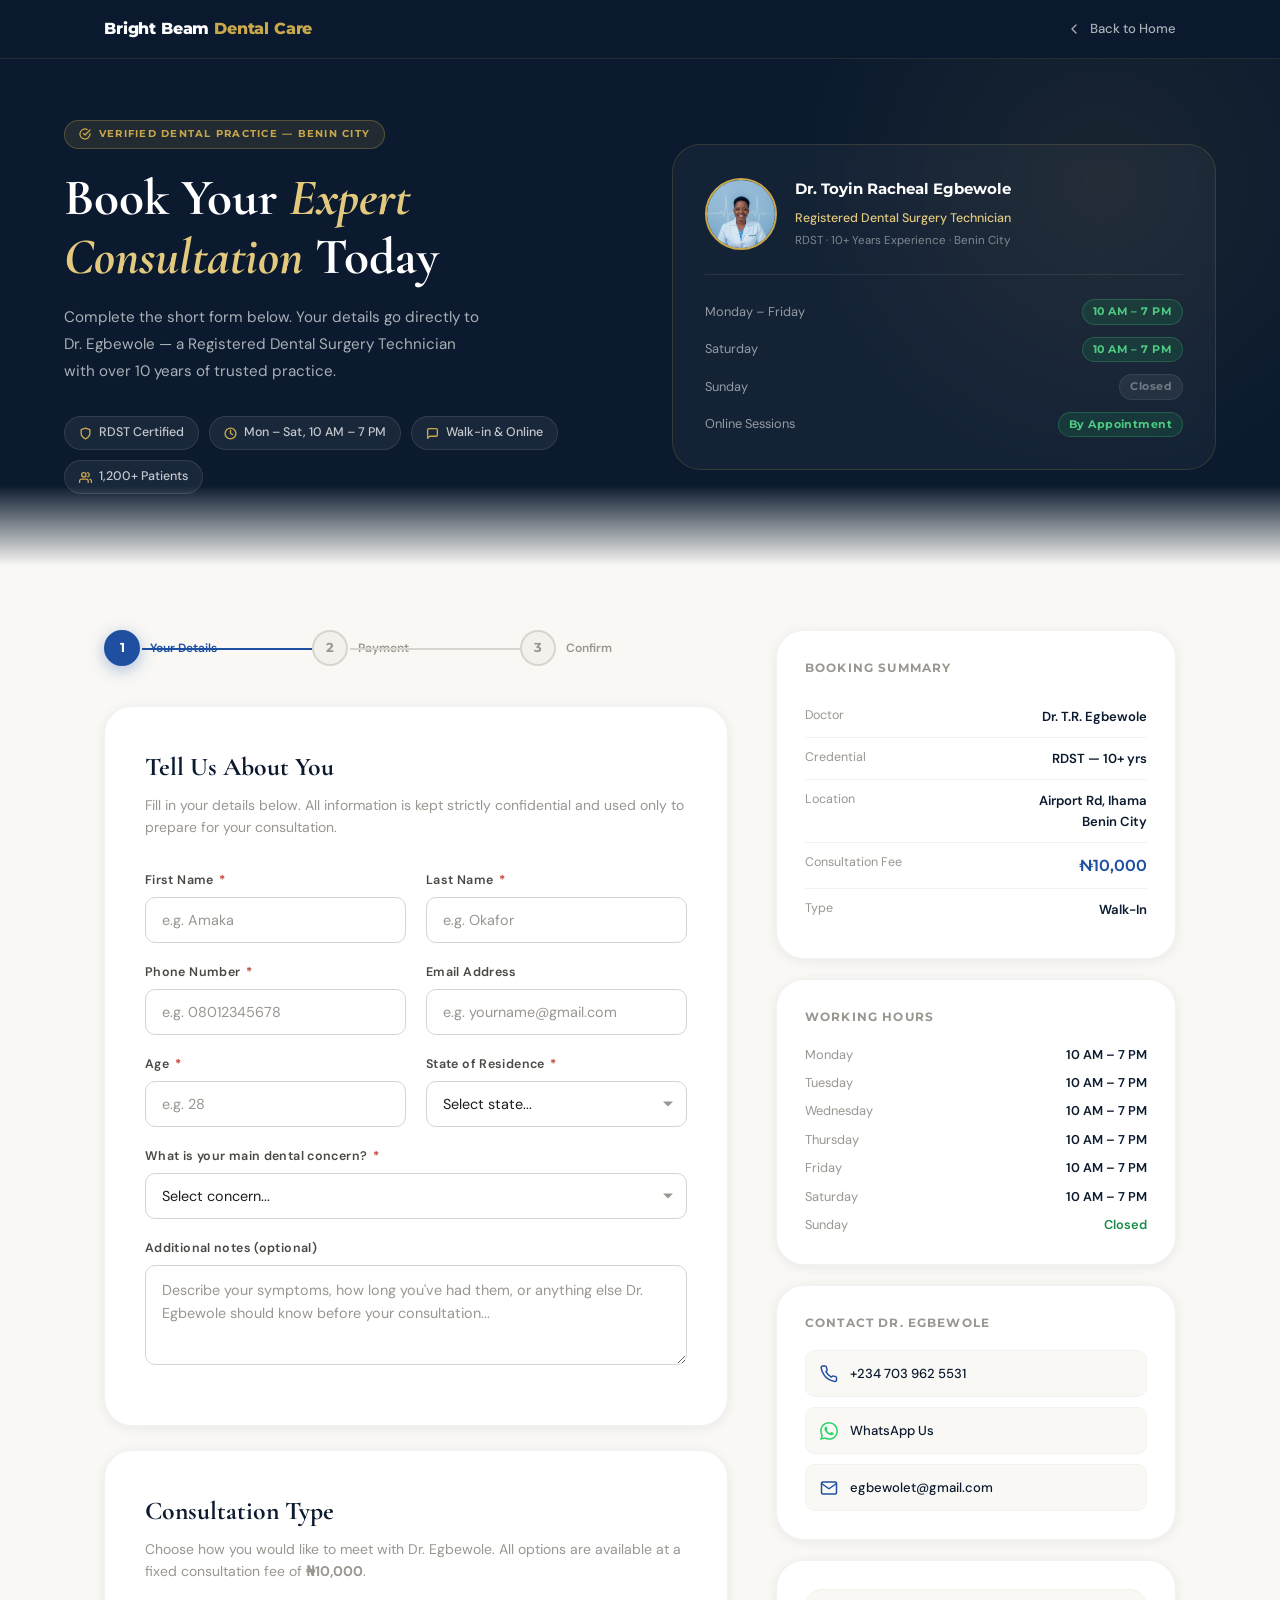
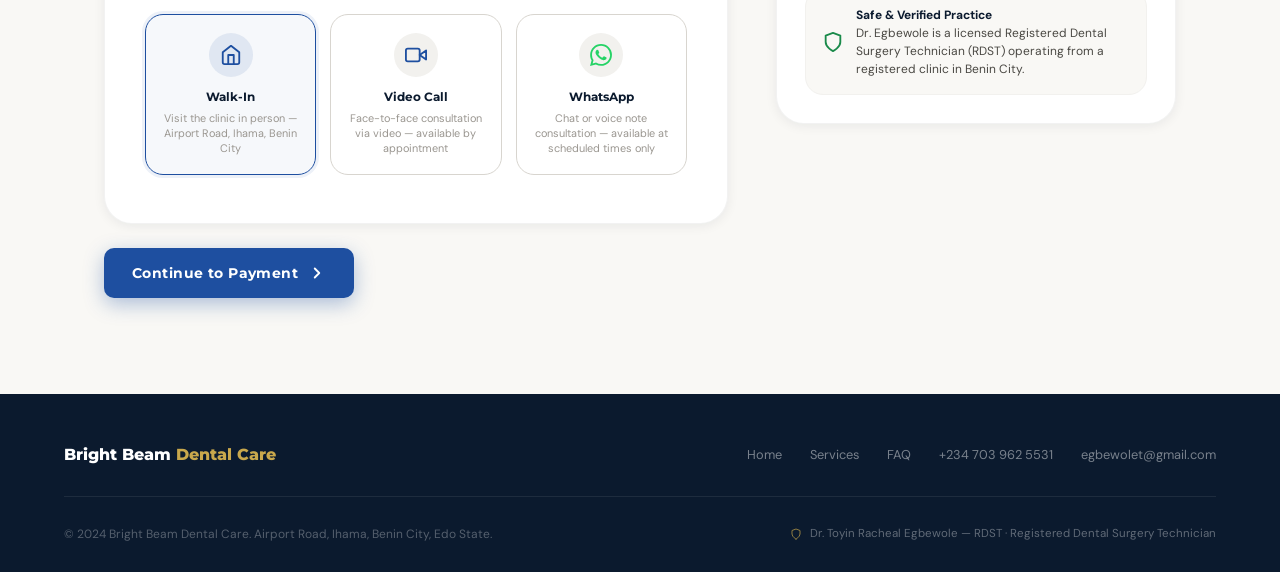
==== Consultation.html @ e8c50cb4 "chh" ====
<!DOCTYPE html>
<html lang="en">
<head>
  <meta charset="UTF-8" />
  <meta name="viewport" content="width=device-width, initial-scale=1.0" />
  <meta name="description" content="Book a consultation with Dr. Toyin Racheal Egbewole — Registered Dental Surgery Technician with 10+ years of experience in Benin City." />
  <title>Book a Consultation | Bright Beam Dental Care</title>

  <link rel="preconnect" href="https://fonts.googleapis.com" />
  <link rel="preconnect" href="https://fonts.gstatic.com" crossorigin />
  <link href="https://fonts.googleapis.com/css2?family=Cormorant+Garamond:ital,wght@0,400;0,600;0,700;1,400;1,600&family=DM+Sans:wght@300;400;500;600&family=Montserrat:wght@600;700;800&display=swap" rel="stylesheet" />

  <style>
    /* ══════════════════════════════════════
       ROOT & RESET
    ══════════════════════════════════════ */
    *, *::before, *::after { box-sizing: border-box; margin: 0; padding: 0; }

    :root {
      --navy:      #0b1a2e;
      --navy-mid:  #122240;
      --navy-light:#1a3460;
      --blue:      #1e4fa0;
      --blue-soft: #2563c4;
      --gold:      #c9a84c;
      --gold-light:#e2c97e;
      --gold-pale: #f7f0de;
      --white:     #ffffff;
      --off-white: #f9f8f5;
      --gray-100:  #f2f1ee;
      --gray-300:  #d8d5cf;
      --gray-500:  #9a9690;
      --gray-700:  #4a4843;
      --text:      #1e1c19;
      --green:     #1a8a4a;
      --green-soft:#e8f7ee;
      --red-soft:  #fff0f0;
      --red:       #c0392b;
      --r:         10px;
      --r-lg:      18px;
      --r-xl:      28px;
      --shadow-sm: 0 2px 12px rgba(11,26,46,0.07);
      --shadow-md: 0 8px 32px rgba(11,26,46,0.12);
      --shadow-lg: 0 20px 60px rgba(11,26,46,0.18);
      --t:         0.28s cubic-bezier(0.4,0,0.2,1);
    }

    html { scroll-behavior: smooth; }
    body {
      font-family: 'DM Sans', sans-serif;
      background: var(--off-white);
      color: var(--text);
      line-height: 1.6;
      overflow-x: hidden;
    }

    a { text-decoration: none; color: inherit; }
    img { display: block; max-width: 100%; }
    button { cursor: pointer; border: none; background: none; font-family: inherit; }

    /* ══════════════════════════════════════
       NAVBAR
    ══════════════════════════════════════ */
    .c-nav {
      position: fixed;
      top: 0; left: 0; width: 100%;
      z-index: 100;
      background: rgba(11,26,46,0.96);
      backdrop-filter: blur(12px);
      border-bottom: 1px solid rgba(201,168,76,0.15);
      padding: 16px 0;
    }

    .c-nav-inner {
      max-width: 1200px;
      margin: 0 auto;
      padding: 0 5%;
      display: flex;
      align-items: center;
      justify-content: space-between;
    }

    .c-nav-logo {
      font-family: 'Montserrat', sans-serif;
      font-weight: 800;
      font-size: 1rem;
      color: var(--white);
      letter-spacing: -0.01em;
    }

    .c-nav-logo span { color: var(--gold); }

    .c-nav-back {
      display: inline-flex;
      align-items: center;
      gap: 8px;
      font-size: 0.82rem;
      font-weight: 500;
      color: rgba(255,255,255,0.65);
      transition: color var(--t);
    }

    .c-nav-back:hover { color: var(--gold); }

    .c-nav-back svg { width: 16px; height: 16px; }

    /* ══════════════════════════════════════
       HERO STRIP
    ══════════════════════════════════════ */
    .c-hero {
      background: var(--navy);
      padding: 120px 5% 72px;
      position: relative;
      overflow: hidden;
    }

    .c-hero::before {
      content: '';
      position: absolute;
      top: -120px; right: -120px;
      width: 600px; height: 600px;
      border-radius: 50%;
      background: radial-gradient(circle, rgba(201,168,76,0.08) 0%, transparent 70%);
      pointer-events: none;
    }

    .c-hero::after {
      content: '';
      position: absolute;
      bottom: 0; left: 0; right: 0;
      height: 80px;
      background: linear-gradient(to bottom, transparent, var(--off-white));
      pointer-events: none;
    }

    .c-hero-inner {
      max-width: 1200px;
      margin: 0 auto;
      display: grid;
      grid-template-columns: 1fr 1fr;
      gap: 64px;
      align-items: center;
    }

    .c-hero-label {
      display: inline-flex;
      align-items: center;
      gap: 8px;
      background: rgba(201,168,76,0.12);
      border: 1px solid rgba(201,168,76,0.3);
      border-radius: 40px;
      padding: 5px 14px;
      font-family: 'Montserrat', sans-serif;
      font-size: 0.65rem;
      font-weight: 700;
      letter-spacing: 0.12em;
      text-transform: uppercase;
      color: var(--gold);
      margin-bottom: 20px;
    }

    .c-hero h1 {
      font-family: 'Cormorant Garamond', serif;
      font-size: clamp(2rem, 4vw, 3.2rem);
      font-weight: 700;
      color: var(--white);
      line-height: 1.15;
      margin-bottom: 18px;
    }

    .c-hero h1 em {
      font-style: italic;
      color: var(--gold-light);
    }

    .c-hero p {
      font-size: 0.95rem;
      color: rgba(255,255,255,0.65);
      line-height: 1.75;
      margin-bottom: 32px;
      max-width: 420px;
    }

    .c-trust-pills {
      display: flex;
      flex-wrap: wrap;
      gap: 10px;
    }

    .c-pill {
      display: inline-flex;
      align-items: center;
      gap: 7px;
      background: rgba(255,255,255,0.06);
      border: 1px solid rgba(255,255,255,0.1);
      border-radius: 40px;
      padding: 6px 14px;
      font-size: 0.78rem;
      color: rgba(255,255,255,0.75);
      font-weight: 500;
    }

    .c-pill svg { color: var(--gold); flex-shrink: 0; }

    /* Doctor card in hero */
    .c-doctor-card {
      background: rgba(255,255,255,0.04);
      border: 1px solid rgba(201,168,76,0.18);
      border-radius: var(--r-xl);
      padding: 32px;
      backdrop-filter: blur(8px);
    }

    .c-doctor-top {
      display: flex;
      align-items: center;
      gap: 18px;
      margin-bottom: 24px;
      padding-bottom: 24px;
      border-bottom: 1px solid rgba(255,255,255,0.08);
    }

    .c-doctor-avatar {
      width: 72px; height: 72px;
      border-radius: 50%;
      border: 2px solid var(--gold);
      object-fit: cover;
      object-position: top;
    }

    .c-doctor-info strong {
      display: block;
      font-family: 'Montserrat', sans-serif;
      font-size: 0.95rem;
      font-weight: 700;
      color: var(--white);
      margin-bottom: 3px;
    }

    .c-doctor-info span {
      font-size: 0.78rem;
      color: var(--gold-light);
      font-weight: 500;
    }

    .c-doctor-info small {
      display: block;
      font-size: 0.72rem;
      color: rgba(255,255,255,0.45);
      margin-top: 2px;
    }

    .c-avail-list {
      display: flex;
      flex-direction: column;
      gap: 12px;
    }

    .c-avail-item {
      display: flex;
      align-items: center;
      justify-content: space-between;
      font-size: 0.8rem;
    }

    .c-avail-item span:first-child { color: rgba(255,255,255,0.55); }

    .c-avail-badge {
      font-family: 'Montserrat', sans-serif;
      font-size: 0.68rem;
      font-weight: 700;
      padding: 3px 10px;
      border-radius: 20px;
      letter-spacing: 0.04em;
    }

    .badge-open {
      background: rgba(26,138,74,0.2);
      color: #4ecb82;
      border: 1px solid rgba(78,203,130,0.25);
    }

    .badge-closed {
      background: rgba(255,255,255,0.06);
      color: rgba(255,255,255,0.35);
      border: 1px solid rgba(255,255,255,0.08);
    }

    /* ══════════════════════════════════════
       MAIN LAYOUT
    ══════════════════════════════════════ */
    .c-main {
      max-width: 1200px;
      margin: 0 auto;
      padding: 64px 5% 96px;
      display: grid;
      grid-template-columns: 1fr 400px;
      gap: 48px;
      align-items: start;
    }

    /* ══════════════════════════════════════
       STEPS INDICATOR
    ══════════════════════════════════════ */
    .c-steps {
      display: flex;
      align-items: center;
      gap: 0;
      margin-bottom: 40px;
    }

    .c-step {
      display: flex;
      align-items: center;
      gap: 10px;
      flex: 1;
      position: relative;
    }

    .c-step:not(:last-child)::after {
      content: '';
      position: absolute;
      right: 0;
      top: 18px;
      left: 38px;
      height: 2px;
      background: var(--gray-300);
      z-index: 0;
    }

    .c-step.done:not(:last-child)::after,
    .c-step.active:not(:last-child)::after {
      background: var(--blue);
    }

    .c-step-num {
      width: 36px; height: 36px;
      border-radius: 50%;
      background: var(--gray-100);
      border: 2px solid var(--gray-300);
      display: flex;
      align-items: center;
      justify-content: center;
      font-family: 'Montserrat', sans-serif;
      font-size: 0.8rem;
      font-weight: 700;
      color: var(--gray-500);
      position: relative;
      z-index: 1;
      flex-shrink: 0;
      transition: var(--t);
    }

    .c-step.active .c-step-num {
      background: var(--blue);
      border-color: var(--blue);
      color: var(--white);
      box-shadow: 0 4px 16px rgba(30,79,160,0.35);
    }

    .c-step.done .c-step-num {
      background: var(--green);
      border-color: var(--green);
      color: var(--white);
    }

    .c-step-label {
      font-size: 0.75rem;
      font-weight: 600;
      color: var(--gray-500);
      white-space: nowrap;
      transition: color var(--t);
    }

    .c-step.active .c-step-label { color: var(--blue); }
    .c-step.done .c-step-label   { color: var(--green); }

    /* ══════════════════════════════════════
       FORM SECTIONS (STEPS)
    ══════════════════════════════════════ */
    .c-form-section {
      display: none;
      animation: formSlideIn 0.4s ease both;
    }

    .c-form-section.visible { display: block; }

    @keyframes formSlideIn {
      from { opacity: 0; transform: translateY(20px); }
      to   { opacity: 1; transform: translateY(0); }
    }

    .c-card {
      background: var(--white);
      border-radius: var(--r-xl);
      padding: 40px;
      box-shadow: var(--shadow-sm);
      border: 1px solid rgba(0,0,0,0.05);
      margin-bottom: 24px;
    }

    .c-card-title {
      font-family: 'Cormorant Garamond', serif;
      font-size: 1.6rem;
      font-weight: 700;
      color: var(--navy);
      margin-bottom: 6px;
    }

    .c-card-sub {
      font-size: 0.875rem;
      color: var(--gray-500);
      margin-bottom: 32px;
      line-height: 1.6;
    }

    /* ══════════════════════════════════════
       FORM ELEMENTS
    ══════════════════════════════════════ */
    .f-row {
      display: grid;
      grid-template-columns: 1fr 1fr;
      gap: 20px;
      margin-bottom: 20px;
    }

    .f-row.full { grid-template-columns: 1fr; }

    .f-group {
      display: flex;
      flex-direction: column;
      gap: 6px;
    }

    .f-label {
      font-size: 0.78rem;
      font-weight: 600;
      color: var(--gray-700);
      letter-spacing: 0.03em;
    }

    .f-label span { color: var(--red); margin-left: 2px; }

    .f-input, .f-select, .f-textarea {
      width: 100%;
      padding: 13px 16px;
      border: 1.5px solid var(--gray-300);
      border-radius: var(--r);
      font-family: 'DM Sans', sans-serif;
      font-size: 0.9rem;
      color: var(--text);
      background: var(--white);
      transition: border-color var(--t), box-shadow var(--t);
      outline: none;
      appearance: none;
    }

    .f-input::placeholder, .f-textarea::placeholder { color: var(--gray-500); }

    .f-input:focus, .f-select:focus, .f-textarea:focus {
      border-color: var(--blue-soft);
      box-shadow: 0 0 0 3px rgba(37,99,196,0.1);
    }

    .f-input.error, .f-select.error { border-color: var(--red); }

    .f-error {
      font-size: 0.75rem;
      color: var(--red);
      display: none;
    }

    .f-error.show { display: block; }

    .f-select-wrap { position: relative; }

    .f-select-wrap::after {
      content: '';
      position: absolute;
      right: 14px;
      top: 50%;
      transform: translateY(-50%);
      width: 0; height: 0;
      border-left: 5px solid transparent;
      border-right: 5px solid transparent;
      border-top: 5px solid var(--gray-500);
      pointer-events: none;
    }

    .f-textarea { resize: vertical; min-height: 100px; line-height: 1.6; }

    /* ── Consultation type cards ── */
    .consult-types {
      display: grid;
      grid-template-columns: repeat(3, 1fr);
      gap: 14px;
      margin-bottom: 8px;
    }

    .consult-type {
      position: relative;
      cursor: pointer;
    }

    .consult-type input {
      position: absolute;
      opacity: 0;
      pointer-events: none;
    }

    .consult-type-inner {
      border: 1.5px solid var(--gray-300);
      border-radius: var(--r-lg);
      padding: 18px 14px;
      text-align: center;
      transition: var(--t);
      background: var(--white);
    }

    .consult-type:hover .consult-type-inner {
      border-color: var(--blue-soft);
      background: var(--off-white);
    }

    .consult-type input:checked + .consult-type-inner {
      border-color: var(--blue);
      background: rgba(30,79,160,0.04);
      box-shadow: 0 0 0 3px rgba(30,79,160,0.08);
    }

    .consult-type-icon {
      width: 44px; height: 44px;
      border-radius: 50%;
      background: var(--gray-100);
      display: flex;
      align-items: center;
      justify-content: center;
      margin: 0 auto 10px;
      transition: var(--t);
    }

    .consult-type input:checked ~ .consult-type-inner .consult-type-icon {
      background: rgba(30,79,160,0.1);
    }

    .consult-type-icon svg { color: var(--blue); }

    .consult-type-label {
      font-family: 'Montserrat', sans-serif;
      font-size: 0.75rem;
      font-weight: 700;
      color: var(--navy);
      margin-bottom: 4px;
    }

    .consult-type-sub {
      font-size: 0.68rem;
      color: var(--gray-500);
      line-height: 1.4;
    }

    .consult-note {
      background: rgba(30,79,160,0.04);
      border: 1px solid rgba(30,79,160,0.12);
      border-radius: var(--r);
      padding: 14px 16px;
      font-size: 0.8rem;
      color: var(--blue);
      margin-top: 12px;
      line-height: 1.6;
      display: none;
    }

    .consult-note.show { display: block; }

    /* ── ONLINE TIMES NOTICE ── */
    .online-times {
      background: var(--gold-pale);
      border: 1px solid rgba(201,168,76,0.3);
      border-radius: var(--r-lg);
      padding: 20px 22px;
      margin-top: 20px;
      display: none;
    }

    .online-times.show { display: block; }

    .online-times-title {
      font-family: 'Montserrat', sans-serif;
      font-size: 0.78rem;
      font-weight: 700;
      color: var(--navy);
      margin-bottom: 10px;
      letter-spacing: 0.03em;
    }

    .online-times-grid {
      display: grid;
      grid-template-columns: 1fr 1fr;
      gap: 8px;
    }

    .online-time-item {
      display: flex;
      align-items: center;
      gap: 8px;
      font-size: 0.78rem;
      color: var(--gray-700);
    }

    .online-time-item svg { color: var(--gold); flex-shrink: 0; }

    /* ══════════════════════════════════════
       PAYMENT SECTION (STEP 2)
    ══════════════════════════════════════ */
    .payment-notice {
      background: linear-gradient(135deg, var(--navy) 0%, var(--navy-mid) 100%);
      border-radius: var(--r-xl);
      padding: 36px;
      margin-bottom: 24px;
      position: relative;
      overflow: hidden;
    }

    .payment-notice::before {
      content: '';
      position: absolute;
      top: -60px; right: -60px;
      width: 200px; height: 200px;
      border-radius: 50%;
      background: rgba(201,168,76,0.08);
    }

    .payment-notice-top {
      display: flex;
      align-items: flex-start;
      gap: 16px;
      margin-bottom: 24px;
    }

    .payment-notice-icon {
      width: 52px; height: 52px;
      border-radius: 50%;
      background: rgba(201,168,76,0.15);
      border: 1px solid rgba(201,168,76,0.3);
      display: flex;
      align-items: center;
      justify-content: center;
      flex-shrink: 0;
    }

    .payment-notice-icon svg { color: var(--gold); }

    .payment-notice h3 {
      font-family: 'Cormorant Garamond', serif;
      font-size: 1.4rem;
      font-weight: 700;
      color: var(--white);
      margin-bottom: 6px;
      line-height: 1.2;
    }

    .payment-notice p {
      font-size: 0.82rem;
      color: rgba(255,255,255,0.6);
      line-height: 1.65;
    }

    .payment-amount {
      display: flex;
      align-items: baseline;
      gap: 6px;
      margin-bottom: 24px;
      padding-bottom: 24px;
      border-bottom: 1px solid rgba(255,255,255,0.08);
    }

    .payment-amount strong {
      font-family: 'Cormorant Garamond', serif;
      font-size: 3rem;
      font-weight: 700;
      color: var(--gold-light);
      line-height: 1;
    }

    .payment-amount span {
      font-size: 0.85rem;
      color: rgba(255,255,255,0.5);
    }

    .payment-includes {
      display: flex;
      flex-direction: column;
      gap: 10px;
    }

    .payment-include-item {
      display: flex;
      align-items: flex-start;
      gap: 10px;
      font-size: 0.82rem;
      color: rgba(255,255,255,0.7);
      line-height: 1.5;
    }

    .payment-include-item svg { color: var(--gold); flex-shrink: 0; margin-top: 2px; }

    /* Bank details card */
    .bank-card {
      background: var(--white);
      border-radius: var(--r-xl);
      padding: 32px 36px;
      box-shadow: var(--shadow-md);
      border: 1px solid var(--gray-100);
      margin-bottom: 24px;
      position: relative;
    }

    .bank-card-title {
      font-family: 'Montserrat', sans-serif;
      font-size: 0.72rem;
      font-weight: 700;
      letter-spacing: 0.12em;
      text-transform: uppercase;
      color: var(--gray-500);
      margin-bottom: 20px;
    }

    .bank-logo-row {
      display: flex;
      align-items: center;
      gap: 14px;
      margin-bottom: 20px;
    }

    .bank-logo {
      width: 48px; height: 48px;
      border-radius: var(--r);
      background: #1b3c7a;
      display: flex;
      align-items: center;
      justify-content: center;
      font-family: 'Montserrat', sans-serif;
      font-size: 0.62rem;
      font-weight: 800;
      color: var(--white);
      letter-spacing: 0.04em;
      flex-shrink: 0;
    }

    .bank-name {
      font-family: 'Montserrat', sans-serif;
      font-size: 1rem;
      font-weight: 700;
      color: var(--navy);
    }

    .bank-name small {
      display: block;
      font-size: 0.72rem;
      font-weight: 500;
      color: var(--gray-500);
      margin-top: 2px;
    }

    .bank-detail-row {
      display: flex;
      align-items: center;
      justify-content: space-between;
      padding: 14px 0;
      border-bottom: 1px solid var(--gray-100);
    }

    .bank-detail-row:last-child { border-bottom: none; }

    .bank-detail-label {
      font-size: 0.75rem;
      color: var(--gray-500);
      font-weight: 500;
    }

    .bank-detail-value {
      font-family: 'Montserrat', sans-serif;
      font-size: 0.9rem;
      font-weight: 700;
      color: var(--navy);
      display: flex;
      align-items: center;
      gap: 10px;
    }

    .account-number {
      font-size: 1.15rem;
      letter-spacing: 0.06em;
      color: var(--blue);
    }

    .copy-btn {
      display: flex;
      align-items: center;
      gap: 6px;
      background: var(--gray-100);
      border: 1px solid var(--gray-300);
      border-radius: 6px;
      padding: 5px 12px;
      font-size: 0.72rem;
      font-weight: 600;
      color: var(--gray-700);
      transition: var(--t);
      cursor: pointer;
    }

    .copy-btn:hover { background: var(--blue); color: var(--white); border-color: var(--blue); }
    .copy-btn svg { width: 12px; height: 12px; }

    /* Trust statement */
    .trust-statement {
      background: var(--green-soft);
      border: 1px solid rgba(26,138,74,0.18);
      border-radius: var(--r-lg);
      padding: 20px 22px;
      display: flex;
      gap: 14px;
      align-items: flex-start;
      margin-bottom: 24px;
    }

    .trust-statement svg { color: var(--green); flex-shrink: 0; margin-top: 2px; }

    .trust-statement p {
      font-size: 0.82rem;
      color: #1a4a2e;
      line-height: 1.65;
    }

    .trust-statement p strong {
      display: block;
      font-weight: 700;
      margin-bottom: 3px;
      font-size: 0.85rem;
    }

    /* ══════════════════════════════════════
       CONFIRM FORM
    ══════════════════════════════════════ */
    .confirm-row {
      display: flex;
      align-items: flex-start;
      gap: 12px;
      margin-bottom: 20px;
    }

    .confirm-row input[type="checkbox"] {
      width: 18px; height: 18px;
      accent-color: var(--blue);
      flex-shrink: 0;
      margin-top: 2px;
      cursor: pointer;
    }

    .confirm-row label {
      font-size: 0.82rem;
      color: var(--gray-700);
      line-height: 1.6;
      cursor: pointer;
    }

    /* ══════════════════════════════════════
       BUTTONS
    ══════════════════════════════════════ */
    .btn-full {
      width: 100%;
      padding: 16px 24px;
      border-radius: var(--r);
      font-family: 'Montserrat', sans-serif;
      font-weight: 700;
      font-size: 0.9rem;
      letter-spacing: 0.03em;
      transition: var(--t);
      display: flex;
      align-items: center;
      justify-content: center;
      gap: 10px;
    }

    .btn-primary-page {
      background: var(--blue);
      color: var(--white);
      box-shadow: 0 6px 20px rgba(30,79,160,0.35);
    }

    .btn-primary-page:hover {
      background: var(--navy-light);
      transform: translateY(-2px);
      box-shadow: 0 10px 28px rgba(30,79,160,0.45);
    }

    .btn-wa {
      background: #25d366;
      color: var(--white);
      box-shadow: 0 6px 20px rgba(37,211,102,0.35);
    }

    .btn-wa:hover {
      background: #1dba58;
      transform: translateY(-2px);
    }

    .btn-ghost {
      background: transparent;
      color: var(--gray-700);
      border: 1.5px solid var(--gray-300);
    }

    .btn-ghost:hover {
      border-color: var(--blue);
      color: var(--blue);
    }

    .btn-row {
      display: flex;
      gap: 12px;
      margin-top: 8px;
    }

    .btn-row .btn-full:first-child { flex: 0 0 auto; width: auto; padding: 16px 28px; }

    /* ══════════════════════════════════════
       SUCCESS SCREEN
    ══════════════════════════════════════ */
    #step-success {
      text-align: center;
      padding: 20px 0;
    }

    .success-icon {
      width: 80px; height: 80px;
      border-radius: 50%;
      background: var(--green-soft);
      border: 2px solid rgba(26,138,74,0.2);
      display: flex;
      align-items: center;
      justify-content: center;
      margin: 0 auto 24px;
    }

    .success-icon svg { color: var(--green); }

    #step-success h2 {
      font-family: 'Cormorant Garamond', serif;
      font-size: 2rem;
      font-weight: 700;
      color: var(--navy);
      margin-bottom: 12px;
    }

    #step-success p {
      color: var(--gray-500);
      font-size: 0.9rem;
      max-width: 440px;
      margin: 0 auto 32px;
      line-height: 1.7;
    }

    /* ══════════════════════════════════════
       SIDEBAR
    ══════════════════════════════════════ */
    .c-sidebar {
      position: sticky;
      top: 80px;
      display: flex;
      flex-direction: column;
      gap: 20px;
    }

    .sidebar-card {
      background: var(--white);
      border-radius: var(--r-xl);
      padding: 28px;
      box-shadow: var(--shadow-sm);
      border: 1px solid rgba(0,0,0,0.05);
    }

    .sidebar-card-title {
      font-family: 'Montserrat', sans-serif;
      font-size: 0.72rem;
      font-weight: 700;
      letter-spacing: 0.1em;
      text-transform: uppercase;
      color: var(--gray-500);
      margin-bottom: 18px;
    }

    /* Summary card */
    .summary-item {
      display: flex;
      justify-content: space-between;
      align-items: flex-start;
      padding: 10px 0;
      border-bottom: 1px solid var(--gray-100);
      gap: 12px;
    }

    .summary-item:last-child { border-bottom: none; }

    .summary-label {
      font-size: 0.78rem;
      color: var(--gray-500);
      flex-shrink: 0;
    }

    .summary-value {
      font-size: 0.82rem;
      font-weight: 600;
      color: var(--navy);
      text-align: right;
    }

    /* Hours */
    .hours-list {
      display: flex;
      flex-direction: column;
      gap: 8px;
    }

    .hours-row {
      display: flex;
      justify-content: space-between;
      font-size: 0.8rem;
    }

    .hours-row span:first-child { color: var(--gray-500); }
    .hours-row span:last-child { font-weight: 600; color: var(--navy); }
    .hours-row.today span:last-child { color: var(--green); }

    /* Contact card */
    .contact-link {
      display: flex;
      align-items: center;
      gap: 12px;
      padding: 12px 14px;
      border-radius: var(--r);
      background: var(--off-white);
      border: 1px solid var(--gray-100);
      margin-bottom: 10px;
      transition: var(--t);
      font-size: 0.82rem;
      font-weight: 500;
      color: var(--navy);
    }

    .contact-link:hover { border-color: var(--blue); background: rgba(30,79,160,0.04); }

    .contact-link svg { color: var(--blue); flex-shrink: 0; }

    .contact-link:last-child { margin-bottom: 0; }

    /* Security badge */
    .security-badge {
      display: flex;
      align-items: center;
      gap: 12px;
      padding: 16px;
      background: var(--off-white);
      border-radius: var(--r-lg);
      border: 1px solid var(--gray-100);
    }

    .security-badge svg { color: var(--green); flex-shrink: 0; }

    .security-badge p {
      font-size: 0.75rem;
      color: var(--gray-700);
      line-height: 1.5;
    }

    .security-badge p strong { color: var(--navy); }

    /* ══════════════════════════════════════
       FOOTER
    ══════════════════════════════════════ */
    .c-footer {
      background: var(--navy);
      padding: 48px 5% 28px;
    }

    .c-footer-inner {
      max-width: 1200px;
      margin: 0 auto;
    }

    .c-footer-top {
      display: flex;
      align-items: center;
      justify-content: space-between;
      padding-bottom: 28px;
      border-bottom: 1px solid rgba(255,255,255,0.08);
      margin-bottom: 28px;
      flex-wrap: wrap;
      gap: 20px;
    }

    .c-footer-logo {
      font-family: 'Montserrat', sans-serif;
      font-weight: 800;
      font-size: 1rem;
      color: var(--white);
    }

    .c-footer-logo span { color: var(--gold); }

    .c-footer-links {
      display: flex;
      gap: 28px;
      flex-wrap: wrap;
    }

    .c-footer-links a {
      font-size: 0.8rem;
      color: rgba(255,255,255,0.45);
      transition: color var(--t);
    }

    .c-footer-links a:hover { color: var(--gold); }

    .c-footer-bottom {
      display: flex;
      align-items: center;
      justify-content: space-between;
      flex-wrap: wrap;
      gap: 12px;
    }

    .c-footer-bottom p {
      font-size: 0.75rem;
      color: rgba(255,255,255,0.3);
    }

    .c-footer-credentials {
      display: flex;
      align-items: center;
      gap: 8px;
      font-size: 0.72rem;
      color: rgba(255,255,255,0.35);
    }

    .c-footer-credentials svg { color: var(--gold); opacity: 0.7; }

    /* ══════════════════════════════════════
       ANIMATIONS
    ══════════════════════════════════════ */
    .fade-in {
      opacity: 0;
      transform: translateY(16px);
      transition: opacity 0.6s ease, transform 0.6s ease;
    }

    .fade-in.visible {
      opacity: 1;
      transform: none;
    }

    /* ══════════════════════════════════════
       RESPONSIVE
    ══════════════════════════════════════ */
    @media (max-width: 1024px) {
      .c-main { grid-template-columns: 1fr; }
      .c-sidebar { position: static; }
      .c-hero-inner { grid-template-columns: 1fr; gap: 40px; }
      .c-doctor-card { max-width: 480px; }
    }

    @media (max-width: 640px) {
      .c-hero { padding: 100px 5% 60px; }
      .c-main { padding: 40px 5% 72px; }
      .c-card { padding: 28px 20px; }
      .f-row { grid-template-columns: 1fr; }
      .consult-types { grid-template-columns: 1fr; }
      .payment-notice { padding: 24px; }
      .bank-card { padding: 24px 20px; }
      .btn-row { flex-direction: column-reverse; }
      .c-steps { gap: 0; }
      .c-step-label { display: none; }
      .online-times-grid { grid-template-columns: 1fr; }
      .c-hero h1 { font-size: 1.9rem; }
      .c-footer-top { flex-direction: column; align-items: flex-start; }
      .c-footer-bottom { flex-direction: column; align-items: flex-start; }
    }
  </style>
</head>
<body>

  <!-- ── NAVBAR ──────────────────────────── -->
  <nav class="c-nav">
    <div class="c-nav-inner">
      <div class="c-nav-logo">Bright Beam <span>Dental Care</span></div>
      <a href="index.html" class="c-nav-back">
        <svg xmlns="http://www.w3.org/2000/svg" viewBox="0 0 24 24" fill="none" stroke="currentColor" stroke-width="2" stroke-linecap="round" stroke-linejoin="round"><polyline points="15 18 9 12 15 6"/></svg>
        Back to Home
      </a>
    </div>
  </nav>


  <!-- ── HERO ────────────────────────────── -->
  <header class="c-hero">
    <div class="c-hero-inner">

      <div>
        <div class="c-hero-label">
          <svg xmlns="http://www.w3.org/2000/svg" width="12" height="12" viewBox="0 0 24 24" fill="none" stroke="currentColor" stroke-width="2.5" stroke-linecap="round" stroke-linejoin="round"><path d="M22 11.08V12a10 10 0 1 1-5.93-9.14"/><polyline points="22 4 12 14.01 9 11.01"/></svg>
          Verified Dental Practice — Benin City
        </div>
        <h1>Book Your <em>Expert Consultation</em> Today</h1>
        <p>Complete the short form below. Your details go directly to Dr. Egbewole — a Registered Dental Surgery Technician with over 10 years of trusted practice.</p>

        <div class="c-trust-pills">
          <div class="c-pill">
            <svg xmlns="http://www.w3.org/2000/svg" width="13" height="13" viewBox="0 0 24 24" fill="none" stroke="currentColor" stroke-width="2.5" stroke-linecap="round" stroke-linejoin="round"><path d="M12 22s8-4 8-10V5l-8-3-8 3v7c0 6 8 10 8 10z"/></svg>
            RDST Certified
          </div>
          <div class="c-pill">
            <svg xmlns="http://www.w3.org/2000/svg" width="13" height="13" viewBox="0 0 24 24" fill="none" stroke="currentColor" stroke-width="2.5" stroke-linecap="round" stroke-linejoin="round"><circle cx="12" cy="12" r="10"/><polyline points="12 6 12 12 16 14"/></svg>
            Mon – Sat, 10 AM – 7 PM
          </div>
          <div class="c-pill">
            <svg xmlns="http://www.w3.org/2000/svg" width="13" height="13" viewBox="0 0 24 24" fill="none" stroke="currentColor" stroke-width="2.5" stroke-linecap="round" stroke-linejoin="round"><path d="M21 15a2 2 0 0 1-2 2H7l-4 4V5a2 2 0 0 1 2-2h14a2 2 0 0 1 2 2z"/></svg>
            Walk-in &amp; Online
          </div>
          <div class="c-pill">
            <svg xmlns="http://www.w3.org/2000/svg" width="13" height="13" viewBox="0 0 24 24" fill="none" stroke="currentColor" stroke-width="2.5" stroke-linecap="round" stroke-linejoin="round"><path d="M17 21v-2a4 4 0 0 0-4-4H5a4 4 0 0 0-4 4v2"/><circle cx="9" cy="7" r="4"/><path d="M23 21v-2a4 4 0 0 0-3-3.87"/><path d="M16 3.13a4 4 0 0 1 0 7.75"/></svg>
            1,200+ Patients
          </div>
        </div>
      </div>

      <div class="c-doctor-card">
        <div class="c-doctor-top">
          <img class="c-doctor-avatar" src="images/founder.jpeg" alt="Dr. Toyin Racheal Egbewole" />
          <div class="c-doctor-info">
            <strong>Dr. Toyin Racheal Egbewole</strong>
            <span>Registered Dental Surgery Technician</span>
            <small>RDST · 10+ Years Experience · Benin City</small>
          </div>
        </div>

        <div class="c-avail-list">
          <div class="c-avail-item">
            <span>Monday – Friday</span>
            <span class="c-avail-badge badge-open">10 AM – 7 PM</span>
          </div>
          <div class="c-avail-item">
            <span>Saturday</span>
            <span class="c-avail-badge badge-open">10 AM – 7 PM</span>
          </div>
          <div class="c-avail-item">
            <span>Sunday</span>
            <span class="c-avail-badge badge-closed">Closed</span>
          </div>
          <div class="c-avail-item">
            <span>Online Sessions</span>
            <span class="c-avail-badge badge-open">By Appointment</span>
          </div>
        </div>
      </div>

    </div>
  </header>


  <!-- ── MAIN ─────────────────────────────── -->
  <main class="c-main">

    <div class="c-form-col">

      <!-- Steps indicator -->
      <div class="c-steps" id="stepsBar">
        <div class="c-step active" id="step-ind-1">
          <div class="c-step-num">1</div>
          <span class="c-step-label">Your Details</span>
        </div>
        <div class="c-step" id="step-ind-2">
          <div class="c-step-num">2</div>
          <span class="c-step-label">Payment</span>
        </div>
        <div class="c-step" id="step-ind-3">
          <div class="c-step-num">3</div>
          <span class="c-step-label">Confirm</span>
        </div>
      </div>


      <!-- ── STEP 1: Details ── -->
      <div class="c-form-section visible" id="step-1">

        <div class="c-card fade-in visible">
          <h2 class="c-card-title">Tell Us About You</h2>
          <p class="c-card-sub">Fill in your details below. All information is kept strictly confidential and used only to prepare for your consultation.</p>

          <div class="f-row">
            <div class="f-group">
              <label class="f-label" for="firstName">First Name <span>*</span></label>
              <input class="f-input" type="text" id="firstName" placeholder="e.g. Amaka" autocomplete="given-name" />
              <span class="f-error" id="err-firstName">Please enter your first name</span>
            </div>
            <div class="f-group">
              <label class="f-label" for="lastName">Last Name <span>*</span></label>
              <input class="f-input" type="text" id="lastName" placeholder="e.g. Okafor" autocomplete="family-name" />
              <span class="f-error" id="err-lastName">Please enter your last name</span>
            </div>
          </div>

          <div class="f-row">
            <div class="f-group">
              <label class="f-label" for="phone">Phone Number <span>*</span></label>
              <input class="f-input" type="tel" id="phone" placeholder="e.g. 08012345678" autocomplete="tel" />
              <span class="f-error" id="err-phone">Please enter a valid phone number</span>
            </div>
            <div class="f-group">
              <label class="f-label" for="email">Email Address</label>
              <input class="f-input" type="email" id="email" placeholder="e.g. yourname@gmail.com" autocomplete="email" />
            </div>
          </div>

          <div class="f-row">
            <div class="f-group">
              <label class="f-label" for="age">Age <span>*</span></label>
              <input class="f-input" type="number" id="age" placeholder="e.g. 28" min="5" max="100" />
              <span class="f-error" id="err-age">Please enter your age</span>
            </div>
            <div class="f-group">
              <label class="f-label" for="state">State of Residence <span>*</span></label>
              <div class="f-select-wrap">
                <select class="f-select" id="state">
                  <option value="">Select state...</option>
                  <option>Edo State</option>
                  <option>Delta State</option>
                  <option>Lagos State</option>
                  <option>Abuja (FCT)</option>
                  <option>Rivers State</option>
                  <option>Ondo State</option>
                  <option>Ekiti State</option>
                  <option>Oyo State</option>
                  <option>Anambra State</option>
                  <option>Imo State</option>
                  <option>Other</option>
                </select>
              </div>
              <span class="f-error" id="err-state">Please select your state</span>
            </div>
          </div>

          <div class="f-row full">
            <div class="f-group">
              <label class="f-label" for="concern">What is your main dental concern? <span>*</span></label>
              <div class="f-select-wrap">
                <select class="f-select" id="concern">
                  <option value="">Select concern...</option>
                  <option>Toothache or pain</option>
                  <option>Teeth cleaning (scaling &amp; polishing)</option>
                  <option>Teeth whitening</option>
                  <option>Tooth filling or extraction</option>
                  <option>Missing teeth (dentures)</option>
                  <option>Braces / teeth alignment</option>
                  <option>Gum problems / bleeding gums</option>
                  <option>Bad breath (mouth odour)</option>
                  <option>Routine check-up</option>
                  <option>Other</option>
                </select>
              </div>
              <span class="f-error" id="err-concern">Please select your main concern</span>
            </div>
          </div>

          <div class="f-row full">
            <div class="f-group">
              <label class="f-label" for="notes">Additional notes (optional)</label>
              <textarea class="f-textarea" id="notes" placeholder="Describe your symptoms, how long you've had them, or anything else Dr. Egbewole should know before your consultation..."></textarea>
            </div>
          </div>
        </div>

        <!-- Consultation type -->
        <div class="c-card fade-in visible">
          <h2 class="c-card-title">Consultation Type</h2>
          <p class="c-card-sub">Choose how you would like to meet with Dr. Egbewole. All options are available at a fixed consultation fee of <strong>&#x20A6;10,000</strong>.</p>

          <div class="consult-types">

            <label class="consult-type">
              <input type="radio" name="consultType" value="in-person" checked />
              <div class="consult-type-inner">
                <div class="consult-type-icon">
                  <svg xmlns="http://www.w3.org/2000/svg" width="22" height="22" viewBox="0 0 24 24" fill="none" stroke="currentColor" stroke-width="2" stroke-linecap="round" stroke-linejoin="round"><path d="M3 9l9-7 9 7v11a2 2 0 0 1-2 2H5a2 2 0 0 1-2-2z"/><polyline points="9 22 9 12 15 12 15 22"/></svg>
                </div>
                <div class="consult-type-label">Walk-In</div>
                <div class="consult-type-sub">Visit the clinic in person — Airport Road, Ihama, Benin City</div>
              </div>
            </label>

            <label class="consult-type">
              <input type="radio" name="consultType" value="video-call" />
              <div class="consult-type-inner">
                <div class="consult-type-icon">
                  <svg xmlns="http://www.w3.org/2000/svg" width="22" height="22" viewBox="0 0 24 24" fill="none" stroke="currentColor" stroke-width="2" stroke-linecap="round" stroke-linejoin="round"><polygon points="23 7 16 12 23 17 23 7"/><rect x="1" y="5" width="15" height="14" rx="2" ry="2"/></svg>
                </div>
                <div class="consult-type-label">Video Call</div>
                <div class="consult-type-sub">Face-to-face consultation via video — available by appointment</div>
              </div>
            </label>

            <label class="consult-type">
              <input type="radio" name="consultType" value="whatsapp" />
              <div class="consult-type-inner">
                <div class="consult-type-icon">
                  <svg xmlns="http://www.w3.org/2000/svg" width="22" height="22" viewBox="0 0 24 24" fill="currentColor" style="color:#25d366"><path d="M17.472 14.382c-.297-.149-1.758-.867-2.03-.967-.273-.099-.471-.148-.67.15-.197.297-.767.966-.94 1.164-.173.199-.347.223-.644.075-.297-.15-1.255-.463-2.39-1.475-.883-.788-1.48-1.761-1.653-2.059-.173-.297-.018-.458.13-.606.134-.133.298-.347.446-.52.149-.174.198-.298.298-.497.099-.198.05-.371-.025-.52-.075-.149-.669-1.612-.916-2.207-.242-.579-.487-.5-.669-.51-.173-.008-.371-.01-.57-.01-.198 0-.52.074-.792.372-.272.297-1.04 1.016-1.04 2.479 0 1.462 1.065 2.875 1.213 3.074.149.198 2.096 3.2 5.077 4.487.709.306 1.262.489 1.694.625.712.227 1.36.195 1.871.118.571-.085 1.758-.719 2.006-1.413.248-.694.248-1.289.173-1.413-.074-.124-.272-.198-.57-.347m-5.421 7.403h-.004a9.87 9.87 0 01-5.031-1.378l-.361-.214-3.741.982.998-3.648-.235-.374a9.86 9.86 0 01-1.51-5.26c.001-5.45 4.436-9.884 9.888-9.884 2.64 0 5.122 1.03 6.988 2.898a9.825 9.825 0 012.893 6.994c-.003 5.45-4.437 9.884-9.885 9.884m8.413-18.297A11.815 11.815 0 0012.05 0C5.495 0 .16 5.335.157 11.892c0 2.096.547 4.142 1.588 5.945L.057 24l6.305-1.654a11.882 11.882 0 005.683 1.448h.005c6.554 0 11.89-5.335 11.893-11.893a11.821 11.821 0 00-3.48-8.413Z"/></svg>
                </div>
                <div class="consult-type-label">WhatsApp</div>
                <div class="consult-type-sub">Chat or voice note consultation — available at scheduled times only</div>
              </div>
            </label>

          </div>

          <!-- Online availability notice -->
          <div class="online-times" id="onlineTimes">
            <div class="online-times-title">Online Consultation Availability</div>
            <div class="online-times-grid">
              <div class="online-time-item">
                <svg xmlns="http://www.w3.org/2000/svg" width="14" height="14" viewBox="0 0 24 24" fill="none" stroke="currentColor" stroke-width="2.5" stroke-linecap="round" stroke-linejoin="round"><circle cx="12" cy="12" r="10"/><polyline points="12 6 12 12 16 14"/></svg>
                Mon &amp; Wed: 5 PM – 7 PM
              </div>
              <div class="online-time-item">
                <svg xmlns="http://www.w3.org/2000/svg" width="14" height="14" viewBox="0 0 24 24" fill="none" stroke="currentColor" stroke-width="2.5" stroke-linecap="round" stroke-linejoin="round"><circle cx="12" cy="12" r="10"/><polyline points="12 6 12 12 16 14"/></svg>
                Fri: 4 PM – 6 PM
              </div>
              <div class="online-time-item">
                <svg xmlns="http://www.w3.org/2000/svg" width="14" height="14" viewBox="0 0 24 24" fill="none" stroke="currentColor" stroke-width="2.5" stroke-linecap="round" stroke-linejoin="round"><circle cx="12" cy="12" r="10"/><polyline points="12 6 12 12 16 14"/></svg>
                Sat: 11 AM – 2 PM
              </div>
              <div class="online-time-item">
                <svg xmlns="http://www.w3.org/2000/svg" width="14" height="14" viewBox="0 0 24 24" fill="none" stroke="currentColor" stroke-width="2.5" stroke-linecap="round" stroke-linejoin="round"><circle cx="12" cy="12" r="10"/><polyline points="12 6 12 12 16 14"/></svg>
                Subject to availability
              </div>
            </div>
          </div>

        </div>

        <div class="btn-row">
          <button class="btn-full btn-primary-page" id="toStep2">
            Continue to Payment
            <svg xmlns="http://www.w3.org/2000/svg" width="18" height="18" viewBox="0 0 24 24" fill="none" stroke="currentColor" stroke-width="2.5" stroke-linecap="round" stroke-linejoin="round"><polyline points="9 18 15 12 9 6"/></svg>
          </button>
        </div>

      </div>


      <!-- ── STEP 2: Payment ── -->
      <div class="c-form-section" id="step-2">

        <div class="payment-notice fade-in">
          <div class="payment-notice-top">
            <div class="payment-notice-icon">
              <svg xmlns="http://www.w3.org/2000/svg" width="24" height="24" viewBox="0 0 24 24" fill="none" stroke="currentColor" stroke-width="2" stroke-linecap="round" stroke-linejoin="round"><rect x="1" y="4" width="22" height="16" rx="2" ry="2"/><line x1="1" y1="10" x2="23" y2="10"/></svg>
            </div>
            <div>
              <h3>Consultation Fee Required</h3>
              <p>A one-time payment of &#x20A6;10,000 is required to secure your consultation slot with Dr. Egbewole. This covers a full clinical assessment and personalised treatment plan.</p>
            </div>
          </div>

          <div class="payment-amount">
            <strong>&#x20A6;10,000</strong>
            <span>One-time consultation fee</span>
          </div>

          <div class="payment-includes">
            <div class="payment-include-item">
              <svg xmlns="http://www.w3.org/2000/svg" width="14" height="14" viewBox="0 0 24 24" fill="none" stroke="currentColor" stroke-width="2.5" stroke-linecap="round" stroke-linejoin="round"><polyline points="20 6 9 17 4 12"/></svg>
              Full oral health examination by Dr. Egbewole (RDST)
            </div>
            <div class="payment-include-item">
              <svg xmlns="http://www.w3.org/2000/svg" width="14" height="14" viewBox="0 0 24 24" fill="none" stroke="currentColor" stroke-width="2.5" stroke-linecap="round" stroke-linejoin="round"><polyline points="20 6 9 17 4 12"/></svg>
              Written diagnosis and personalised treatment plan
            </div>
            <div class="payment-include-item">
              <svg xmlns="http://www.w3.org/2000/svg" width="14" height="14" viewBox="0 0 24 24" fill="none" stroke="currentColor" stroke-width="2.5" stroke-linecap="round" stroke-linejoin="round"><polyline points="20 6 9 17 4 12"/></svg>
              Clear pricing breakdown for any recommended treatment
            </div>
            <div class="payment-include-item">
              <svg xmlns="http://www.w3.org/2000/svg" width="14" height="14" viewBox="0 0 24 24" fill="none" stroke="currentColor" stroke-width="2.5" stroke-linecap="round" stroke-linejoin="round"><polyline points="20 6 9 17 4 12"/></svg>
              Direct follow-up contact from Dr. Egbewole's office
            </div>
          </div>
        </div>

        <!-- Bank details -->
        <div class="bank-card fade-in">
          <div class="bank-card-title">Transfer Payment To</div>

          <div class="bank-logo-row">
            <div class="bank-logo">ZENITH</div>
            <div class="bank-name">
              Zenith Bank
              <small>Nigeria</small>
            </div>
          </div>

          <div class="bank-detail-row">
            <span class="bank-detail-label">Account Number</span>
            <div class="bank-detail-value">
              <span class="account-number" id="acctNum">2369040828</span>
              <button class="copy-btn" id="copyAcct" title="Copy account number">
                <svg xmlns="http://www.w3.org/2000/svg" viewBox="0 0 24 24" fill="none" stroke="currentColor" stroke-width="2" stroke-linecap="round" stroke-linejoin="round"><rect x="9" y="9" width="13" height="13" rx="2" ry="2"/><path d="M5 15H4a2 2 0 0 1-2-2V4a2 2 0 0 1 2-2h9a2 2 0 0 1 2 2v1"/></svg>
                Copy
              </button>
            </div>
          </div>

          <div class="bank-detail-row">
            <span class="bank-detail-label">Account Name</span>
            <div class="bank-detail-value">Egbewole Toyin Rachael</div>
          </div>

          <div class="bank-detail-row">
            <span class="bank-detail-label">Bank</span>
            <div class="bank-detail-value">Zenith Bank</div>
          </div>

          <div class="bank-detail-row">
            <span class="bank-detail-label">Amount</span>
            <div class="bank-detail-value" style="color:var(--blue); font-size:1.1rem">&#x20A6;10,000</div>
          </div>
        </div>

        <!-- Trust statement -->
        <div class="trust-statement fade-in">
          <svg xmlns="http://www.w3.org/2000/svg" width="22" height="22" viewBox="0 0 24 24" fill="none" stroke="currentColor" stroke-width="2" stroke-linecap="round" stroke-linejoin="round"><path d="M12 22s8-4 8-10V5l-8-3-8 3v7c0 6 8 10 8 10z"/></svg>
          <p>
            <strong>Your payment is safe. This is a legitimate, verified dental practice.</strong>
            Bright Beam Dental Care is operated by Dr. Toyin Racheal Egbewole — a Registered Dental Surgery Technician (RDST) with over 10 years of clinical practice in Benin City. Once your transfer is confirmed, we will contact you personally within 24 hours to schedule your appointment. If you have any concerns, call or WhatsApp us directly on <a href="tel:+2347039625531" style="color:var(--green);font-weight:600">+234 703 962 5531</a> before paying.
          </p>
        </div>

        <div class="c-card fade-in">
          <h2 class="c-card-title">Confirm Your Transfer</h2>
          <p class="c-card-sub">Once you have made the &#x20A6;10,000 transfer, check the box below and click "I Have Paid" — we will verify and reach out to you.</p>

          <div class="confirm-row">
            <input type="checkbox" id="confirmPaid" />
            <label for="confirmPaid">I have transferred <strong>&#x20A6;10,000</strong> to Egbewole Toyin Rachael (Zenith Bank – 2369040828) as my consultation fee.</label>
          </div>

          <div class="confirm-row">
            <input type="checkbox" id="confirmAccurate" />
            <label for="confirmAccurate">The details I provided in Step 1 are accurate and I consent to Dr. Egbewole contacting me via the phone number I provided.</label>
          </div>
        </div>

        <div class="btn-row">
          <button class="btn-full btn-ghost" id="backToStep1" style="width:auto; padding:16px 24px; flex:0 0 auto">
            <svg xmlns="http://www.w3.org/2000/svg" width="16" height="16" viewBox="0 0 24 24" fill="none" stroke="currentColor" stroke-width="2.5" stroke-linecap="round" stroke-linejoin="round"><polyline points="15 18 9 12 15 6"/></svg>
            Back
          </button>
          <button class="btn-full btn-wa" id="toStep3">
            <svg xmlns="http://www.w3.org/2000/svg" width="18" height="18" viewBox="0 0 24 24" fill="currentColor"><path d="M17.472 14.382c-.297-.149-1.758-.867-2.03-.967-.273-.099-.471-.148-.67.15-.197.297-.767.966-.94 1.164-.173.199-.347.223-.644.075-.297-.15-1.255-.463-2.39-1.475-.883-.788-1.48-1.761-1.653-2.059-.173-.297-.018-.458.13-.606.134-.133.298-.347.446-.52.149-.174.198-.298.298-.497.099-.198.05-.371-.025-.52-.075-.149-.669-1.612-.916-2.207-.242-.579-.487-.5-.669-.51-.173-.008-.371-.01-.57-.01-.198 0-.52.074-.792.372-.272.297-1.04 1.016-1.04 2.479 0 1.462 1.065 2.875 1.213 3.074.149.198 2.096 3.2 5.077 4.487.709.306 1.262.489 1.694.625.712.227 1.36.195 1.871.118.571-.085 1.758-.719 2.006-1.413.248-.694.248-1.289.173-1.413-.074-.124-.272-.198-.57-.347m-5.421 7.403h-.004a9.87 9.87 0 01-5.031-1.378l-.361-.214-3.741.982.998-3.648-.235-.374a9.86 9.86 0 01-1.51-5.26c.001-5.45 4.436-9.884 9.888-9.884 2.64 0 5.122 1.03 6.988 2.898a9.825 9.825 0 012.893 6.994c-.003 5.45-4.437 9.884-9.885 9.884m8.413-18.297A11.815 11.815 0 0012.05 0C5.495 0 .16 5.335.157 11.892c0 2.096.547 4.142 1.588 5.945L.057 24l6.305-1.654a11.882 11.882 0 005.683 1.448h.005c6.554 0 11.89-5.335 11.893-11.893a11.821 11.821 0 00-3.48-8.413Z"/></svg>
            I Have Paid — Send via WhatsApp
          </button>
        </div>

      </div>


      <!-- ── STEP 3: Success ── -->
      <div class="c-form-section" id="step-3">
        <div class="c-card fade-in" id="step-success">
          <div class="success-icon">
            <svg xmlns="http://www.w3.org/2000/svg" width="36" height="36" viewBox="0 0 24 24" fill="none" stroke="currentColor" stroke-width="2" stroke-linecap="round" stroke-linejoin="round"><polyline points="20 6 9 17 4 12"/></svg>
          </div>
          <h2>Booking Submitted</h2>
          <p>Your consultation request and payment confirmation have been sent directly to Dr. Egbewole via WhatsApp. Once your payment is verified, we will contact you within <strong>24 hours</strong> to confirm your appointment date and time.</p>

          <div class="trust-statement" style="text-align:left; margin: 0 auto 32px; max-width:480px">
            <svg xmlns="http://www.w3.org/2000/svg" width="20" height="20" viewBox="0 0 24 24" fill="none" stroke="currentColor" stroke-width="2" stroke-linecap="round" stroke-linejoin="round"><path d="M22 16.92v3a2 2 0 0 1-2.18 2 19.79 19.79 0 0 1-8.63-3.07A19.5 19.5 0 0 1 4.69 12 19.79 19.79 0 0 1 1.61 3.45 2 2 0 0 1 3.59 1.26h3a2 2 0 0 1 2 1.72c.127.96.361 1.903.7 2.81a2 2 0 0 1-.45 2.11L7.91 8.86A16 16 0 0 0 15.14 16.1l.86-.86a2 2 0 0 1 2.11-.45c.907.339 1.85.573 2.81.7A2 2 0 0 1 22 16.92z"/></svg>
            <p><strong>Need to follow up?</strong> Call or WhatsApp Dr. Egbewole directly on <a href="tel:+2347039625531" style="color:var(--green)">+234 703 962 5531</a> or email <a href="mailto:egbewolet@gmail.com" style="color:var(--blue)">egbewolet@gmail.com</a></p>
          </div>

          <a href="index.html" class="btn-full btn-ghost" style="max-width:280px; margin:0 auto">
            Return to Homepage
          </a>
        </div>
      </div>

    </div>


    <!-- ── SIDEBAR ───────────────────────── -->
    <aside class="c-sidebar">

      <!-- Booking summary -->
      <div class="sidebar-card">
        <div class="sidebar-card-title">Booking Summary</div>
        <div class="summary-item">
          <span class="summary-label">Doctor</span>
          <span class="summary-value">Dr. T.R. Egbewole</span>
        </div>
        <div class="summary-item">
          <span class="summary-label">Credential</span>
          <span class="summary-value">RDST — 10+ yrs</span>
        </div>
        <div class="summary-item">
          <span class="summary-label">Location</span>
          <span class="summary-value">Airport Rd, Ihama<br>Benin City</span>
        </div>
        <div class="summary-item">
          <span class="summary-label">Consultation Fee</span>
          <span class="summary-value" style="color:var(--blue); font-size:1rem; font-family:'Montserrat',sans-serif">&#x20A6;10,000</span>
        </div>
        <div class="summary-item" id="summaryType">
          <span class="summary-label">Type</span>
          <span class="summary-value">Walk-In</span>
        </div>
      </div>

      <!-- Working hours -->
      <div class="sidebar-card">
        <div class="sidebar-card-title">Working Hours</div>
        <div class="hours-list">
          <div class="hours-row"><span>Monday</span><span>10 AM – 7 PM</span></div>
          <div class="hours-row"><span>Tuesday</span><span>10 AM – 7 PM</span></div>
          <div class="hours-row"><span>Wednesday</span><span>10 AM – 7 PM</span></div>
          <div class="hours-row"><span>Thursday</span><span>10 AM – 7 PM</span></div>
          <div class="hours-row"><span>Friday</span><span>10 AM – 7 PM</span></div>
          <div class="hours-row"><span>Saturday</span><span>10 AM – 7 PM</span></div>
          <div class="hours-row"><span>Sunday</span><span>Closed</span></div>
        </div>
      </div>

      <!-- Contact -->
      <div class="sidebar-card">
        <div class="sidebar-card-title">Contact Dr. Egbewole</div>
        <a href="tel:+2347039625531" class="contact-link">
          <svg xmlns="http://www.w3.org/2000/svg" width="18" height="18" viewBox="0 0 24 24" fill="none" stroke="currentColor" stroke-width="2" stroke-linecap="round" stroke-linejoin="round"><path d="M22 16.92v3a2 2 0 0 1-2.18 2 19.79 19.79 0 0 1-8.63-3.07A19.5 19.5 0 0 1 4.69 12 19.79 19.79 0 0 1 1.61 3.45 2 2 0 0 1 3.59 1.26h3a2 2 0 0 1 2 1.72c.127.96.361 1.903.7 2.81a2 2 0 0 1-.45 2.11L7.91 8.86A16 16 0 0 0 15.14 16.1l.86-.86a2 2 0 0 1 2.11-.45c.907.339 1.85.573 2.81.7A2 2 0 0 1 22 16.92z"/></svg>
          +234 703 962 5531
        </a>
        <a href="https://wa.me/2347039625531" target="_blank" rel="noopener noreferrer" class="contact-link">
          <svg xmlns="http://www.w3.org/2000/svg" width="18" height="18" viewBox="0 0 24 24" fill="#25d366"><path d="M17.472 14.382c-.297-.149-1.758-.867-2.03-.967-.273-.099-.471-.148-.67.15-.197.297-.767.966-.94 1.164-.173.199-.347.223-.644.075-.297-.15-1.255-.463-2.39-1.475-.883-.788-1.48-1.761-1.653-2.059-.173-.297-.018-.458.13-.606.134-.133.298-.347.446-.52.149-.174.198-.298.298-.497.099-.198.05-.371-.025-.52-.075-.149-.669-1.612-.916-2.207-.242-.579-.487-.5-.669-.51-.173-.008-.371-.01-.57-.01-.198 0-.52.074-.792.372-.272.297-1.04 1.016-1.04 2.479 0 1.462 1.065 2.875 1.213 3.074.149.198 2.096 3.2 5.077 4.487.709.306 1.262.489 1.694.625.712.227 1.36.195 1.871.118.571-.085 1.758-.719 2.006-1.413.248-.694.248-1.289.173-1.413-.074-.124-.272-.198-.57-.347m-5.421 7.403h-.004a9.87 9.87 0 01-5.031-1.378l-.361-.214-3.741.982.998-3.648-.235-.374a9.86 9.86 0 01-1.51-5.26c.001-5.45 4.436-9.884 9.888-9.884 2.64 0 5.122 1.03 6.988 2.898a9.825 9.825 0 012.893 6.994c-.003 5.45-4.437 9.884-9.885 9.884m8.413-18.297A11.815 11.815 0 0012.05 0C5.495 0 .16 5.335.157 11.892c0 2.096.547 4.142 1.588 5.945L.057 24l6.305-1.654a11.882 11.882 0 005.683 1.448h.005c6.554 0 11.89-5.335 11.893-11.893a11.821 11.821 0 00-3.48-8.413Z"/></svg>
          WhatsApp Us
        </a>
        <a href="mailto:egbewolet@gmail.com" class="contact-link">
          <svg xmlns="http://www.w3.org/2000/svg" width="18" height="18" viewBox="0 0 24 24" fill="none" stroke="currentColor" stroke-width="2" stroke-linecap="round" stroke-linejoin="round"><path d="M4 4h16c1.1 0 2 .9 2 2v12c0 1.1-.9 2-2 2H4c-1.1 0-2-.9-2-2V6c0-1.1.9-2 2-2z"/><polyline points="22,6 12,13 2,6"/></svg>
          egbewolet@gmail.com
        </a>
      </div>

      <!-- Security badge -->
      <div class="sidebar-card">
        <div class="security-badge">
          <svg xmlns="http://www.w3.org/2000/svg" width="22" height="22" viewBox="0 0 24 24" fill="none" stroke="currentColor" stroke-width="2" stroke-linecap="round" stroke-linejoin="round"><path d="M12 22s8-4 8-10V5l-8-3-8 3v7c0 6 8 10 8 10z"/></svg>
          <p><strong>Safe &amp; Verified Practice</strong><br>Dr. Egbewole is a licensed Registered Dental Surgery Technician (RDST) operating from a registered clinic in Benin City.</p>
        </div>
      </div>

    </aside>

  </main>


  <!-- ── FOOTER ───────────────────────────── -->
  <footer class="c-footer">
    <div class="c-footer-inner">
      <div class="c-footer-top">
        <div class="c-footer-logo">Bright Beam <span>Dental Care</span></div>
        <div class="c-footer-links">
          <a href="index.html">Home</a>
          <a href="index.html#services">Services</a>
          <a href="index.html#faq">FAQ</a>
          <a href="tel:+2347039625531">+234 703 962 5531</a>
          <a href="mailto:egbewolet@gmail.com">egbewolet@gmail.com</a>
        </div>
      </div>
      <div class="c-footer-bottom">
        <p>&copy; 2024 Bright Beam Dental Care. Airport Road, Ihama, Benin City, Edo State.</p>
        <div class="c-footer-credentials">
          <svg xmlns="http://www.w3.org/2000/svg" width="12" height="12" viewBox="0 0 24 24" fill="none" stroke="currentColor" stroke-width="2" stroke-linecap="round" stroke-linejoin="round"><path d="M12 22s8-4 8-10V5l-8-3-8 3v7c0 6 8 10 8 10z"/></svg>
          Dr. Toyin Racheal Egbewole — RDST · Registered Dental Surgery Technician
        </div>
      </div>
    </div>
  </footer>


  <script>
    /* ══════════════════════════════════════
       CONSULTATION PAGE JS
    ══════════════════════════════════════ */

    // ── STEP NAVIGATION ──────────────────
    const steps = {
      indicators: [
        document.getElementById('step-ind-1'),
        document.getElementById('step-ind-2'),
        document.getElementById('step-ind-3'),
      ],
      sections: [
        document.getElementById('step-1'),
        document.getElementById('step-2'),
        document.getElementById('step-3'),
      ],
    };

    let currentStep = 0;

    function goToStep(idx) {
      steps.sections[currentStep].classList.remove('visible');
      steps.indicators[currentStep].classList.remove('active');
      if (idx > currentStep) steps.indicators[currentStep].classList.add('done');

      currentStep = idx;
      steps.sections[currentStep].classList.add('visible');
      steps.indicators[currentStep].classList.add('active');
      window.scrollTo({ top: 0, behavior: 'smooth' });
    }


    // ── FORM VALIDATION ───────────────────
    function validateStep1() {
      let valid = true;
      const fields = [
        { id: 'firstName',  errId: 'err-firstName' },
        { id: 'lastName',   errId: 'err-lastName'  },
        { id: 'phone',      errId: 'err-phone'     },
        { id: 'age',        errId: 'err-age'       },
        { id: 'state',      errId: 'err-state'     },
        { id: 'concern',    errId: 'err-concern'   },
      ];

      fields.forEach(({ id, errId }) => {
        const el  = document.getElementById(id);
        const err = document.getElementById(errId);
        const val = el.value.trim();
        if (!val) {
          el.classList.add('error');
          err.classList.add('show');
          valid = false;
        } else {
          el.classList.remove('error');
          err.classList.remove('show');
        }
      });

      // Phone: basic 11-digit Nigerian number
      const phone = document.getElementById('phone').value.trim();
      if (phone && !/^(\+234|0)[7-9][01]\d{8}$/.test(phone.replace(/\s/g, ''))) {
        document.getElementById('phone').classList.add('error');
        document.getElementById('err-phone').textContent = 'Please enter a valid Nigerian phone number';
        document.getElementById('err-phone').classList.add('show');
        valid = false;
      }

      return valid;
    }


    // ── STEP 1 → 2 ───────────────────────
    document.getElementById('toStep2').addEventListener('click', () => {
      if (!validateStep1()) return;

      // Update sidebar summary
      const type = document.querySelector('input[name="consultType"]:checked').value;
      const typeLabels = { 'in-person': 'Walk-In', 'video-call': 'Video Call', 'whatsapp': 'WhatsApp' };
      document.querySelector('#summaryType .summary-value').textContent = typeLabels[type] || 'Walk-In';

      goToStep(1);
    });


    // ── STEP 2 → BACK ────────────────────
    document.getElementById('backToStep1').addEventListener('click', () => {
      goToStep(0);
    });


    // ── STEP 2 → 3 (WhatsApp redirect) ───
    document.getElementById('toStep3').addEventListener('click', () => {
      const paid    = document.getElementById('confirmPaid').checked;
      const accurate = document.getElementById('confirmAccurate').checked;

      if (!paid || !accurate) {
        alert('Please confirm both checkboxes before proceeding.');
        return;
      }

      // Build WhatsApp message
      const first   = document.getElementById('firstName').value.trim();
      const last    = document.getElementById('lastName').value.trim();
      const phone   = document.getElementById('phone').value.trim();
      const email   = document.getElementById('email').value.trim() || 'Not provided';
      const age     = document.getElementById('age').value.trim();
      const state   = document.getElementById('state').value;
      const concern = document.getElementById('concern').value;
      const notes   = document.getElementById('notes').value.trim() || 'None';
      const type    = document.querySelector('input[name="consultType"]:checked').value;
      const typeLabels = { 'in-person': 'Walk-In (Clinic)', 'video-call': 'Video Call (Online)', 'whatsapp': 'WhatsApp (Online)' };

      const msg = `Hello Dr. Egbewole,

I have just completed my consultation booking on your website and made the payment of ₦10,000 to Zenith Bank – 2369040828 (Egbewole Toyin Rachael).

*Booking Details:*
• Name: ${first} ${last}
• Phone: ${phone}
• Email: ${email}
• Age: ${age}
• State: ${state}
• Main Concern: ${concern}
• Consultation Type: ${typeLabels[type]}
• Notes: ${notes}

Kindly confirm receipt of payment and schedule my appointment. Thank you.`;

      const waURL = `https://wa.me/2347039625531?text=${encodeURIComponent(msg)}`;
      window.open(waURL, '_blank');

      goToStep(2);
    });


    // ── CONSULTATION TYPE → show online times ──
    document.querySelectorAll('input[name="consultType"]').forEach(radio => {
      radio.addEventListener('change', () => {
        const val = radio.value;
        const notice = document.getElementById('onlineTimes');
        if (val === 'video-call' || val === 'whatsapp') {
          notice.classList.add('show');
        } else {
          notice.classList.remove('show');
        }
      });
    });


    // ── COPY ACCOUNT NUMBER ───────────────
    document.getElementById('copyAcct').addEventListener('click', () => {
      navigator.clipboard.writeText('2369040828').then(() => {
        const btn = document.getElementById('copyAcct');
        btn.textContent = 'Copied!';
        setTimeout(() => {
          btn.innerHTML = `<svg xmlns="http://www.w3.org/2000/svg" viewBox="0 0 24 24" fill="none" stroke="currentColor" stroke-width="2" stroke-linecap="round" stroke-linejoin="round" style="width:12px;height:12px"><rect x="9" y="9" width="13" height="13" rx="2" ry="2"/><path d="M5 15H4a2 2 0 0 1-2-2V4a2 2 0 0 1 2-2h9a2 2 0 0 1 2 2v1"/></svg>Copy`;
        }, 2000);
      });
    });


    // ── SCROLL FADE-IN ─────────────────────
    const fadeEls = document.querySelectorAll('.fade-in');
    const observer = new IntersectionObserver(entries => {
      entries.forEach(e => { if (e.isIntersecting) { e.target.classList.add('visible'); observer.unobserve(e.target); }});
    }, { threshold: 0.08 });
    fadeEls.forEach(el => observer.observe(el));


    // ── HIGHLIGHT TODAY'S HOURS ────────────
    const days = ['Sunday','Monday','Tuesday','Wednesday','Thursday','Friday','Saturday'];
    const today = days[new Date().getDay()];
    document.querySelectorAll('.hours-row').forEach(row => {
      if (row.querySelector('span:first-child').textContent === today) {
        row.classList.add('today');
      }
    });

    // Remove error on input
    document.querySelectorAll('.f-input, .f-select').forEach(el => {
      el.addEventListener('input', () => {
        el.classList.remove('error');
        const errId = 'err-' + el.id;
        const err = document.getElementById(errId);
        if (err) err.classList.remove('show');
      });
    });
  </script>

</body>
</html>
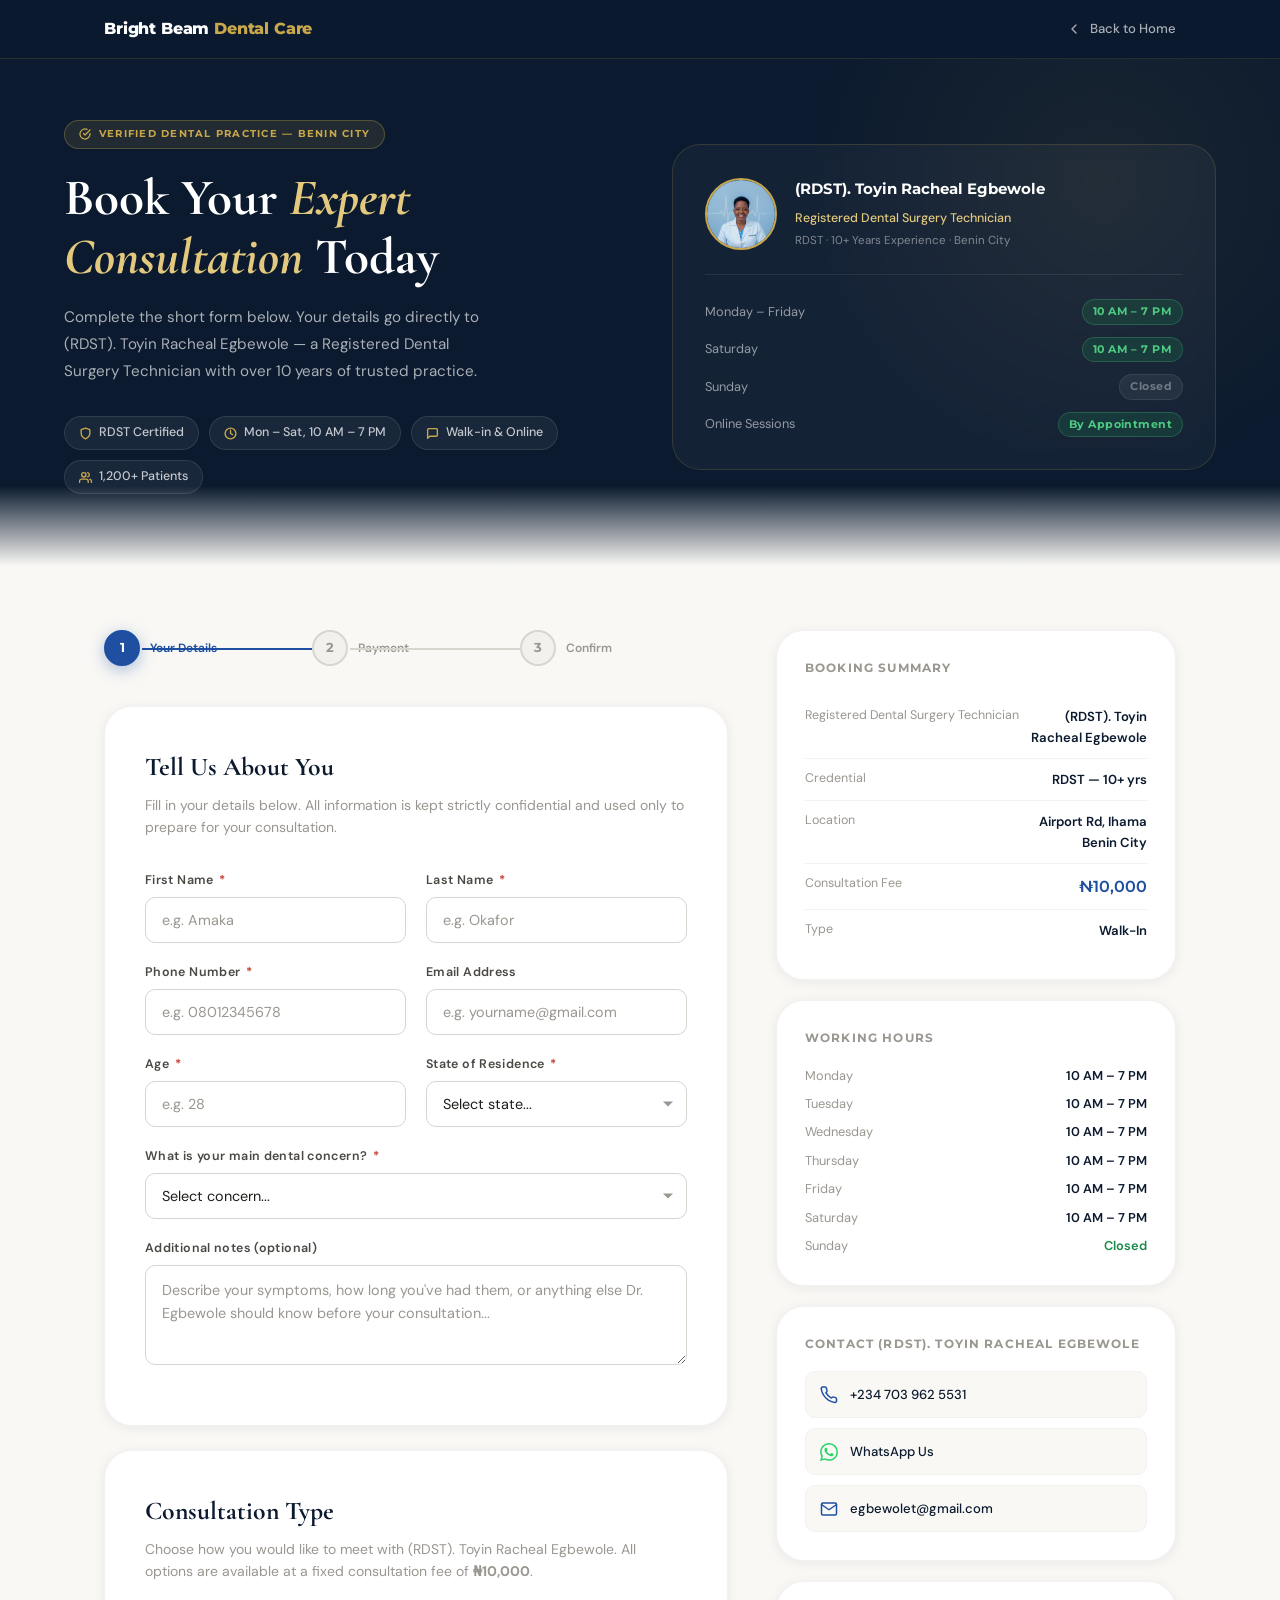
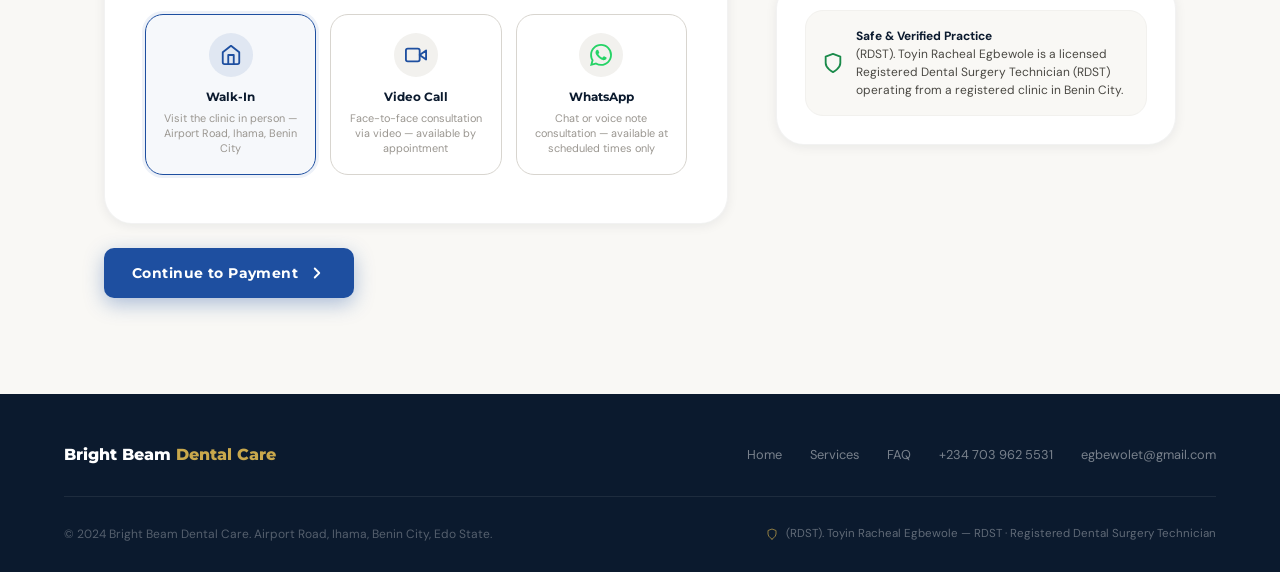
==== commit a1d60d6f: "CH" ====
--- a/Consultation.html
+++ b/Consultation.html
@@ -1212,7 +1212,7 @@
           Verified Dental Practice — Benin City
         </div>
         <h1>Book Your <em>Expert Consultation</em> Today</h1>
-        <p>Complete the short form below. Your details go directly to Dr. Egbewole — a Registered Dental Surgery Technician with over 10 years of trusted practice.</p>
+        <p>Complete the short form below. Your details go directly to (RDST). Toyin Racheal Egbewole — a Registered Dental Surgery Technician with over 10 years of trusted practice.</p>
 
         <div class="c-trust-pills">
           <div class="c-pill">
@@ -1236,9 +1236,9 @@
 
       <div class="c-doctor-card">
         <div class="c-doctor-top">
-          <img class="c-doctor-avatar" src="images/founder.jpeg" alt="Dr. Toyin Racheal Egbewole" />
+          <img class="c-doctor-avatar" src="images/founder.jpeg" alt="(RDST). Toyin Racheal Egbewole" />
           <div class="c-doctor-info">
-            <strong>Dr. Toyin Racheal Egbewole</strong>
+            <strong>(RDST). Toyin Racheal Egbewole</strong>
             <span>Registered Dental Surgery Technician</span>
             <small>RDST · 10+ Years Experience · Benin City</small>
           </div>
@@ -1383,7 +1383,7 @@
         <!-- Consultation type -->
         <div class="c-card fade-in visible">
           <h2 class="c-card-title">Consultation Type</h2>
-          <p class="c-card-sub">Choose how you would like to meet with Dr. Egbewole. All options are available at a fixed consultation fee of <strong>&#x20A6;10,000</strong>.</p>
+          <p class="c-card-sub">Choose how you would like to meet with (RDST). Toyin Racheal Egbewole. All options are available at a fixed consultation fee of <strong>&#x20A6;10,000</strong>.</p>
 
           <div class="consult-types">
 
@@ -1491,7 +1491,7 @@
             </div>
             <div class="payment-include-item">
               <svg xmlns="http://www.w3.org/2000/svg" width="14" height="14" viewBox="0 0 24 24" fill="none" stroke="currentColor" stroke-width="2.5" stroke-linecap="round" stroke-linejoin="round"><polyline points="20 6 9 17 4 12"/></svg>
-              Direct follow-up contact from Dr. Egbewole's office
+              Direct follow-up contact from (RDST). Toyin Racheal Egbewole's office
             </div>
           </div>
         </div>
@@ -1540,7 +1540,7 @@
           <svg xmlns="http://www.w3.org/2000/svg" width="22" height="22" viewBox="0 0 24 24" fill="none" stroke="currentColor" stroke-width="2" stroke-linecap="round" stroke-linejoin="round"><path d="M12 22s8-4 8-10V5l-8-3-8 3v7c0 6 8 10 8 10z"/></svg>
           <p>
             <strong>Your payment is safe. This is a legitimate, verified dental practice.</strong>
-            Bright Beam Dental Care is operated by Dr. Toyin Racheal Egbewole — a Registered Dental Surgery Technician (RDST) with over 10 years of clinical practice in Benin City. Once your transfer is confirmed, we will contact you personally within 24 hours to schedule your appointment. If you have any concerns, call or WhatsApp us directly on <a href="tel:+2347039625531" style="color:var(--green);font-weight:600">+234 703 962 5531</a> before paying.
+            Bright Beam Dental Care is operated by (RDST). Toyin Racheal Egbewole — a Registered Dental Surgery Technician (RDST) with over 10 years of clinical practice in Benin City. Once your transfer is confirmed, we will contact you personally within 24 hours to schedule your appointment. If you have any concerns, call or WhatsApp us directly on <a href="tel:+2347039625531" style="color:var(--green);font-weight:600">+234 703 962 5531</a> before paying.
           </p>
         </div>
 
@@ -1555,7 +1555,7 @@
 
           <div class="confirm-row">
             <input type="checkbox" id="confirmAccurate" />
-            <label for="confirmAccurate">The details I provided in Step 1 are accurate and I consent to Dr. Egbewole contacting me via the phone number I provided.</label>
+            <label for="confirmAccurate">The details I provided in Step 1 are accurate and I consent to (RDST). Toyin Racheal Egbewole contacting me via the phone number I provided.</label>
           </div>
         </div>
 
@@ -1580,7 +1580,7 @@
             <svg xmlns="http://www.w3.org/2000/svg" width="36" height="36" viewBox="0 0 24 24" fill="none" stroke="currentColor" stroke-width="2" stroke-linecap="round" stroke-linejoin="round"><polyline points="20 6 9 17 4 12"/></svg>
           </div>
           <h2>Booking Submitted</h2>
-          <p>Your consultation request and payment confirmation have been sent directly to Dr. Egbewole via WhatsApp. Once your payment is verified, we will contact you within <strong>24 hours</strong> to confirm your appointment date and time.</p>
+          <p>Your consultation request and payment confirmation have been sent directly to (RDST). Toyin Racheal Egbewole via WhatsApp. Once your payment is verified, we will contact you within <strong>24 hours</strong> to confirm your appointment date and time.</p>
 
           <div class="trust-statement" style="text-align:left; margin: 0 auto 32px; max-width:480px">
             <svg xmlns="http://www.w3.org/2000/svg" width="20" height="20" viewBox="0 0 24 24" fill="none" stroke="currentColor" stroke-width="2" stroke-linecap="round" stroke-linejoin="round"><path d="M22 16.92v3a2 2 0 0 1-2.18 2 19.79 19.79 0 0 1-8.63-3.07A19.5 19.5 0 0 1 4.69 12 19.79 19.79 0 0 1 1.61 3.45 2 2 0 0 1 3.59 1.26h3a2 2 0 0 1 2 1.72c.127.96.361 1.903.7 2.81a2 2 0 0 1-.45 2.11L7.91 8.86A16 16 0 0 0 15.14 16.1l.86-.86a2 2 0 0 1 2.11-.45c.907.339 1.85.573 2.81.7A2 2 0 0 1 22 16.92z"/></svg>
@@ -1603,8 +1603,8 @@
       <div class="sidebar-card">
         <div class="sidebar-card-title">Booking Summary</div>
         <div class="summary-item">
-          <span class="summary-label">Doctor</span>
-          <span class="summary-value">Dr. T.R. Egbewole</span>
+          <span class="summary-label">Registered Dental Surgery Technician</span>
+          <span class="summary-value">(RDST). Toyin Racheal Egbewole</span>
         </div>
         <div class="summary-item">
           <span class="summary-label">Credential</span>
@@ -1640,7 +1640,7 @@
 
       <!-- Contact -->
       <div class="sidebar-card">
-        <div class="sidebar-card-title">Contact Dr. Egbewole</div>
+        <div class="sidebar-card-title">Contact (RDST). Toyin Racheal Egbewole</div>
         <a href="tel:+2347039625531" class="contact-link">
           <svg xmlns="http://www.w3.org/2000/svg" width="18" height="18" viewBox="0 0 24 24" fill="none" stroke="currentColor" stroke-width="2" stroke-linecap="round" stroke-linejoin="round"><path d="M22 16.92v3a2 2 0 0 1-2.18 2 19.79 19.79 0 0 1-8.63-3.07A19.5 19.5 0 0 1 4.69 12 19.79 19.79 0 0 1 1.61 3.45 2 2 0 0 1 3.59 1.26h3a2 2 0 0 1 2 1.72c.127.96.361 1.903.7 2.81a2 2 0 0 1-.45 2.11L7.91 8.86A16 16 0 0 0 15.14 16.1l.86-.86a2 2 0 0 1 2.11-.45c.907.339 1.85.573 2.81.7A2 2 0 0 1 22 16.92z"/></svg>
           +234 703 962 5531
@@ -1659,7 +1659,7 @@
       <div class="sidebar-card">
         <div class="security-badge">
           <svg xmlns="http://www.w3.org/2000/svg" width="22" height="22" viewBox="0 0 24 24" fill="none" stroke="currentColor" stroke-width="2" stroke-linecap="round" stroke-linejoin="round"><path d="M12 22s8-4 8-10V5l-8-3-8 3v7c0 6 8 10 8 10z"/></svg>
-          <p><strong>Safe &amp; Verified Practice</strong><br>Dr. Egbewole is a licensed Registered Dental Surgery Technician (RDST) operating from a registered clinic in Benin City.</p>
+          <p><strong>Safe &amp; Verified Practice</strong><br>(RDST). Toyin Racheal Egbewole is a licensed Registered Dental Surgery Technician (RDST) operating from a registered clinic in Benin City.</p>
         </div>
       </div>
 
@@ -1685,7 +1685,7 @@
         <p>&copy; 2024 Bright Beam Dental Care. Airport Road, Ihama, Benin City, Edo State.</p>
         <div class="c-footer-credentials">
           <svg xmlns="http://www.w3.org/2000/svg" width="12" height="12" viewBox="0 0 24 24" fill="none" stroke="currentColor" stroke-width="2" stroke-linecap="round" stroke-linejoin="round"><path d="M12 22s8-4 8-10V5l-8-3-8 3v7c0 6 8 10 8 10z"/></svg>
-          Dr. Toyin Racheal Egbewole — RDST · Registered Dental Surgery Technician
+          (RDST). Toyin Racheal Egbewole — RDST · Registered Dental Surgery Technician
         </div>
       </div>
     </div>
@@ -1805,7 +1805,7 @@
       const type    = document.querySelector('input[name="consultType"]:checked').value;
       const typeLabels = { 'in-person': 'Walk-In (Clinic)', 'video-call': 'Video Call (Online)', 'whatsapp': 'WhatsApp (Online)' };
 
-      const msg = `Hello Dr. Egbewole,
+      const msg = `Hello (RDST). Toyin Racheal Egbewole,
 
 I have just completed my consultation booking on your website and made the payment of ₦10,000 to Zenith Bank – 2369040828 (Egbewole Toyin Rachael).
 
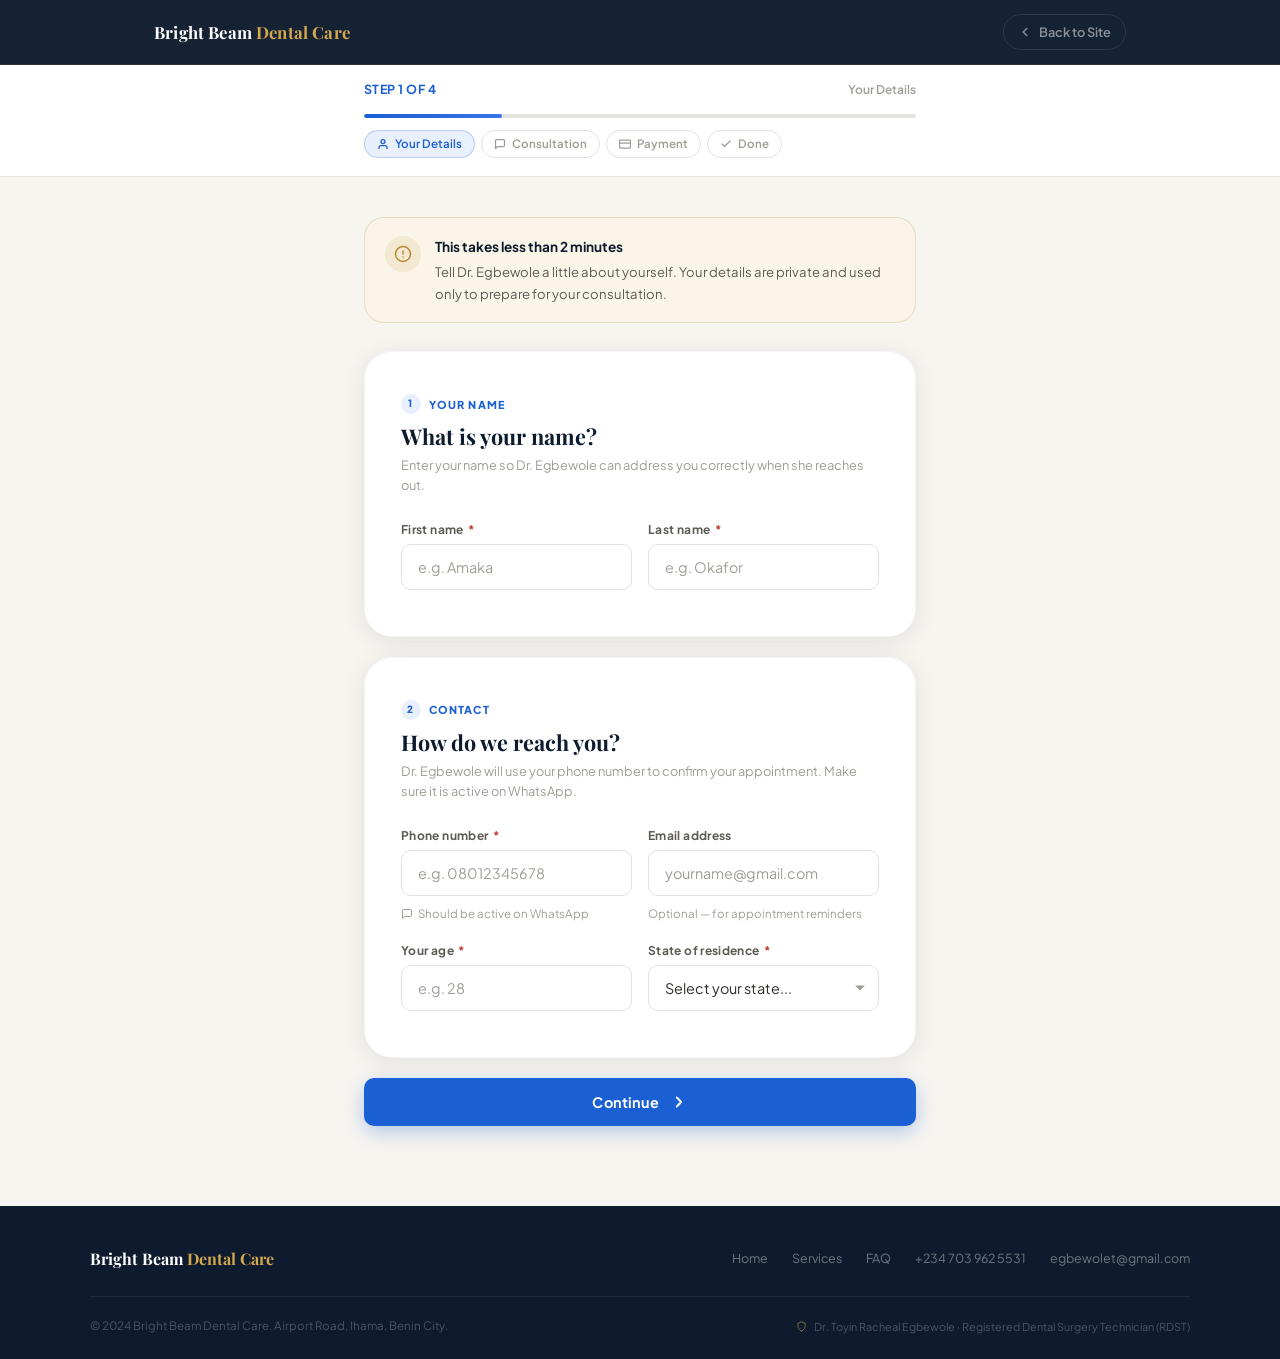
==== commit c8ab9589: "ch" ====
--- a/Consultation.html
+++ b/Consultation.html
@@ -1,1679 +1,270 @@
 <!DOCTYPE html>
 <html lang="en">
 <head>
-  <meta charset="UTF-8" />
-  <meta name="viewport" content="width=device-width, initial-scale=1.0" />
-  <meta name="description" content="Book a consultation with Dr. Toyin Racheal Egbewole — Registered Dental Surgery Technician with 10+ years of experience in Benin City." />
+  <meta charset="UTF-8"/>
+  <meta name="viewport" content="width=device-width, initial-scale=1.0"/>
   <title>Book a Consultation | Bright Beam Dental Care</title>
-
-  <link rel="preconnect" href="https://fonts.googleapis.com" />
-  <link rel="preconnect" href="https://fonts.gstatic.com" crossorigin />
-  <link href="https://fonts.googleapis.com/css2?family=Cormorant+Garamond:ital,wght@0,400;0,600;0,700;1,400;1,600&family=DM+Sans:wght@300;400;500;600&family=Montserrat:wght@600;700;800&display=swap" rel="stylesheet" />
-
-  <style>
-    /* ══════════════════════════════════════
-       ROOT & RESET
-    ══════════════════════════════════════ */
-    *, *::before, *::after { box-sizing: border-box; margin: 0; padding: 0; }
-
-    :root {
-      --navy:      #0b1a2e;
-      --navy-mid:  #122240;
-      --navy-light:#1a3460;
-      --blue:      #1e4fa0;
-      --blue-soft: #2563c4;
-      --gold:      #c9a84c;
-      --gold-light:#e2c97e;
-      --gold-pale: #f7f0de;
-      --white:     #ffffff;
-      --off-white: #f9f8f5;
-      --gray-100:  #f2f1ee;
-      --gray-300:  #d8d5cf;
-      --gray-500:  #9a9690;
-      --gray-700:  #4a4843;
-      --text:      #1e1c19;
-      --green:     #1a8a4a;
-      --green-soft:#e8f7ee;
-      --red-soft:  #fff0f0;
-      --red:       #c0392b;
-      --r:         10px;
-      --r-lg:      18px;
-      --r-xl:      28px;
-      --shadow-sm: 0 2px 12px rgba(11,26,46,0.07);
-      --shadow-md: 0 8px 32px rgba(11,26,46,0.12);
-      --shadow-lg: 0 20px 60px rgba(11,26,46,0.18);
-      --t:         0.28s cubic-bezier(0.4,0,0.2,1);
-    }
-
-    html { scroll-behavior: smooth; }
-    body {
-      font-family: 'DM Sans', sans-serif;
-      background: var(--off-white);
-      color: var(--text);
-      line-height: 1.6;
-      overflow-x: hidden;
-    }
-
-    a { text-decoration: none; color: inherit; }
-    img { display: block; max-width: 100%; }
-    button { cursor: pointer; border: none; background: none; font-family: inherit; }
-
-    /* ══════════════════════════════════════
-       NAVBAR
-    ══════════════════════════════════════ */
-    .c-nav {
-      position: fixed;
-      top: 0; left: 0; width: 100%;
-      z-index: 100;
-      background: rgba(11,26,46,0.96);
-      backdrop-filter: blur(12px);
-      border-bottom: 1px solid rgba(201,168,76,0.15);
-      padding: 16px 0;
-    }
-
-    .c-nav-inner {
-      max-width: 1200px;
-      margin: 0 auto;
-      padding: 0 5%;
-      display: flex;
-      align-items: center;
-      justify-content: space-between;
-    }
-
-    .c-nav-logo {
-      font-family: 'Montserrat', sans-serif;
-      font-weight: 800;
-      font-size: 1rem;
-      color: var(--white);
-      letter-spacing: -0.01em;
-    }
-
-    .c-nav-logo span { color: var(--gold); }
-
-    .c-nav-back {
-      display: inline-flex;
-      align-items: center;
-      gap: 8px;
-      font-size: 0.82rem;
-      font-weight: 500;
-      color: rgba(255,255,255,0.65);
-      transition: color var(--t);
-    }
-
-    .c-nav-back:hover { color: var(--gold); }
-
-    .c-nav-back svg { width: 16px; height: 16px; }
-
-    /* ══════════════════════════════════════
-       HERO STRIP
-    ══════════════════════════════════════ */
-    .c-hero {
-      background: var(--navy);
-      padding: 120px 5% 72px;
-      position: relative;
-      overflow: hidden;
-    }
-
-    .c-hero::before {
-      content: '';
-      position: absolute;
-      top: -120px; right: -120px;
-      width: 600px; height: 600px;
-      border-radius: 50%;
-      background: radial-gradient(circle, rgba(201,168,76,0.08) 0%, transparent 70%);
-      pointer-events: none;
-    }
-
-    .c-hero::after {
-      content: '';
-      position: absolute;
-      bottom: 0; left: 0; right: 0;
-      height: 80px;
-      background: linear-gradient(to bottom, transparent, var(--off-white));
-      pointer-events: none;
-    }
-
-    .c-hero-inner {
-      max-width: 1200px;
-      margin: 0 auto;
-      display: grid;
-      grid-template-columns: 1fr 1fr;
-      gap: 64px;
-      align-items: center;
-    }
-
-    .c-hero-label {
-      display: inline-flex;
-      align-items: center;
-      gap: 8px;
-      background: rgba(201,168,76,0.12);
-      border: 1px solid rgba(201,168,76,0.3);
-      border-radius: 40px;
-      padding: 5px 14px;
-      font-family: 'Montserrat', sans-serif;
-      font-size: 0.65rem;
-      font-weight: 700;
-      letter-spacing: 0.12em;
-      text-transform: uppercase;
-      color: var(--gold);
-      margin-bottom: 20px;
-    }
-
-    .c-hero h1 {
-      font-family: 'Cormorant Garamond', serif;
-      font-size: clamp(2rem, 4vw, 3.2rem);
-      font-weight: 700;
-      color: var(--white);
-      line-height: 1.15;
-      margin-bottom: 18px;
-    }
-
-    .c-hero h1 em {
-      font-style: italic;
-      color: var(--gold-light);
-    }
-
-    .c-hero p {
-      font-size: 0.95rem;
-      color: rgba(255,255,255,0.65);
-      line-height: 1.75;
-      margin-bottom: 32px;
-      max-width: 420px;
-    }
-
-    .c-trust-pills {
-      display: flex;
-      flex-wrap: wrap;
-      gap: 10px;
-    }
-
-    .c-pill {
-      display: inline-flex;
-      align-items: center;
-      gap: 7px;
-      background: rgba(255,255,255,0.06);
-      border: 1px solid rgba(255,255,255,0.1);
-      border-radius: 40px;
-      padding: 6px 14px;
-      font-size: 0.78rem;
-      color: rgba(255,255,255,0.75);
-      font-weight: 500;
-    }
-
-    .c-pill svg { color: var(--gold); flex-shrink: 0; }
-
-    /* Doctor card in hero */
-    .c-doctor-card {
-      background: rgba(255,255,255,0.04);
-      border: 1px solid rgba(201,168,76,0.18);
-      border-radius: var(--r-xl);
-      padding: 32px;
-      backdrop-filter: blur(8px);
-    }
-
-    .c-doctor-top {
-      display: flex;
-      align-items: center;
-      gap: 18px;
-      margin-bottom: 24px;
-      padding-bottom: 24px;
-      border-bottom: 1px solid rgba(255,255,255,0.08);
-    }
-
-    .c-doctor-avatar {
-      width: 72px; height: 72px;
-      border-radius: 50%;
-      border: 2px solid var(--gold);
-      object-fit: cover;
-      object-position: top;
-    }
-
-    .c-doctor-info strong {
-      display: block;
-      font-family: 'Montserrat', sans-serif;
-      font-size: 0.95rem;
-      font-weight: 700;
-      color: var(--white);
-      margin-bottom: 3px;
-    }
-
-    .c-doctor-info span {
-      font-size: 0.78rem;
-      color: var(--gold-light);
-      font-weight: 500;
-    }
-
-    .c-doctor-info small {
-      display: block;
-      font-size: 0.72rem;
-      color: rgba(255,255,255,0.45);
-      margin-top: 2px;
-    }
-
-    .c-avail-list {
-      display: flex;
-      flex-direction: column;
-      gap: 12px;
-    }
-
-    .c-avail-item {
-      display: flex;
-      align-items: center;
-      justify-content: space-between;
-      font-size: 0.8rem;
-    }
-
-    .c-avail-item span:first-child { color: rgba(255,255,255,0.55); }
-
-    .c-avail-badge {
-      font-family: 'Montserrat', sans-serif;
-      font-size: 0.68rem;
-      font-weight: 700;
-      padding: 3px 10px;
-      border-radius: 20px;
-      letter-spacing: 0.04em;
-    }
-
-    .badge-open {
-      background: rgba(26,138,74,0.2);
-      color: #4ecb82;
-      border: 1px solid rgba(78,203,130,0.25);
-    }
-
-    .badge-closed {
-      background: rgba(255,255,255,0.06);
-      color: rgba(255,255,255,0.35);
-      border: 1px solid rgba(255,255,255,0.08);
-    }
-
-    /* ══════════════════════════════════════
-       MAIN LAYOUT
-    ══════════════════════════════════════ */
-    .c-main {
-      max-width: 1200px;
-      margin: 0 auto;
-      padding: 64px 5% 96px;
-      display: grid;
-      grid-template-columns: 1fr 400px;
-      gap: 48px;
-      align-items: start;
-    }
-
-    /* ══════════════════════════════════════
-       STEPS INDICATOR
-    ══════════════════════════════════════ */
-    .c-steps {
-      display: flex;
-      align-items: center;
-      gap: 0;
-      margin-bottom: 40px;
-    }
-
-    .c-step {
-      display: flex;
-      align-items: center;
-      gap: 10px;
-      flex: 1;
-      position: relative;
-    }
-
-    .c-step:not(:last-child)::after {
-      content: '';
-      position: absolute;
-      right: 0;
-      top: 18px;
-      left: 38px;
-      height: 2px;
-      background: var(--gray-300);
-      z-index: 0;
-    }
-
-    .c-step.done:not(:last-child)::after,
-    .c-step.active:not(:last-child)::after {
-      background: var(--blue);
-    }
-
-    .c-step-num {
-      width: 36px; height: 36px;
-      border-radius: 50%;
-      background: var(--gray-100);
-      border: 2px solid var(--gray-300);
-      display: flex;
-      align-items: center;
-      justify-content: center;
-      font-family: 'Montserrat', sans-serif;
-      font-size: 0.8rem;
-      font-weight: 700;
-      color: var(--gray-500);
-      position: relative;
-      z-index: 1;
-      flex-shrink: 0;
-      transition: var(--t);
-    }
-
-    .c-step.active .c-step-num {
-      background: var(--blue);
-      border-color: var(--blue);
-      color: var(--white);
-      box-shadow: 0 4px 16px rgba(30,79,160,0.35);
-    }
-
-    .c-step.done .c-step-num {
-      background: var(--green);
-      border-color: var(--green);
-      color: var(--white);
-    }
-
-    .c-step-label {
-      font-size: 0.75rem;
-      font-weight: 600;
-      color: var(--gray-500);
-      white-space: nowrap;
-      transition: color var(--t);
-    }
-
-    .c-step.active .c-step-label { color: var(--blue); }
-    .c-step.done .c-step-label   { color: var(--green); }
-
-    /* ══════════════════════════════════════
-       FORM SECTIONS (STEPS)
-    ══════════════════════════════════════ */
-    .c-form-section {
-      display: none;
-      animation: formSlideIn 0.4s ease both;
-    }
-
-    .c-form-section.visible { display: block; }
-
-    @keyframes formSlideIn {
-      from { opacity: 0; transform: translateY(20px); }
-      to   { opacity: 1; transform: translateY(0); }
-    }
-
-    .c-card {
-      background: var(--white);
-      border-radius: var(--r-xl);
-      padding: 40px;
-      box-shadow: var(--shadow-sm);
-      border: 1px solid rgba(0,0,0,0.05);
-      margin-bottom: 24px;
-    }
-
-    .c-card-title {
-      font-family: 'Cormorant Garamond', serif;
-      font-size: 1.6rem;
-      font-weight: 700;
-      color: var(--navy);
-      margin-bottom: 6px;
-    }
-
-    .c-card-sub {
-      font-size: 0.875rem;
-      color: var(--gray-500);
-      margin-bottom: 32px;
-      line-height: 1.6;
-    }
-
-    /* ══════════════════════════════════════
-       FORM ELEMENTS
-    ══════════════════════════════════════ */
-    .f-row {
-      display: grid;
-      grid-template-columns: 1fr 1fr;
-      gap: 20px;
-      margin-bottom: 20px;
-    }
-
-    .f-row.full { grid-template-columns: 1fr; }
-
-    .f-group {
-      display: flex;
-      flex-direction: column;
-      gap: 6px;
-    }
-
-    .f-label {
-      font-size: 0.78rem;
-      font-weight: 600;
-      color: var(--gray-700);
-      letter-spacing: 0.03em;
-    }
-
-    .f-label span { color: var(--red); margin-left: 2px; }
-
-    .f-input, .f-select, .f-textarea {
-      width: 100%;
-      padding: 13px 16px;
-      border: 1.5px solid var(--gray-300);
-      border-radius: var(--r);
-      font-family: 'DM Sans', sans-serif;
-      font-size: 0.9rem;
-      color: var(--text);
-      background: var(--white);
-      transition: border-color var(--t), box-shadow var(--t);
-      outline: none;
-      appearance: none;
-    }
-
-    .f-input::placeholder, .f-textarea::placeholder { color: var(--gray-500); }
-
-    .f-input:focus, .f-select:focus, .f-textarea:focus {
-      border-color: var(--blue-soft);
-      box-shadow: 0 0 0 3px rgba(37,99,196,0.1);
-    }
-
-    .f-input.error, .f-select.error { border-color: var(--red); }
-
-    .f-error {
-      font-size: 0.75rem;
-      color: var(--red);
-      display: none;
-    }
-
-    .f-error.show { display: block; }
-
-    .f-select-wrap { position: relative; }
-
-    .f-select-wrap::after {
-      content: '';
-      position: absolute;
-      right: 14px;
-      top: 50%;
-      transform: translateY(-50%);
-      width: 0; height: 0;
-      border-left: 5px solid transparent;
-      border-right: 5px solid transparent;
-      border-top: 5px solid var(--gray-500);
-      pointer-events: none;
-    }
-
-    .f-textarea { resize: vertical; min-height: 100px; line-height: 1.6; }
-
-    /* ── Consultation type cards ── */
-    .consult-types {
-      display: grid;
-      grid-template-columns: repeat(3, 1fr);
-      gap: 14px;
-      margin-bottom: 8px;
-    }
-
-    .consult-type {
-      position: relative;
-      cursor: pointer;
-    }
-
-    .consult-type input {
-      position: absolute;
-      opacity: 0;
-      pointer-events: none;
-    }
-
-    .consult-type-inner {
-      border: 1.5px solid var(--gray-300);
-      border-radius: var(--r-lg);
-      padding: 18px 14px;
-      text-align: center;
-      transition: var(--t);
-      background: var(--white);
-    }
-
-    .consult-type:hover .consult-type-inner {
-      border-color: var(--blue-soft);
-      background: var(--off-white);
-    }
-
-    .consult-type input:checked + .consult-type-inner {
-      border-color: var(--blue);
-      background: rgba(30,79,160,0.04);
-      box-shadow: 0 0 0 3px rgba(30,79,160,0.08);
-    }
-
-    .consult-type-icon {
-      width: 44px; height: 44px;
-      border-radius: 50%;
-      background: var(--gray-100);
-      display: flex;
-      align-items: center;
-      justify-content: center;
-      margin: 0 auto 10px;
-      transition: var(--t);
-    }
-
-    .consult-type input:checked ~ .consult-type-inner .consult-type-icon {
-      background: rgba(30,79,160,0.1);
-    }
-
-    .consult-type-icon svg { color: var(--blue); }
-
-    .consult-type-label {
-      font-family: 'Montserrat', sans-serif;
-      font-size: 0.75rem;
-      font-weight: 700;
-      color: var(--navy);
-      margin-bottom: 4px;
-    }
-
-    .consult-type-sub {
-      font-size: 0.68rem;
-      color: var(--gray-500);
-      line-height: 1.4;
-    }
-
-    .consult-note {
-      background: rgba(30,79,160,0.04);
-      border: 1px solid rgba(30,79,160,0.12);
-      border-radius: var(--r);
-      padding: 14px 16px;
-      font-size: 0.8rem;
-      color: var(--blue);
-      margin-top: 12px;
-      line-height: 1.6;
-      display: none;
-    }
-
-    .consult-note.show { display: block; }
-
-    /* ── ONLINE TIMES NOTICE ── */
-    .online-times {
-      background: var(--gold-pale);
-      border: 1px solid rgba(201,168,76,0.3);
-      border-radius: var(--r-lg);
-      padding: 20px 22px;
-      margin-top: 20px;
-      display: none;
-    }
-
-    .online-times.show { display: block; }
-
-    .online-times-title {
-      font-family: 'Montserrat', sans-serif;
-      font-size: 0.78rem;
-      font-weight: 700;
-      color: var(--navy);
-      margin-bottom: 10px;
-      letter-spacing: 0.03em;
-    }
-
-    .online-times-grid {
-      display: grid;
-      grid-template-columns: 1fr 1fr;
-      gap: 8px;
-    }
-
-    .online-time-item {
-      display: flex;
-      align-items: center;
-      gap: 8px;
-      font-size: 0.78rem;
-      color: var(--gray-700);
-    }
-
-    .online-time-item svg { color: var(--gold); flex-shrink: 0; }
-
-    /* ══════════════════════════════════════
-       PAYMENT SECTION (STEP 2)
-    ══════════════════════════════════════ */
-    .payment-notice {
-      background: linear-gradient(135deg, var(--navy) 0%, var(--navy-mid) 100%);
-      border-radius: var(--r-xl);
-      padding: 36px;
-      margin-bottom: 24px;
-      position: relative;
-      overflow: hidden;
-    }
-
-    .payment-notice::before {
-      content: '';
-      position: absolute;
-      top: -60px; right: -60px;
-      width: 200px; height: 200px;
-      border-radius: 50%;
-      background: rgba(201,168,76,0.08);
-    }
-
-    .payment-notice-top {
-      display: flex;
-      align-items: flex-start;
-      gap: 16px;
-      margin-bottom: 24px;
-    }
-
-    .payment-notice-icon {
-      width: 52px; height: 52px;
-      border-radius: 50%;
-      background: rgba(201,168,76,0.15);
-      border: 1px solid rgba(201,168,76,0.3);
-      display: flex;
-      align-items: center;
-      justify-content: center;
-      flex-shrink: 0;
-    }
-
-    .payment-notice-icon svg { color: var(--gold); }
-
-    .payment-notice h3 {
-      font-family: 'Cormorant Garamond', serif;
-      font-size: 1.4rem;
-      font-weight: 700;
-      color: var(--white);
-      margin-bottom: 6px;
-      line-height: 1.2;
-    }
-
-    .payment-notice p {
-      font-size: 0.82rem;
-      color: rgba(255,255,255,0.6);
-      line-height: 1.65;
-    }
-
-    .payment-amount {
-      display: flex;
-      align-items: baseline;
-      gap: 6px;
-      margin-bottom: 24px;
-      padding-bottom: 24px;
-      border-bottom: 1px solid rgba(255,255,255,0.08);
-    }
-
-    .payment-amount strong {
-      font-family: 'Cormorant Garamond', serif;
-      font-size: 3rem;
-      font-weight: 700;
-      color: var(--gold-light);
-      line-height: 1;
-    }
-
-    .payment-amount span {
-      font-size: 0.85rem;
-      color: rgba(255,255,255,0.5);
-    }
-
-    .payment-includes {
-      display: flex;
-      flex-direction: column;
-      gap: 10px;
-    }
-
-    .payment-include-item {
-      display: flex;
-      align-items: flex-start;
-      gap: 10px;
-      font-size: 0.82rem;
-      color: rgba(255,255,255,0.7);
-      line-height: 1.5;
-    }
-
-    .payment-include-item svg { color: var(--gold); flex-shrink: 0; margin-top: 2px; }
-
-    /* Bank details card */
-    .bank-card {
-      background: var(--white);
-      border-radius: var(--r-xl);
-      padding: 32px 36px;
-      box-shadow: var(--shadow-md);
-      border: 1px solid var(--gray-100);
-      margin-bottom: 24px;
-      position: relative;
-    }
-
-    .bank-card-title {
-      font-family: 'Montserrat', sans-serif;
-      font-size: 0.72rem;
-      font-weight: 700;
-      letter-spacing: 0.12em;
-      text-transform: uppercase;
-      color: var(--gray-500);
-      margin-bottom: 20px;
-    }
-
-    .bank-logo-row {
-      display: flex;
-      align-items: center;
-      gap: 14px;
-      margin-bottom: 20px;
-    }
-
-    .bank-logo {
-      width: 48px; height: 48px;
-      border-radius: var(--r);
-      background: #1b3c7a;
-      display: flex;
-      align-items: center;
-      justify-content: center;
-      font-family: 'Montserrat', sans-serif;
-      font-size: 0.62rem;
-      font-weight: 800;
-      color: var(--white);
-      letter-spacing: 0.04em;
-      flex-shrink: 0;
-    }
-
-    .bank-name {
-      font-family: 'Montserrat', sans-serif;
-      font-size: 1rem;
-      font-weight: 700;
-      color: var(--navy);
-    }
-
-    .bank-name small {
-      display: block;
-      font-size: 0.72rem;
-      font-weight: 500;
-      color: var(--gray-500);
-      margin-top: 2px;
-    }
-
-    .bank-detail-row {
-      display: flex;
-      align-items: center;
-      justify-content: space-between;
-      padding: 14px 0;
-      border-bottom: 1px solid var(--gray-100);
-    }
-
-    .bank-detail-row:last-child { border-bottom: none; }
-
-    .bank-detail-label {
-      font-size: 0.75rem;
-      color: var(--gray-500);
-      font-weight: 500;
-    }
-
-    .bank-detail-value {
-      font-family: 'Montserrat', sans-serif;
-      font-size: 0.9rem;
-      font-weight: 700;
-      color: var(--navy);
-      display: flex;
-      align-items: center;
-      gap: 10px;
-    }
-
-    .account-number {
-      font-size: 1.15rem;
-      letter-spacing: 0.06em;
-      color: var(--blue);
-    }
-
-    .copy-btn {
-      display: flex;
-      align-items: center;
-      gap: 6px;
-      background: var(--gray-100);
-      border: 1px solid var(--gray-300);
-      border-radius: 6px;
-      padding: 5px 12px;
-      font-size: 0.72rem;
-      font-weight: 600;
-      color: var(--gray-700);
-      transition: var(--t);
-      cursor: pointer;
-    }
-
-    .copy-btn:hover { background: var(--blue); color: var(--white); border-color: var(--blue); }
-    .copy-btn svg { width: 12px; height: 12px; }
-
-    /* Trust statement */
-    .trust-statement {
-      background: var(--green-soft);
-      border: 1px solid rgba(26,138,74,0.18);
-      border-radius: var(--r-lg);
-      padding: 20px 22px;
-      display: flex;
-      gap: 14px;
-      align-items: flex-start;
-      margin-bottom: 24px;
-    }
-
-    .trust-statement svg { color: var(--green); flex-shrink: 0; margin-top: 2px; }
-
-    .trust-statement p {
-      font-size: 0.82rem;
-      color: #1a4a2e;
-      line-height: 1.65;
-    }
-
-    .trust-statement p strong {
-      display: block;
-      font-weight: 700;
-      margin-bottom: 3px;
-      font-size: 0.85rem;
-    }
-
-    /* ══════════════════════════════════════
-       CONFIRM FORM
-    ══════════════════════════════════════ */
-    .confirm-row {
-      display: flex;
-      align-items: flex-start;
-      gap: 12px;
-      margin-bottom: 20px;
-    }
-
-    .confirm-row input[type="checkbox"] {
-      width: 18px; height: 18px;
-      accent-color: var(--blue);
-      flex-shrink: 0;
-      margin-top: 2px;
-      cursor: pointer;
-    }
-
-    .confirm-row label {
-      font-size: 0.82rem;
-      color: var(--gray-700);
-      line-height: 1.6;
-      cursor: pointer;
-    }
-
-    /* ══════════════════════════════════════
-       BUTTONS
-    ══════════════════════════════════════ */
-    .btn-full {
-      width: 100%;
-      padding: 16px 24px;
-      border-radius: var(--r);
-      font-family: 'Montserrat', sans-serif;
-      font-weight: 700;
-      font-size: 0.9rem;
-      letter-spacing: 0.03em;
-      transition: var(--t);
-      display: flex;
-      align-items: center;
-      justify-content: center;
-      gap: 10px;
-    }
-
-    .btn-primary-page {
-      background: var(--blue);
-      color: var(--white);
-      box-shadow: 0 6px 20px rgba(30,79,160,0.35);
-    }
-
-    .btn-primary-page:hover {
-      background: var(--navy-light);
-      transform: translateY(-2px);
-      box-shadow: 0 10px 28px rgba(30,79,160,0.45);
-    }
-
-    .btn-wa {
-      background: #25d366;
-      color: var(--white);
-      box-shadow: 0 6px 20px rgba(37,211,102,0.35);
-    }
-
-    .btn-wa:hover {
-      background: #1dba58;
-      transform: translateY(-2px);
-    }
-
-    .btn-ghost {
-      background: transparent;
-      color: var(--gray-700);
-      border: 1.5px solid var(--gray-300);
-    }
-
-    .btn-ghost:hover {
-      border-color: var(--blue);
-      color: var(--blue);
-    }
-
-    .btn-row {
-      display: flex;
-      gap: 12px;
-      margin-top: 8px;
-    }
-
-    .btn-row .btn-full:first-child { flex: 0 0 auto; width: auto; padding: 16px 28px; }
-
-    /* ══════════════════════════════════════
-       SUCCESS SCREEN
-    ══════════════════════════════════════ */
-    #step-success {
-      text-align: center;
-      padding: 20px 0;
-    }
-
-    .success-icon {
-      width: 80px; height: 80px;
-      border-radius: 50%;
-      background: var(--green-soft);
-      border: 2px solid rgba(26,138,74,0.2);
-      display: flex;
-      align-items: center;
-      justify-content: center;
-      margin: 0 auto 24px;
-    }
-
-    .success-icon svg { color: var(--green); }
-
-    #step-success h2 {
-      font-family: 'Cormorant Garamond', serif;
-      font-size: 2rem;
-      font-weight: 700;
-      color: var(--navy);
-      margin-bottom: 12px;
-    }
-
-    #step-success p {
-      color: var(--gray-500);
-      font-size: 0.9rem;
-      max-width: 440px;
-      margin: 0 auto 32px;
-      line-height: 1.7;
-    }
-
-    /* ══════════════════════════════════════
-       SIDEBAR
-    ══════════════════════════════════════ */
-    .c-sidebar {
-      position: sticky;
-      top: 80px;
-      display: flex;
-      flex-direction: column;
-      gap: 20px;
-    }
-
-    .sidebar-card {
-      background: var(--white);
-      border-radius: var(--r-xl);
-      padding: 28px;
-      box-shadow: var(--shadow-sm);
-      border: 1px solid rgba(0,0,0,0.05);
-    }
-
-    .sidebar-card-title {
-      font-family: 'Montserrat', sans-serif;
-      font-size: 0.72rem;
-      font-weight: 700;
-      letter-spacing: 0.1em;
-      text-transform: uppercase;
-      color: var(--gray-500);
-      margin-bottom: 18px;
-    }
-
-    /* Summary card */
-    .summary-item {
-      display: flex;
-      justify-content: space-between;
-      align-items: flex-start;
-      padding: 10px 0;
-      border-bottom: 1px solid var(--gray-100);
-      gap: 12px;
-    }
-
-    .summary-item:last-child { border-bottom: none; }
-
-    .summary-label {
-      font-size: 0.78rem;
-      color: var(--gray-500);
-      flex-shrink: 0;
-    }
-
-    .summary-value {
-      font-size: 0.82rem;
-      font-weight: 600;
-      color: var(--navy);
-      text-align: right;
-    }
-
-    /* Hours */
-    .hours-list {
-      display: flex;
-      flex-direction: column;
-      gap: 8px;
-    }
-
-    .hours-row {
-      display: flex;
-      justify-content: space-between;
-      font-size: 0.8rem;
-    }
-
-    .hours-row span:first-child { color: var(--gray-500); }
-    .hours-row span:last-child { font-weight: 600; color: var(--navy); }
-    .hours-row.today span:last-child { color: var(--green); }
-
-    /* Contact card */
-    .contact-link {
-      display: flex;
-      align-items: center;
-      gap: 12px;
-      padding: 12px 14px;
-      border-radius: var(--r);
-      background: var(--off-white);
-      border: 1px solid var(--gray-100);
-      margin-bottom: 10px;
-      transition: var(--t);
-      font-size: 0.82rem;
-      font-weight: 500;
-      color: var(--navy);
-    }
-
-    .contact-link:hover { border-color: var(--blue); background: rgba(30,79,160,0.04); }
-
-    .contact-link svg { color: var(--blue); flex-shrink: 0; }
-
-    .contact-link:last-child { margin-bottom: 0; }
-
-    /* Security badge */
-    .security-badge {
-      display: flex;
-      align-items: center;
-      gap: 12px;
-      padding: 16px;
-      background: var(--off-white);
-      border-radius: var(--r-lg);
-      border: 1px solid var(--gray-100);
-    }
-
-    .security-badge svg { color: var(--green); flex-shrink: 0; }
-
-    .security-badge p {
-      font-size: 0.75rem;
-      color: var(--gray-700);
-      line-height: 1.5;
-    }
-
-    .security-badge p strong { color: var(--navy); }
-
-    /* ══════════════════════════════════════
-       FOOTER
-    ══════════════════════════════════════ */
-    .c-footer {
-      background: var(--navy);
-      padding: 48px 5% 28px;
-    }
-
-    .c-footer-inner {
-      max-width: 1200px;
-      margin: 0 auto;
-    }
-
-    .c-footer-top {
-      display: flex;
-      align-items: center;
-      justify-content: space-between;
-      padding-bottom: 28px;
-      border-bottom: 1px solid rgba(255,255,255,0.08);
-      margin-bottom: 28px;
-      flex-wrap: wrap;
-      gap: 20px;
-    }
-
-    .c-footer-logo {
-      font-family: 'Montserrat', sans-serif;
-      font-weight: 800;
-      font-size: 1rem;
-      color: var(--white);
-    }
-
-    .c-footer-logo span { color: var(--gold); }
-
-    .c-footer-links {
-      display: flex;
-      gap: 28px;
-      flex-wrap: wrap;
-    }
-
-    .c-footer-links a {
-      font-size: 0.8rem;
-      color: rgba(255,255,255,0.45);
-      transition: color var(--t);
-    }
-
-    .c-footer-links a:hover { color: var(--gold); }
-
-    .c-footer-bottom {
-      display: flex;
-      align-items: center;
-      justify-content: space-between;
-      flex-wrap: wrap;
-      gap: 12px;
-    }
-
-    .c-footer-bottom p {
-      font-size: 0.75rem;
-      color: rgba(255,255,255,0.3);
-    }
-
-    .c-footer-credentials {
-      display: flex;
-      align-items: center;
-      gap: 8px;
-      font-size: 0.72rem;
-      color: rgba(255,255,255,0.35);
-    }
-
-    .c-footer-credentials svg { color: var(--gold); opacity: 0.7; }
-
-    /* ══════════════════════════════════════
-       ANIMATIONS
-    ══════════════════════════════════════ */
-    .fade-in {
-      opacity: 0;
-      transform: translateY(16px);
-      transition: opacity 0.6s ease, transform 0.6s ease;
-    }
-
-    .fade-in.visible {
-      opacity: 1;
-      transform: none;
-    }
-
-    /* ══════════════════════════════════════
-       RESPONSIVE
-    ══════════════════════════════════════ */
-    @media (max-width: 1024px) {
-      .c-main { grid-template-columns: 1fr; }
-      .c-sidebar { position: static; }
-      .c-hero-inner { grid-template-columns: 1fr; gap: 40px; }
-      .c-doctor-card { max-width: 480px; }
-    }
-
-    @media (max-width: 640px) {
-      .c-hero { padding: 100px 5% 60px; }
-      .c-main { padding: 40px 5% 72px; }
-      .c-card { padding: 28px 20px; }
-      .f-row { grid-template-columns: 1fr; }
-      .consult-types { grid-template-columns: 1fr; }
-      .payment-notice { padding: 24px; }
-      .bank-card { padding: 24px 20px; }
-      .btn-row { flex-direction: column-reverse; }
-      .c-steps { gap: 0; }
-      .c-step-label { display: none; }
-      .online-times-grid { grid-template-columns: 1fr; }
-      .c-hero h1 { font-size: 1.9rem; }
-      .c-footer-top { flex-direction: column; align-items: flex-start; }
-      .c-footer-bottom { flex-direction: column; align-items: flex-start; }
-    }
-  </style>
+  <link rel="preconnect" href="https://fonts.googleapis.com"/>
+  <link rel="preconnect" href="https://fonts.gstatic.com" crossorigin/>
+  <link href="https://fonts.googleapis.com/css2?family=Playfair+Display:ital,wght@0,600;0,700;1,600&family=Plus+Jakarta+Sans:wght@300;400;500;600;700&display=swap" rel="stylesheet"/>
+  <link rel="stylesheet" href="Consult.css">
 </head>
 <body>
 
-  <!-- ── NAVBAR ──────────────────────────── -->
-  <nav class="c-nav">
-    <div class="c-nav-inner">
-      <div class="c-nav-logo">Bright Beam <span>Dental Care</span></div>
-      <a href="index.html" class="c-nav-back">
-        <svg xmlns="http://www.w3.org/2000/svg" viewBox="0 0 24 24" fill="none" stroke="currentColor" stroke-width="2" stroke-linecap="round" stroke-linejoin="round"><polyline points="15 18 9 12 15 6"/></svg>
-        Back to Home
-      </a>
+<nav class="nav">
+  <div class="nav-inner">
+    <div class="nav-brand">Bright Beam <span>Dental Care</span></div>
+    <a href="index.html" class="nav-back">
+      <svg viewBox="0 0 24 24" fill="none" stroke="currentColor" stroke-width="2.5" stroke-linecap="round" stroke-linejoin="round"><polyline points="15 18 9 12 15 6"/></svg>
+      Back to Site
+    </a>
+  </div>
+</nav>
+
+<div class="page">
+
+  <div class="progress-header" id="progressHeader">
+    <div class="progress-inner">
+      <div class="progress-top">
+        <span class="progress-label" id="progressLabel">Step 1 of 4</span>
+        <span class="progress-fraction" id="progressFraction">Your Details</span>
+      </div>
+      <div class="progress-track"><div class="progress-fill" id="progressFill" style="width:25%"></div></div>
+      <div class="progress-steps">
+        <div class="progress-step active" id="ps1"><svg viewBox="0 0 24 24" fill="none" stroke="currentColor" stroke-width="2.5" stroke-linecap="round" stroke-linejoin="round"><path d="M20 21v-2a4 4 0 0 0-4-4H8a4 4 0 0 0-4 4v2"/><circle cx="12" cy="7" r="4"/></svg>Your Details</div>
+        <div class="progress-step" id="ps2"><svg viewBox="0 0 24 24" fill="none" stroke="currentColor" stroke-width="2.5" stroke-linecap="round" stroke-linejoin="round"><path d="M21 15a2 2 0 0 1-2 2H7l-4 4V5a2 2 0 0 1 2-2h14a2 2 0 0 1 2 2z"/></svg>Consultation</div>
+        <div class="progress-step" id="ps3"><svg viewBox="0 0 24 24" fill="none" stroke="currentColor" stroke-width="2.5" stroke-linecap="round" stroke-linejoin="round"><rect x="1" y="4" width="22" height="16" rx="2"/><line x1="1" y1="10" x2="23" y2="10"/></svg>Payment</div>
+        <div class="progress-step" id="ps4"><svg viewBox="0 0 24 24" fill="none" stroke="currentColor" stroke-width="2.5" stroke-linecap="round" stroke-linejoin="round"><polyline points="20 6 9 17 4 12"/></svg>Done</div>
+      </div>
     </div>
-  </nav>
-
-
-  <!-- ── HERO ────────────────────────────── -->
-  <header class="c-hero">
-    <div class="c-hero-inner">
-
-      <div>
-        <div class="c-hero-label">
-          <svg xmlns="http://www.w3.org/2000/svg" width="12" height="12" viewBox="0 0 24 24" fill="none" stroke="currentColor" stroke-width="2.5" stroke-linecap="round" stroke-linejoin="round"><path d="M22 11.08V12a10 10 0 1 1-5.93-9.14"/><polyline points="22 4 12 14.01 9 11.01"/></svg>
-          Verified Dental Practice — Benin City
-        </div>
-        <h1>Book Your <em>Expert Consultation</em> Today</h1>
-        <p>Complete the short form below. Your details go directly to (RDST). Toyin Racheal Egbewole — a Registered Dental Surgery Technician with over 10 years of trusted practice.</p>
-
-        <div class="c-trust-pills">
-          <div class="c-pill">
-            <svg xmlns="http://www.w3.org/2000/svg" width="13" height="13" viewBox="0 0 24 24" fill="none" stroke="currentColor" stroke-width="2.5" stroke-linecap="round" stroke-linejoin="round"><path d="M12 22s8-4 8-10V5l-8-3-8 3v7c0 6 8 10 8 10z"/></svg>
-            RDST Certified
-          </div>
-          <div class="c-pill">
-            <svg xmlns="http://www.w3.org/2000/svg" width="13" height="13" viewBox="0 0 24 24" fill="none" stroke="currentColor" stroke-width="2.5" stroke-linecap="round" stroke-linejoin="round"><circle cx="12" cy="12" r="10"/><polyline points="12 6 12 12 16 14"/></svg>
-            Mon – Sat, 10 AM – 7 PM
-          </div>
-          <div class="c-pill">
-            <svg xmlns="http://www.w3.org/2000/svg" width="13" height="13" viewBox="0 0 24 24" fill="none" stroke="currentColor" stroke-width="2.5" stroke-linecap="round" stroke-linejoin="round"><path d="M21 15a2 2 0 0 1-2 2H7l-4 4V5a2 2 0 0 1 2-2h14a2 2 0 0 1 2 2z"/></svg>
-            Walk-in &amp; Online
-          </div>
-          <div class="c-pill">
-            <svg xmlns="http://www.w3.org/2000/svg" width="13" height="13" viewBox="0 0 24 24" fill="none" stroke="currentColor" stroke-width="2.5" stroke-linecap="round" stroke-linejoin="round"><path d="M17 21v-2a4 4 0 0 0-4-4H5a4 4 0 0 0-4 4v2"/><circle cx="9" cy="7" r="4"/><path d="M23 21v-2a4 4 0 0 0-3-3.87"/><path d="M16 3.13a4 4 0 0 1 0 7.75"/></svg>
-            1,200+ Patients
-          </div>
-        </div>
-      </div>
-
-      <div class="c-doctor-card">
-        <div class="c-doctor-top">
-          <img class="c-doctor-avatar" src="images/founder.jpeg" alt="(RDST). Toyin Racheal Egbewole" />
-          <div class="c-doctor-info">
-            <strong>(RDST). Toyin Racheal Egbewole</strong>
-            <span>Registered Dental Surgery Technician</span>
-            <small>RDST · 10+ Years Experience · Benin City</small>
-          </div>
-        </div>
-
-        <div class="c-avail-list">
-          <div class="c-avail-item">
-            <span>Monday – Friday</span>
-            <span class="c-avail-badge badge-open">10 AM – 7 PM</span>
-          </div>
-          <div class="c-avail-item">
-            <span>Saturday</span>
-            <span class="c-avail-badge badge-open">10 AM – 7 PM</span>
-          </div>
-          <div class="c-avail-item">
-            <span>Sunday</span>
-            <span class="c-avail-badge badge-closed">Closed</span>
-          </div>
-          <div class="c-avail-item">
-            <span>Online Sessions</span>
-            <span class="c-avail-badge badge-open">By Appointment</span>
-          </div>
-        </div>
-      </div>
-
-    </div>
-  </header>
-
-
-  <!-- ── MAIN ─────────────────────────────── -->
-  <main class="c-main">
-
-    <div class="c-form-col">
-
-      <!-- Steps indicator -->
-      <div class="c-steps" id="stepsBar">
-        <div class="c-step active" id="step-ind-1">
-          <div class="c-step-num">1</div>
-          <span class="c-step-label">Your Details</span>
-        </div>
-        <div class="c-step" id="step-ind-2">
-          <div class="c-step-num">2</div>
-          <span class="c-step-label">Payment</span>
-        </div>
-        <div class="c-step" id="step-ind-3">
-          <div class="c-step-num">3</div>
-          <span class="c-step-label">Confirm</span>
-        </div>
-      </div>
-
-
-      <!-- ── STEP 1: Details ── -->
-      <div class="c-form-section visible" id="step-1">
-
-        <div class="c-card fade-in visible">
-          <h2 class="c-card-title">Tell Us About You</h2>
-          <p class="c-card-sub">Fill in your details below. All information is kept strictly confidential and used only to prepare for your consultation.</p>
-
-          <div class="f-row">
-            <div class="f-group">
-              <label class="f-label" for="firstName">First Name <span>*</span></label>
-              <input class="f-input" type="text" id="firstName" placeholder="e.g. Amaka" autocomplete="given-name" />
-              <span class="f-error" id="err-firstName">Please enter your first name</span>
+  </div>
+
+  <main class="main">
+
+    <!-- STEP 1 -->
+    <section class="section active" id="s1">
+      <div class="guide-strip">
+        <div class="guide-strip-icon"><svg width="18" height="18" viewBox="0 0 24 24" fill="none" stroke="currentColor" stroke-width="2" stroke-linecap="round" stroke-linejoin="round"><circle cx="12" cy="12" r="10"/><line x1="12" y1="8" x2="12" y2="12"/><line x1="12" y1="16" x2="12.01" y2="16"/></svg></div>
+        <div class="guide-strip-text"><strong>This takes less than 2 minutes</strong><p>Tell Dr. Egbewole a little about yourself. Your details are private and used only to prepare for your consultation.</p></div>
+      </div>
+
+      <div class="q-card">
+        <div class="q-num"><span>1</span>Your Name</div>
+        <h2 class="q-title">What is your name?</h2>
+        <p class="q-hint">Enter your name so Dr. Egbewole can address you correctly when she reaches out.</p>
+        <div class="f-row">
+          <div class="f-group">
+            <label class="f-label" for="fName">First name <em>*</em></label>
+            <input class="f-input" type="text" id="fName" placeholder="e.g. Amaka" autocomplete="given-name"/>
+            <span class="f-err" id="e-fName">Please enter your first name</span>
+          </div>
+          <div class="f-group">
+            <label class="f-label" for="lName">Last name <em>*</em></label>
+            <input class="f-input" type="text" id="lName" placeholder="e.g. Okafor" autocomplete="family-name"/>
+            <span class="f-err" id="e-lName">Please enter your last name</span>
+          </div>
+        </div>
+      </div>
+
+      <div class="q-card">
+        <div class="q-num"><span>2</span>Contact</div>
+        <h2 class="q-title">How do we reach you?</h2>
+        <p class="q-hint">Dr. Egbewole will use your phone number to confirm your appointment. Make sure it is active on WhatsApp.</p>
+        <div class="f-row">
+          <div class="f-group">
+            <label class="f-label" for="phone">Phone number <em>*</em></label>
+            <input class="f-input" type="tel" id="phone" placeholder="e.g. 08012345678" autocomplete="tel"/>
+            <span class="f-err" id="e-phone">Enter a valid Nigerian phone number</span>
+            <div class="f-helper"><svg viewBox="0 0 24 24" fill="none" stroke="currentColor" stroke-width="2" stroke-linecap="round" stroke-linejoin="round"><path d="M21 15a2 2 0 0 1-2 2H7l-4 4V5a2 2 0 0 1 2-2h14a2 2 0 0 1 2 2z"/></svg>Should be active on WhatsApp</div>
+          </div>
+          <div class="f-group">
+            <label class="f-label" for="email">Email address</label>
+            <input class="f-input" type="email" id="email" placeholder="yourname@gmail.com" autocomplete="email"/>
+            <div class="f-helper">Optional — for appointment reminders</div>
+          </div>
+        </div>
+        <div class="f-row">
+          <div class="f-group">
+            <label class="f-label" for="age">Your age <em>*</em></label>
+            <input class="f-input" type="number" id="age" placeholder="e.g. 28" min="5" max="100"/>
+            <span class="f-err" id="e-age">Please enter your age</span>
+          </div>
+          <div class="f-group">
+            <label class="f-label" for="state">State of residence <em>*</em></label>
+            <div class="f-select-wrap">
+              <select class="f-select" id="state">
+                <option value="">Select your state...</option>
+                <option>Edo State</option><option>Delta State</option>
+                <option>Lagos State</option><option>Abuja (FCT)</option>
+                <option>Rivers State</option><option>Ondo State</option>
+                <option>Ekiti State</option><option>Oyo State</option>
+                <option>Anambra State</option><option>Imo State</option>
+                <option>Kano State</option><option>Kaduna State</option>
+                <option>Other</option>
+              </select>
             </div>
-            <div class="f-group">
-              <label class="f-label" for="lastName">Last Name <span>*</span></label>
-              <input class="f-input" type="text" id="lastName" placeholder="e.g. Okafor" autocomplete="family-name" />
-              <span class="f-error" id="err-lastName">Please enter your last name</span>
-            </div>
-          </div>
-
-          <div class="f-row">
-            <div class="f-group">
-              <label class="f-label" for="phone">Phone Number <span>*</span></label>
-              <input class="f-input" type="tel" id="phone" placeholder="e.g. 08012345678" autocomplete="tel" />
-              <span class="f-error" id="err-phone">Please enter a valid phone number</span>
-            </div>
-            <div class="f-group">
-              <label class="f-label" for="email">Email Address</label>
-              <input class="f-input" type="email" id="email" placeholder="e.g. yourname@gmail.com" autocomplete="email" />
-            </div>
-          </div>
-
-          <div class="f-row">
-            <div class="f-group">
-              <label class="f-label" for="age">Age <span>*</span></label>
-              <input class="f-input" type="number" id="age" placeholder="e.g. 28" min="5" max="100" />
-              <span class="f-error" id="err-age">Please enter your age</span>
-            </div>
-            <div class="f-group">
-              <label class="f-label" for="state">State of Residence <span>*</span></label>
-              <div class="f-select-wrap">
-                <select class="f-select" id="state">
-                  <option value="">Select state...</option>
-                  <option>Edo State</option>
-                  <option>Delta State</option>
-                  <option>Lagos State</option>
-                  <option>Abuja (FCT)</option>
-                  <option>Rivers State</option>
-                  <option>Ondo State</option>
-                  <option>Ekiti State</option>
-                  <option>Oyo State</option>
-                  <option>Anambra State</option>
-                  <option>Imo State</option>
-                  <option>Other</option>
-                </select>
-              </div>
-              <span class="f-error" id="err-state">Please select your state</span>
-            </div>
-          </div>
-
-          <div class="f-row full">
-            <div class="f-group">
-              <label class="f-label" for="concern">What is your main dental concern? <span>*</span></label>
-              <div class="f-select-wrap">
-                <select class="f-select" id="concern">
-                  <option value="">Select concern...</option>
-                  <option>Toothache or pain</option>
-                  <option>Teeth cleaning (scaling &amp; polishing)</option>
-                  <option>Teeth whitening</option>
-                  <option>Tooth filling or extraction</option>
-                  <option>Missing teeth (dentures)</option>
-                  <option>Braces / teeth alignment</option>
-                  <option>Gum problems / bleeding gums</option>
-                  <option>Bad breath (mouth odour)</option>
-                  <option>Routine check-up</option>
-                  <option>Other</option>
-                </select>
-              </div>
-              <span class="f-error" id="err-concern">Please select your main concern</span>
-            </div>
-          </div>
-
-          <div class="f-row full">
-            <div class="f-group">
-              <label class="f-label" for="notes">Additional notes (optional)</label>
-              <textarea class="f-textarea" id="notes" placeholder="Describe your symptoms, how long you've had them, or anything else Dr. Egbewole should know before your consultation..."></textarea>
-            </div>
-          </div>
-        </div>
-
-        <!-- Consultation type -->
-        <div class="c-card fade-in visible">
-          <h2 class="c-card-title">Consultation Type</h2>
-          <p class="c-card-sub">Choose how you would like to meet with (RDST). Toyin Racheal Egbewole. All options are available at a fixed consultation fee of <strong>&#x20A6;10,000</strong>.</p>
-
-          <div class="consult-types">
-
-            <label class="consult-type">
-              <input type="radio" name="consultType" value="in-person" checked />
-              <div class="consult-type-inner">
-                <div class="consult-type-icon">
-                  <svg xmlns="http://www.w3.org/2000/svg" width="22" height="22" viewBox="0 0 24 24" fill="none" stroke="currentColor" stroke-width="2" stroke-linecap="round" stroke-linejoin="round"><path d="M3 9l9-7 9 7v11a2 2 0 0 1-2 2H5a2 2 0 0 1-2-2z"/><polyline points="9 22 9 12 15 12 15 22"/></svg>
-                </div>
-                <div class="consult-type-label">Walk-In</div>
-                <div class="consult-type-sub">Visit the clinic in person — Airport Road, Ihama, Benin City</div>
-              </div>
-            </label>
-
-            <label class="consult-type">
-              <input type="radio" name="consultType" value="video-call" />
-              <div class="consult-type-inner">
-                <div class="consult-type-icon">
-                  <svg xmlns="http://www.w3.org/2000/svg" width="22" height="22" viewBox="0 0 24 24" fill="none" stroke="currentColor" stroke-width="2" stroke-linecap="round" stroke-linejoin="round"><polygon points="23 7 16 12 23 17 23 7"/><rect x="1" y="5" width="15" height="14" rx="2" ry="2"/></svg>
-                </div>
-                <div class="consult-type-label">Video Call</div>
-                <div class="consult-type-sub">Face-to-face consultation via video — available by appointment</div>
-              </div>
-            </label>
-
-            <label class="consult-type">
-              <input type="radio" name="consultType" value="whatsapp" />
-              <div class="consult-type-inner">
-                <div class="consult-type-icon">
-                  <svg xmlns="http://www.w3.org/2000/svg" width="22" height="22" viewBox="0 0 24 24" fill="currentColor" style="color:#25d366"><path d="M17.472 14.382c-.297-.149-1.758-.867-2.03-.967-.273-.099-.471-.148-.67.15-.197.297-.767.966-.94 1.164-.173.199-.347.223-.644.075-.297-.15-1.255-.463-2.39-1.475-.883-.788-1.48-1.761-1.653-2.059-.173-.297-.018-.458.13-.606.134-.133.298-.347.446-.52.149-.174.198-.298.298-.497.099-.198.05-.371-.025-.52-.075-.149-.669-1.612-.916-2.207-.242-.579-.487-.5-.669-.51-.173-.008-.371-.01-.57-.01-.198 0-.52.074-.792.372-.272.297-1.04 1.016-1.04 2.479 0 1.462 1.065 2.875 1.213 3.074.149.198 2.096 3.2 5.077 4.487.709.306 1.262.489 1.694.625.712.227 1.36.195 1.871.118.571-.085 1.758-.719 2.006-1.413.248-.694.248-1.289.173-1.413-.074-.124-.272-.198-.57-.347m-5.421 7.403h-.004a9.87 9.87 0 01-5.031-1.378l-.361-.214-3.741.982.998-3.648-.235-.374a9.86 9.86 0 01-1.51-5.26c.001-5.45 4.436-9.884 9.888-9.884 2.64 0 5.122 1.03 6.988 2.898a9.825 9.825 0 012.893 6.994c-.003 5.45-4.437 9.884-9.885 9.884m8.413-18.297A11.815 11.815 0 0012.05 0C5.495 0 .16 5.335.157 11.892c0 2.096.547 4.142 1.588 5.945L.057 24l6.305-1.654a11.882 11.882 0 005.683 1.448h.005c6.554 0 11.89-5.335 11.893-11.893a11.821 11.821 0 00-3.48-8.413Z"/></svg>
-                </div>
-                <div class="consult-type-label">WhatsApp</div>
-                <div class="consult-type-sub">Chat or voice note consultation — available at scheduled times only</div>
-              </div>
-            </label>
-
-          </div>
-
-          <!-- Online availability notice -->
-          <div class="online-times" id="onlineTimes">
-            <div class="online-times-title">Online Consultation Availability</div>
-            <div class="online-times-grid">
-              <div class="online-time-item">
-                <svg xmlns="http://www.w3.org/2000/svg" width="14" height="14" viewBox="0 0 24 24" fill="none" stroke="currentColor" stroke-width="2.5" stroke-linecap="round" stroke-linejoin="round"><circle cx="12" cy="12" r="10"/><polyline points="12 6 12 12 16 14"/></svg>
-                Mon &amp; Wed: 5 PM – 7 PM
-              </div>
-              <div class="online-time-item">
-                <svg xmlns="http://www.w3.org/2000/svg" width="14" height="14" viewBox="0 0 24 24" fill="none" stroke="currentColor" stroke-width="2.5" stroke-linecap="round" stroke-linejoin="round"><circle cx="12" cy="12" r="10"/><polyline points="12 6 12 12 16 14"/></svg>
-                Fri: 4 PM – 6 PM
-              </div>
-              <div class="online-time-item">
-                <svg xmlns="http://www.w3.org/2000/svg" width="14" height="14" viewBox="0 0 24 24" fill="none" stroke="currentColor" stroke-width="2.5" stroke-linecap="round" stroke-linejoin="round"><circle cx="12" cy="12" r="10"/><polyline points="12 6 12 12 16 14"/></svg>
-                Sat: 11 AM – 2 PM
-              </div>
-              <div class="online-time-item">
-                <svg xmlns="http://www.w3.org/2000/svg" width="14" height="14" viewBox="0 0 24 24" fill="none" stroke="currentColor" stroke-width="2.5" stroke-linecap="round" stroke-linejoin="round"><circle cx="12" cy="12" r="10"/><polyline points="12 6 12 12 16 14"/></svg>
-                Subject to availability
-              </div>
-            </div>
-          </div>
-
-        </div>
-
-        <div class="btn-row">
-          <button class="btn-full btn-primary-page" id="toStep2">
-            Continue to Payment
-            <svg xmlns="http://www.w3.org/2000/svg" width="18" height="18" viewBox="0 0 24 24" fill="none" stroke="currentColor" stroke-width="2.5" stroke-linecap="round" stroke-linejoin="round"><polyline points="9 18 15 12 9 6"/></svg>
-          </button>
-        </div>
-
-      </div>
-
-
-      <!-- ── STEP 2: Payment ── -->
-      <div class="c-form-section" id="step-2">
-
-        <div class="payment-notice fade-in">
-          <div class="payment-notice-top">
-            <div class="payment-notice-icon">
-              <svg xmlns="http://www.w3.org/2000/svg" width="24" height="24" viewBox="0 0 24 24" fill="none" stroke="currentColor" stroke-width="2" stroke-linecap="round" stroke-linejoin="round"><rect x="1" y="4" width="22" height="16" rx="2" ry="2"/><line x1="1" y1="10" x2="23" y2="10"/></svg>
-            </div>
-            <div>
-              <h3>Consultation Fee Required</h3>
-              <p>A one-time payment of &#x20A6;10,000 is required to secure your consultation slot with Dr. Egbewole. This covers a full clinical assessment and personalised treatment plan.</p>
-            </div>
-          </div>
-
-          <div class="payment-amount">
-            <strong>&#x20A6;10,000</strong>
-            <span>One-time consultation fee</span>
-          </div>
-
-          <div class="payment-includes">
-            <div class="payment-include-item">
-              <svg xmlns="http://www.w3.org/2000/svg" width="14" height="14" viewBox="0 0 24 24" fill="none" stroke="currentColor" stroke-width="2.5" stroke-linecap="round" stroke-linejoin="round"><polyline points="20 6 9 17 4 12"/></svg>
-              Full oral health examination by Dr. Egbewole (RDST)
-            </div>
-            <div class="payment-include-item">
-              <svg xmlns="http://www.w3.org/2000/svg" width="14" height="14" viewBox="0 0 24 24" fill="none" stroke="currentColor" stroke-width="2.5" stroke-linecap="round" stroke-linejoin="round"><polyline points="20 6 9 17 4 12"/></svg>
-              Written diagnosis and personalised treatment plan
-            </div>
-            <div class="payment-include-item">
-              <svg xmlns="http://www.w3.org/2000/svg" width="14" height="14" viewBox="0 0 24 24" fill="none" stroke="currentColor" stroke-width="2.5" stroke-linecap="round" stroke-linejoin="round"><polyline points="20 6 9 17 4 12"/></svg>
-              Clear pricing breakdown for any recommended treatment
-            </div>
-            <div class="payment-include-item">
-              <svg xmlns="http://www.w3.org/2000/svg" width="14" height="14" viewBox="0 0 24 24" fill="none" stroke="currentColor" stroke-width="2.5" stroke-linecap="round" stroke-linejoin="round"><polyline points="20 6 9 17 4 12"/></svg>
-              Direct follow-up contact from (RDST). Toyin Racheal Egbewole's office
-            </div>
-          </div>
-        </div>
-
-        <!-- Bank details -->
-        <div class="bank-card fade-in">
-          <div class="bank-card-title">Transfer Payment To</div>
-
-          <div class="bank-logo-row">
-            <div class="bank-logo">ZENITH</div>
-            <div class="bank-name">
-              Zenith Bank
-              <small>Nigeria</small>
-            </div>
-          </div>
-
-          <div class="bank-detail-row">
-            <span class="bank-detail-label">Account Number</span>
-            <div class="bank-detail-value">
-              <span class="account-number" id="acctNum">2369040828</span>
-              <button class="copy-btn" id="copyAcct" title="Copy account number">
-                <svg xmlns="http://www.w3.org/2000/svg" viewBox="0 0 24 24" fill="none" stroke="currentColor" stroke-width="2" stroke-linecap="round" stroke-linejoin="round"><rect x="9" y="9" width="13" height="13" rx="2" ry="2"/><path d="M5 15H4a2 2 0 0 1-2-2V4a2 2 0 0 1 2-2h9a2 2 0 0 1 2 2v1"/></svg>
-                Copy
-              </button>
-            </div>
-          </div>
-
-          <div class="bank-detail-row">
-            <span class="bank-detail-label">Account Name</span>
-            <div class="bank-detail-value">Egbewole Toyin Rachael</div>
-          </div>
-
-          <div class="bank-detail-row">
-            <span class="bank-detail-label">Bank</span>
-            <div class="bank-detail-value">Zenith Bank</div>
-          </div>
-
-          <div class="bank-detail-row">
-            <span class="bank-detail-label">Amount</span>
-            <div class="bank-detail-value" style="color:var(--blue); font-size:1.1rem">&#x20A6;10,000</div>
-          </div>
-        </div>
-
-        <!-- Trust statement -->
-        <div class="trust-statement fade-in">
-          <svg xmlns="http://www.w3.org/2000/svg" width="22" height="22" viewBox="0 0 24 24" fill="none" stroke="currentColor" stroke-width="2" stroke-linecap="round" stroke-linejoin="round"><path d="M12 22s8-4 8-10V5l-8-3-8 3v7c0 6 8 10 8 10z"/></svg>
-          <p>
-            <strong>Your payment is safe. This is a legitimate, verified dental practice.</strong>
-            Bright Beam Dental Care is operated by (RDST). Toyin Racheal Egbewole — a Registered Dental Surgery Technician (RDST) with over 10 years of clinical practice in Benin City. Once your transfer is confirmed, we will contact you personally within 24 hours to schedule your appointment. If you have any concerns, call or WhatsApp us directly on <a href="tel:+2347039625531" style="color:var(--green);font-weight:600">+234 703 962 5531</a> before paying.
-          </p>
-        </div>
-
-        <div class="c-card fade-in">
-          <h2 class="c-card-title">Confirm Your Transfer</h2>
-          <p class="c-card-sub">Once you have made the &#x20A6;10,000 transfer, check the box below and click "I Have Paid" — we will verify and reach out to you.</p>
-
-          <div class="confirm-row">
-            <input type="checkbox" id="confirmPaid" />
-            <label for="confirmPaid">I have transferred <strong>&#x20A6;10,000</strong> to Egbewole Toyin Rachael (Zenith Bank – 2369040828) as my consultation fee.</label>
-          </div>
-
-          <div class="confirm-row">
-            <input type="checkbox" id="confirmAccurate" />
-            <label for="confirmAccurate">The details I provided in Step 1 are accurate and I consent to (RDST). Toyin Racheal Egbewole contacting me via the phone number I provided.</label>
-          </div>
-        </div>
-
-        <div class="btn-row">
-          <button class="btn-full btn-ghost" id="backToStep1" style="width:auto; padding:16px 24px; flex:0 0 auto">
-            <svg xmlns="http://www.w3.org/2000/svg" width="16" height="16" viewBox="0 0 24 24" fill="none" stroke="currentColor" stroke-width="2.5" stroke-linecap="round" stroke-linejoin="round"><polyline points="15 18 9 12 15 6"/></svg>
-            Back
-          </button>
-          <button class="btn-full btn-wa" id="toStep3">
-            <svg xmlns="http://www.w3.org/2000/svg" width="18" height="18" viewBox="0 0 24 24" fill="currentColor"><path d="M17.472 14.382c-.297-.149-1.758-.867-2.03-.967-.273-.099-.471-.148-.67.15-.197.297-.767.966-.94 1.164-.173.199-.347.223-.644.075-.297-.15-1.255-.463-2.39-1.475-.883-.788-1.48-1.761-1.653-2.059-.173-.297-.018-.458.13-.606.134-.133.298-.347.446-.52.149-.174.198-.298.298-.497.099-.198.05-.371-.025-.52-.075-.149-.669-1.612-.916-2.207-.242-.579-.487-.5-.669-.51-.173-.008-.371-.01-.57-.01-.198 0-.52.074-.792.372-.272.297-1.04 1.016-1.04 2.479 0 1.462 1.065 2.875 1.213 3.074.149.198 2.096 3.2 5.077 4.487.709.306 1.262.489 1.694.625.712.227 1.36.195 1.871.118.571-.085 1.758-.719 2.006-1.413.248-.694.248-1.289.173-1.413-.074-.124-.272-.198-.57-.347m-5.421 7.403h-.004a9.87 9.87 0 01-5.031-1.378l-.361-.214-3.741.982.998-3.648-.235-.374a9.86 9.86 0 01-1.51-5.26c.001-5.45 4.436-9.884 9.888-9.884 2.64 0 5.122 1.03 6.988 2.898a9.825 9.825 0 012.893 6.994c-.003 5.45-4.437 9.884-9.885 9.884m8.413-18.297A11.815 11.815 0 0012.05 0C5.495 0 .16 5.335.157 11.892c0 2.096.547 4.142 1.588 5.945L.057 24l6.305-1.654a11.882 11.882 0 005.683 1.448h.005c6.554 0 11.89-5.335 11.893-11.893a11.821 11.821 0 00-3.48-8.413Z"/></svg>
-            I Have Paid — Send via WhatsApp
-          </button>
-        </div>
-
-      </div>
-
-
-      <!-- ── STEP 3: Success ── -->
-      <div class="c-form-section" id="step-3">
-        <div class="c-card fade-in" id="step-success">
-          <div class="success-icon">
-            <svg xmlns="http://www.w3.org/2000/svg" width="36" height="36" viewBox="0 0 24 24" fill="none" stroke="currentColor" stroke-width="2" stroke-linecap="round" stroke-linejoin="round"><polyline points="20 6 9 17 4 12"/></svg>
-          </div>
-          <h2>Booking Submitted</h2>
-          <p>Your consultation request and payment confirmation have been sent directly to (RDST). Toyin Racheal Egbewole via WhatsApp. Once your payment is verified, we will contact you within <strong>24 hours</strong> to confirm your appointment date and time.</p>
-
-          <div class="trust-statement" style="text-align:left; margin: 0 auto 32px; max-width:480px">
-            <svg xmlns="http://www.w3.org/2000/svg" width="20" height="20" viewBox="0 0 24 24" fill="none" stroke="currentColor" stroke-width="2" stroke-linecap="round" stroke-linejoin="round"><path d="M22 16.92v3a2 2 0 0 1-2.18 2 19.79 19.79 0 0 1-8.63-3.07A19.5 19.5 0 0 1 4.69 12 19.79 19.79 0 0 1 1.61 3.45 2 2 0 0 1 3.59 1.26h3a2 2 0 0 1 2 1.72c.127.96.361 1.903.7 2.81a2 2 0 0 1-.45 2.11L7.91 8.86A16 16 0 0 0 15.14 16.1l.86-.86a2 2 0 0 1 2.11-.45c.907.339 1.85.573 2.81.7A2 2 0 0 1 22 16.92z"/></svg>
-            <p><strong>Need to follow up?</strong> Call or WhatsApp Dr. Egbewole directly on <a href="tel:+2347039625531" style="color:var(--green)">+234 703 962 5531</a> or email <a href="mailto:egbewolet@gmail.com" style="color:var(--blue)">egbewolet@gmail.com</a></p>
-          </div>
-
-          <a href="index.html" class="btn-full btn-ghost" style="max-width:280px; margin:0 auto">
-            Return to Homepage
-          </a>
-        </div>
-      </div>
-
-    </div>
-
-
-    <!-- ── SIDEBAR ───────────────────────── -->
-    <aside class="c-sidebar">
-
-      <!-- Booking summary -->
-      <div class="sidebar-card">
-        <div class="sidebar-card-title">Booking Summary</div>
-        <div class="summary-item">
-          <span class="summary-label">Registered Dental Surgery Technician</span>
-          <span class="summary-value">(RDST). Toyin Racheal Egbewole</span>
-        </div>
-        <div class="summary-item">
-          <span class="summary-label">Credential</span>
-          <span class="summary-value">RDST — 10+ yrs</span>
-        </div>
-        <div class="summary-item">
-          <span class="summary-label">Location</span>
-          <span class="summary-value">Airport Rd, Ihama<br>Benin City</span>
-        </div>
-        <div class="summary-item">
-          <span class="summary-label">Consultation Fee</span>
-          <span class="summary-value" style="color:var(--blue); font-size:1rem; font-family:'Montserrat',sans-serif">&#x20A6;10,000</span>
-        </div>
-        <div class="summary-item" id="summaryType">
-          <span class="summary-label">Type</span>
-          <span class="summary-value">Walk-In</span>
-        </div>
-      </div>
-
-      <!-- Working hours -->
-      <div class="sidebar-card">
-        <div class="sidebar-card-title">Working Hours</div>
-        <div class="hours-list">
-          <div class="hours-row"><span>Monday</span><span>10 AM – 7 PM</span></div>
-          <div class="hours-row"><span>Tuesday</span><span>10 AM – 7 PM</span></div>
-          <div class="hours-row"><span>Wednesday</span><span>10 AM – 7 PM</span></div>
-          <div class="hours-row"><span>Thursday</span><span>10 AM – 7 PM</span></div>
-          <div class="hours-row"><span>Friday</span><span>10 AM – 7 PM</span></div>
-          <div class="hours-row"><span>Saturday</span><span>10 AM – 7 PM</span></div>
-          <div class="hours-row"><span>Sunday</span><span>Closed</span></div>
-        </div>
-      </div>
-
-      <!-- Contact -->
-      <div class="sidebar-card">
-        <div class="sidebar-card-title">Contact (RDST). Toyin Racheal Egbewole</div>
-        <a href="tel:+2347039625531" class="contact-link">
-          <svg xmlns="http://www.w3.org/2000/svg" width="18" height="18" viewBox="0 0 24 24" fill="none" stroke="currentColor" stroke-width="2" stroke-linecap="round" stroke-linejoin="round"><path d="M22 16.92v3a2 2 0 0 1-2.18 2 19.79 19.79 0 0 1-8.63-3.07A19.5 19.5 0 0 1 4.69 12 19.79 19.79 0 0 1 1.61 3.45 2 2 0 0 1 3.59 1.26h3a2 2 0 0 1 2 1.72c.127.96.361 1.903.7 2.81a2 2 0 0 1-.45 2.11L7.91 8.86A16 16 0 0 0 15.14 16.1l.86-.86a2 2 0 0 1 2.11-.45c.907.339 1.85.573 2.81.7A2 2 0 0 1 22 16.92z"/></svg>
-          +234 703 962 5531
-        </a>
-        <a href="https://wa.me/2347039625531" target="_blank" rel="noopener noreferrer" class="contact-link">
-          <svg xmlns="http://www.w3.org/2000/svg" width="18" height="18" viewBox="0 0 24 24" fill="#25d366"><path d="M17.472 14.382c-.297-.149-1.758-.867-2.03-.967-.273-.099-.471-.148-.67.15-.197.297-.767.966-.94 1.164-.173.199-.347.223-.644.075-.297-.15-1.255-.463-2.39-1.475-.883-.788-1.48-1.761-1.653-2.059-.173-.297-.018-.458.13-.606.134-.133.298-.347.446-.52.149-.174.198-.298.298-.497.099-.198.05-.371-.025-.52-.075-.149-.669-1.612-.916-2.207-.242-.579-.487-.5-.669-.51-.173-.008-.371-.01-.57-.01-.198 0-.52.074-.792.372-.272.297-1.04 1.016-1.04 2.479 0 1.462 1.065 2.875 1.213 3.074.149.198 2.096 3.2 5.077 4.487.709.306 1.262.489 1.694.625.712.227 1.36.195 1.871.118.571-.085 1.758-.719 2.006-1.413.248-.694.248-1.289.173-1.413-.074-.124-.272-.198-.57-.347m-5.421 7.403h-.004a9.87 9.87 0 01-5.031-1.378l-.361-.214-3.741.982.998-3.648-.235-.374a9.86 9.86 0 01-1.51-5.26c.001-5.45 4.436-9.884 9.888-9.884 2.64 0 5.122 1.03 6.988 2.898a9.825 9.825 0 012.893 6.994c-.003 5.45-4.437 9.884-9.885 9.884m8.413-18.297A11.815 11.815 0 0012.05 0C5.495 0 .16 5.335.157 11.892c0 2.096.547 4.142 1.588 5.945L.057 24l6.305-1.654a11.882 11.882 0 005.683 1.448h.005c6.554 0 11.89-5.335 11.893-11.893a11.821 11.821 0 00-3.48-8.413Z"/></svg>
-          WhatsApp Us
-        </a>
-        <a href="mailto:egbewolet@gmail.com" class="contact-link">
-          <svg xmlns="http://www.w3.org/2000/svg" width="18" height="18" viewBox="0 0 24 24" fill="none" stroke="currentColor" stroke-width="2" stroke-linecap="round" stroke-linejoin="round"><path d="M4 4h16c1.1 0 2 .9 2 2v12c0 1.1-.9 2-2 2H4c-1.1 0-2-.9-2-2V6c0-1.1.9-2 2-2z"/><polyline points="22,6 12,13 2,6"/></svg>
-          egbewolet@gmail.com
-        </a>
-      </div>
-
-      <!-- Security badge -->
-      <div class="sidebar-card">
-        <div class="security-badge">
-          <svg xmlns="http://www.w3.org/2000/svg" width="22" height="22" viewBox="0 0 24 24" fill="none" stroke="currentColor" stroke-width="2" stroke-linecap="round" stroke-linejoin="round"><path d="M12 22s8-4 8-10V5l-8-3-8 3v7c0 6 8 10 8 10z"/></svg>
-          <p><strong>Safe &amp; Verified Practice</strong><br>(RDST). Toyin Racheal Egbewole is a licensed Registered Dental Surgery Technician (RDST) operating from a registered clinic in Benin City.</p>
-        </div>
-      </div>
-
-    </aside>
+            <span class="f-err" id="e-state">Please select your state</span>
+          </div>
+        </div>
+      </div>
+
+      <div class="btn-bar">
+        <button class="btn-next" id="s1Next">Continue<svg viewBox="0 0 24 24" fill="none" stroke="currentColor" stroke-width="2.5" stroke-linecap="round" stroke-linejoin="round"><polyline points="9 18 15 12 9 6"/></svg></button>
+      </div>
+    </section>
+
+    <!-- STEP 2 -->
+    <section class="section" id="s2">
+      <div class="guide-strip">
+        <div class="guide-strip-icon"><svg width="18" height="18" viewBox="0 0 24 24" fill="none" stroke="currentColor" stroke-width="2" stroke-linecap="round" stroke-linejoin="round"><path d="M22 11.08V12a10 10 0 1 1-5.93-9.14"/><polyline points="22 4 12 14.01 9 11.01"/></svg></div>
+        <div class="guide-strip-text"><strong>Tell us why you are coming in</strong><p>Select your main concern and how you would like to consult with Dr. Egbewole. This helps her prepare fully for your session.</p></div>
+      </div>
+
+      <div class="q-card">
+        <div class="q-num"><span>3</span>Dental Concern</div>
+        <h2 class="q-title">What brings you in?</h2>
+        <p class="q-hint">Select your main concern. You can add more detail in the notes below.</p>
+        <div class="chip-grid" id="concernGrid">
+          <label class="chip"><input type="radio" name="concern" value="Toothache or pain"/><span class="chip-inner">Toothache / Pain</span></label>
+          <label class="chip"><input type="radio" name="concern" value="Teeth cleaning (scaling and polishing)"/><span class="chip-inner">Teeth Cleaning</span></label>
+          <label class="chip"><input type="radio" name="concern" value="Teeth whitening"/><span class="chip-inner">Teeth Whitening</span></label>
+          <label class="chip"><input type="radio" name="concern" value="Tooth filling or extraction"/><span class="chip-inner">Filling / Extraction</span></label>
+          <label class="chip"><input type="radio" name="concern" value="Missing teeth (dentures)"/><span class="chip-inner">Missing Teeth</span></label>
+          <label class="chip"><input type="radio" name="concern" value="Braces or teeth alignment"/><span class="chip-inner">Braces / Alignment</span></label>
+          <label class="chip"><input type="radio" name="concern" value="Gum problems or bleeding gums"/><span class="chip-inner">Gum Problems</span></label>
+          <label class="chip"><input type="radio" name="concern" value="Mouth odour (bad breath)"/><span class="chip-inner">Mouth Odour</span></label>
+          <label class="chip"><input type="radio" name="concern" value="Routine check-up"/><span class="chip-inner">Routine Check-up</span></label>
+          <label class="chip"><input type="radio" name="concern" value="Other concern"/><span class="chip-inner">Other</span></label>
+        </div>
+        <span class="f-err" id="e-concern" style="margin-top:10px;display:none">Please select your main concern</span>
+        <div class="f-group" style="margin-top:20px">
+          <label class="f-label" for="notes">Additional notes (optional)</label>
+          <textarea class="f-textarea" id="notes" placeholder="How long have you had this problem? Any previous treatment? Anything else Dr. Egbewole should know..."></textarea>
+        </div>
+      </div>
+
+      <div class="q-card">
+        <div class="q-num"><span>4</span>Consultation Type</div>
+        <h2 class="q-title">How would you like to meet?</h2>
+        <p class="q-hint">All three options are available at the same &#x20A6;10,000 fee. Online sessions run at specific times only.</p>
+        <div class="tile-grid cols-3" id="typeGrid">
+          <label class="tile"><input type="radio" name="ctype" value="Walk-In (Clinic)" checked/>
+            <div class="tile-inner"><div class="tile-icon"><svg width="22" height="22" viewBox="0 0 24 24" fill="none" stroke="currentColor" stroke-width="2" stroke-linecap="round" stroke-linejoin="round"><path d="M3 9l9-7 9 7v11a2 2 0 0 1-2 2H5a2 2 0 0 1-2-2z"/><polyline points="9 22 9 12 15 12 15 22"/></svg></div><div class="tile-name">Walk-In</div><div class="tile-desc">Visit the clinic on Airport Road, Ihama</div></div>
+          </label>
+          <label class="tile"><input type="radio" name="ctype" value="Video Call (Online)"/>
+            <div class="tile-inner"><div class="tile-icon"><svg width="22" height="22" viewBox="0 0 24 24" fill="none" stroke="currentColor" stroke-width="2" stroke-linecap="round" stroke-linejoin="round"><polygon points="23 7 16 12 23 17 23 7"/><rect x="1" y="5" width="15" height="14" rx="2" ry="2"/></svg></div><div class="tile-name">Video Call</div><div class="tile-desc">Face-to-face via video — by appointment</div></div>
+          </label>
+          <label class="tile"><input type="radio" name="ctype" value="WhatsApp (Voice or Chat)"/>
+            <div class="tile-inner"><div class="tile-icon"><svg width="22" height="22" viewBox="0 0 24 24" fill="none" stroke="currentColor" stroke-width="2" stroke-linecap="round" stroke-linejoin="round"><path d="M21 15a2 2 0 0 1-2 2H7l-4 4V5a2 2 0 0 1 2-2h14a2 2 0 0 1 2 2z"/></svg></div><div class="tile-name">WhatsApp</div><div class="tile-desc">Voice or chat — scheduled times only</div></div>
+          </label>
+        </div>
+        <div class="times-panel" id="timesPanel">
+          <div class="times-panel-title">Online Session Times</div>
+          <div class="times-grid">
+            <div class="time-row"><svg viewBox="0 0 24 24" fill="none" stroke="currentColor" stroke-width="2.5" stroke-linecap="round" stroke-linejoin="round"><circle cx="12" cy="12" r="10"/><polyline points="12 6 12 12 16 14"/></svg>Mon &amp; Wed: 5 PM – 7 PM</div>
+            <div class="time-row"><svg viewBox="0 0 24 24" fill="none" stroke="currentColor" stroke-width="2.5" stroke-linecap="round" stroke-linejoin="round"><circle cx="12" cy="12" r="10"/><polyline points="12 6 12 12 16 14"/></svg>Friday: 4 PM – 6 PM</div>
+            <div class="time-row"><svg viewBox="0 0 24 24" fill="none" stroke="currentColor" stroke-width="2.5" stroke-linecap="round" stroke-linejoin="round"><circle cx="12" cy="12" r="10"/><polyline points="12 6 12 12 16 14"/></svg>Saturday: 11 AM – 2 PM</div>
+            <div class="time-row"><svg viewBox="0 0 24 24" fill="none" stroke="currentColor" stroke-width="2.5" stroke-linecap="round" stroke-linejoin="round"><circle cx="12" cy="12" r="10"/><polyline points="12 6 12 12 16 14"/></svg>Subject to availability</div>
+          </div>
+        </div>
+      </div>
+
+      <div class="btn-bar">
+        <button class="btn-back" id="s2Back"><svg width="16" height="16" viewBox="0 0 24 24" fill="none" stroke="currentColor" stroke-width="2.5" stroke-linecap="round" stroke-linejoin="round"><polyline points="15 18 9 12 15 6"/></svg>Back</button>
+        <button class="btn-next" id="s2Next">Continue to Payment<svg viewBox="0 0 24 24" fill="none" stroke="currentColor" stroke-width="2.5" stroke-linecap="round" stroke-linejoin="round"><polyline points="9 18 15 12 9 6"/></svg></button>
+      </div>
+    </section>
+
+    <!-- STEP 3 -->
+    <section class="section" id="s3">
+      <div class="guide-strip">
+        <div class="guide-strip-icon"><svg width="18" height="18" viewBox="0 0 24 24" fill="none" stroke="currentColor" stroke-width="2" stroke-linecap="round" stroke-linejoin="round"><path d="M12 22s8-4 8-10V5l-8-3-8 3v7c0 6 8 10 8 10z"/></svg></div>
+        <div class="guide-strip-text"><strong>One last step — a simple bank transfer</strong><p>Transfer &#x20A6;10,000 to the account below, confirm the two boxes, then send your booking via WhatsApp. Dr. Egbewole will contact you within 24 hours.</p></div>
+      </div>
+
+      <div class="pay-hero">
+        <div class="pay-header">
+          <div class="pay-header-text">
+            <h2>Consultation Fee</h2>
+            <p>This one-time payment secures your dedicated session with Dr. Toyin Racheal Egbewole — Registered Dental Surgery Technician (RDST), 10+ years of clinical experience in Benin City.</p>
+          </div>
+          <div class="pay-badge"><strong>&#x20A6;10,000</strong><small>One-Time Fee</small></div>
+        </div>
+        <div class="pay-includes">
+          <div class="pay-inc"><svg viewBox="0 0 24 24" fill="none" stroke="currentColor" stroke-width="2.5" stroke-linecap="round" stroke-linejoin="round"><polyline points="20 6 9 17 4 12"/></svg>Full oral examination by RDST</div>
+          <div class="pay-inc"><svg viewBox="0 0 24 24" fill="none" stroke="currentColor" stroke-width="2.5" stroke-linecap="round" stroke-linejoin="round"><polyline points="20 6 9 17 4 12"/></svg>Written diagnosis &amp; treatment plan</div>
+          <div class="pay-inc"><svg viewBox="0 0 24 24" fill="none" stroke="currentColor" stroke-width="2.5" stroke-linecap="round" stroke-linejoin="round"><polyline points="20 6 9 17 4 12"/></svg>Clear cost breakdown for all treatments</div>
+          <div class="pay-inc"><svg viewBox="0 0 24 24" fill="none" stroke="currentColor" stroke-width="2.5" stroke-linecap="round" stroke-linejoin="round"><polyline points="20 6 9 17 4 12"/></svg>Direct follow-up from Dr. Egbewole</div>
+        </div>
+      </div>
+
+      <div class="bank-card">
+        <div class="bank-card-label">Transfer payment to this account</div>
+        <div class="bank-top">
+          <div class="bank-logo">ZENITH</div>
+          <div class="bank-name">Zenith Bank<small>Nigeria</small></div>
+        </div>
+        <div class="bank-rows">
+          <div class="bank-row">
+            <span class="bank-row-label">Account Number</span>
+            <div class="bank-row-value"><span class="acct-num">2369040828</span><button class="copy-btn" id="copyBtn"><svg viewBox="0 0 24 24" fill="none" stroke="currentColor" stroke-width="2" stroke-linecap="round" stroke-linejoin="round"><rect x="9" y="9" width="13" height="13" rx="2" ry="2"/><path d="M5 15H4a2 2 0 0 1-2-2V4a2 2 0 0 1 2-2h9a2 2 0 0 1 2 2v1"/></svg>Copy</button></div>
+          </div>
+          <div class="bank-row"><span class="bank-row-label">Account Name</span><div class="bank-row-value">Egbewole Toyin Rachael</div></div>
+          <div class="bank-row"><span class="bank-row-label">Bank</span><div class="bank-row-value">Zenith Bank</div></div>
+          <div class="bank-row"><span class="bank-row-label">Amount</span><div class="bank-row-value" style="color:var(--blue);font-size:1.05rem">&#x20A6;10,000</div></div>
+        </div>
+      </div>
+
+      <div class="trust-block">
+        <svg viewBox="0 0 24 24" fill="none" stroke="currentColor" stroke-width="2" stroke-linecap="round" stroke-linejoin="round"><path d="M12 22s8-4 8-10V5l-8-3-8 3v7c0 6 8 10 8 10z"/></svg>
+        <p><strong>This is a legitimate, verified dental practice — not a scam.</strong>Bright Beam Dental Care is operated by Dr. Toyin Racheal Egbewole, a licensed Registered Dental Surgery Technician (RDST) with over 10 years of practice in Benin City. Once your transfer is confirmed, she will contact you personally within 24 hours. If you have any concerns before paying, please call or WhatsApp on <a href="tel:+2347039625531">+234 703 962 5531</a> or email <a href="mailto:egbewolet@gmail.com">egbewolet@gmail.com</a>.</p>
+      </div>
+
+      <div class="checks-card">
+        <div class="checks-title">Confirm Before Sending</div>
+        <div class="checks-sub">Please tick both boxes once your transfer is complete.</div>
+        <label class="check-row" id="cr1">
+          <input type="checkbox" id="chk1"/>
+          <span>I have transferred <strong>&#x20A6;10,000</strong> to <strong>Egbewole Toyin Rachael</strong> — Zenith Bank, account <strong>2369040828</strong>.</span>
+        </label>
+        <label class="check-row" id="cr2">
+          <input type="checkbox" id="chk2"/>
+          <span>My details are accurate and I consent to Dr. Egbewole contacting me via the phone number I provided.</span>
+        </label>
+      </div>
+
+      <div class="btn-bar">
+        <button class="btn-back" id="s3Back"><svg width="16" height="16" viewBox="0 0 24 24" fill="none" stroke="currentColor" stroke-width="2.5" stroke-linecap="round" stroke-linejoin="round"><polyline points="15 18 9 12 15 6"/></svg>Back</button>
+        <button class="btn-next wa" id="s3Next" disabled>
+          <svg width="18" height="18" viewBox="0 0 24 24" fill="currentColor"><path d="M17.472 14.382c-.297-.149-1.758-.867-2.03-.967-.273-.099-.471-.148-.67.15-.197.297-.767.966-.94 1.164-.173.199-.347.223-.644.075-.297-.15-1.255-.463-2.39-1.475-.883-.788-1.48-1.761-1.653-2.059-.173-.297-.018-.458.13-.606.134-.133.298-.347.446-.52.149-.174.198-.298.298-.497.099-.198.05-.371-.025-.52-.075-.149-.669-1.612-.916-2.207-.242-.579-.487-.5-.669-.51-.173-.008-.371-.01-.57-.01-.198 0-.52.074-.792.372-.272.297-1.04 1.016-1.04 2.479 0 1.462 1.065 2.875 1.213 3.074.149.198 2.096 3.2 5.077 4.487.709.306 1.262.489 1.694.625.712.227 1.36.195 1.871.118.571-.085 1.758-.719 2.006-1.413.248-.694.248-1.289.173-1.413-.074-.124-.272-.198-.57-.347m-5.421 7.403h-.004a9.87 9.87 0 01-5.031-1.378l-.361-.214-3.741.982.998-3.648-.235-.374a9.86 9.86 0 01-1.51-5.26c.001-5.45 4.436-9.884 9.888-9.884 2.64 0 5.122 1.03 6.988 2.898a9.825 9.825 0 012.893 6.994c-.003 5.45-4.437 9.884-9.885 9.884m8.413-18.297A11.815 11.815 0 0012.05 0C5.495 0 .16 5.335.157 11.892c0 2.096.547 4.142 1.588 5.945L.057 24l6.305-1.654a11.882 11.882 0 005.683 1.448h.005c6.554 0 11.89-5.335 11.893-11.893a11.821 11.821 0 00-3.48-8.413Z"/></svg>
+          I Have Paid — Send via WhatsApp
+        </button>
+      </div>
+    </section>
+
+    <!-- STEP 4 SUCCESS -->
+    <section class="section" id="s4">
+      <div class="success-screen">
+        <div class="success-ring"><svg viewBox="0 0 24 24" fill="none" stroke="currentColor" stroke-width="2.5" stroke-linecap="round" stroke-linejoin="round"><polyline points="20 6 9 17 4 12"/></svg></div>
+        <h2>You are all set!</h2>
+        <p>Your booking and payment confirmation have been sent to Dr. Egbewole via WhatsApp. She will reach out within <strong>24 hours</strong> to confirm your appointment date and time.</p>
+        <div class="success-info">
+          <div class="success-info-row"><svg viewBox="0 0 24 24" fill="none" stroke="currentColor" stroke-width="2" stroke-linecap="round" stroke-linejoin="round"><path d="M22 16.92v3a2 2 0 0 1-2.18 2 19.79 19.79 0 0 1-8.63-3.07A19.5 19.5 0 0 1 4.69 12 19.79 19.79 0 0 1 1.61 3.45 2 2 0 0 1 3.59 1.26h3a2 2 0 0 1 2 1.72c.127.96.361 1.903.7 2.81a2 2 0 0 1-.45 2.11L7.91 8.86A16 16 0 0 0 15.14 16.1l.86-.86a2 2 0 0 1 2.11-.45c.907.339 1.85.573 2.81.7A2 2 0 0 1 22 16.92z"/></svg><span>Call or WhatsApp: <a href="tel:+2347039625531">+234 703 962 5531</a></span></div>
+          <div class="success-info-row"><svg viewBox="0 0 24 24" fill="none" stroke="currentColor" stroke-width="2" stroke-linecap="round" stroke-linejoin="round"><path d="M4 4h16c1.1 0 2 .9 2 2v12c0 1.1-.9 2-2 2H4c-1.1 0-2-.9-2-2V6c0-1.1.9-2 2-2z"/><polyline points="22,6 12,13 2,6"/></svg><span>Email: <a href="mailto:egbewolet@gmail.com">egbewolet@gmail.com</a></span></div>
+          <div class="success-info-row"><svg viewBox="0 0 24 24" fill="none" stroke="currentColor" stroke-width="2" stroke-linecap="round" stroke-linejoin="round"><path d="M21 10c0 7-9 13-9 13S3 17 3 10a9 9 0 0 1 18 0z"/><circle cx="12" cy="10" r="3"/></svg><span>Airport Road, Ihama, Benin City, Edo State</span></div>
+          <div class="success-info-row"><svg viewBox="0 0 24 24" fill="none" stroke="currentColor" stroke-width="2" stroke-linecap="round" stroke-linejoin="round"><circle cx="12" cy="12" r="10"/><polyline points="12 6 12 12 16 14"/></svg><span>Mon – Sat, 10 AM – 7 PM</span></div>
+        </div>
+        <a href="index.html" class="btn-home"><svg width="16" height="16" viewBox="0 0 24 24" fill="none" stroke="currentColor" stroke-width="2.5" stroke-linecap="round" stroke-linejoin="round"><polyline points="15 18 9 12 15 6"/></svg>Return to Homepage</a>
+      </div>
+    </section>
 
   </main>
 
-
-  <!-- ── FOOTER ───────────────────────────── -->
-  <footer class="c-footer">
-    <div class="c-footer-inner">
-      <div class="c-footer-top">
-        <div class="c-footer-logo">Bright Beam <span>Dental Care</span></div>
-        <div class="c-footer-links">
+  <footer class="footer">
+    <div class="footer-inner">
+      <div class="footer-top">
+        <div class="footer-brand">Bright Beam <span>Dental Care</span></div>
+        <div class="footer-links">
           <a href="index.html">Home</a>
           <a href="index.html#services">Services</a>
           <a href="index.html#faq">FAQ</a>
@@ -1681,206 +272,14 @@
           <a href="mailto:egbewolet@gmail.com">egbewolet@gmail.com</a>
         </div>
       </div>
-      <div class="c-footer-bottom">
-        <p>&copy; 2024 Bright Beam Dental Care. Airport Road, Ihama, Benin City, Edo State.</p>
-        <div class="c-footer-credentials">
-          <svg xmlns="http://www.w3.org/2000/svg" width="12" height="12" viewBox="0 0 24 24" fill="none" stroke="currentColor" stroke-width="2" stroke-linecap="round" stroke-linejoin="round"><path d="M12 22s8-4 8-10V5l-8-3-8 3v7c0 6 8 10 8 10z"/></svg>
-          (RDST). Toyin Racheal Egbewole — RDST · Registered Dental Surgery Technician
-        </div>
+      <div class="footer-bottom">
+        <p class="footer-copy">&copy; 2024 Bright Beam Dental Care. Airport Road, Ihama, Benin City.</p>
+        <div class="footer-cred"><svg viewBox="0 0 24 24" fill="none" stroke="currentColor" stroke-width="2" stroke-linecap="round" stroke-linejoin="round"><path d="M12 22s8-4 8-10V5l-8-3-8 3v7c0 6 8 10 8 10z"/></svg>Dr. Toyin Racheal Egbewole · Registered Dental Surgery Technician (RDST)</div>
       </div>
     </div>
   </footer>
 
-
-  <script>
-    /* ══════════════════════════════════════
-       CONSULTATION PAGE JS
-    ══════════════════════════════════════ */
-
-    // ── STEP NAVIGATION ──────────────────
-    const steps = {
-      indicators: [
-        document.getElementById('step-ind-1'),
-        document.getElementById('step-ind-2'),
-        document.getElementById('step-ind-3'),
-      ],
-      sections: [
-        document.getElementById('step-1'),
-        document.getElementById('step-2'),
-        document.getElementById('step-3'),
-      ],
-    };
-
-    let currentStep = 0;
-
-    function goToStep(idx) {
-      steps.sections[currentStep].classList.remove('visible');
-      steps.indicators[currentStep].classList.remove('active');
-      if (idx > currentStep) steps.indicators[currentStep].classList.add('done');
-
-      currentStep = idx;
-      steps.sections[currentStep].classList.add('visible');
-      steps.indicators[currentStep].classList.add('active');
-      window.scrollTo({ top: 0, behavior: 'smooth' });
-    }
-
-
-    // ── FORM VALIDATION ───────────────────
-    function validateStep1() {
-      let valid = true;
-      const fields = [
-        { id: 'firstName',  errId: 'err-firstName' },
-        { id: 'lastName',   errId: 'err-lastName'  },
-        { id: 'phone',      errId: 'err-phone'     },
-        { id: 'age',        errId: 'err-age'       },
-        { id: 'state',      errId: 'err-state'     },
-        { id: 'concern',    errId: 'err-concern'   },
-      ];
-
-      fields.forEach(({ id, errId }) => {
-        const el  = document.getElementById(id);
-        const err = document.getElementById(errId);
-        const val = el.value.trim();
-        if (!val) {
-          el.classList.add('error');
-          err.classList.add('show');
-          valid = false;
-        } else {
-          el.classList.remove('error');
-          err.classList.remove('show');
-        }
-      });
-
-      // Phone: basic 11-digit Nigerian number
-      const phone = document.getElementById('phone').value.trim();
-      if (phone && !/^(\+234|0)[7-9][01]\d{8}$/.test(phone.replace(/\s/g, ''))) {
-        document.getElementById('phone').classList.add('error');
-        document.getElementById('err-phone').textContent = 'Please enter a valid Nigerian phone number';
-        document.getElementById('err-phone').classList.add('show');
-        valid = false;
-      }
-
-      return valid;
-    }
-
-
-    // ── STEP 1 → 2 ───────────────────────
-    document.getElementById('toStep2').addEventListener('click', () => {
-      if (!validateStep1()) return;
-
-      // Update sidebar summary
-      const type = document.querySelector('input[name="consultType"]:checked').value;
-      const typeLabels = { 'in-person': 'Walk-In', 'video-call': 'Video Call', 'whatsapp': 'WhatsApp' };
-      document.querySelector('#summaryType .summary-value').textContent = typeLabels[type] || 'Walk-In';
-
-      goToStep(1);
-    });
-
-
-    // ── STEP 2 → BACK ────────────────────
-    document.getElementById('backToStep1').addEventListener('click', () => {
-      goToStep(0);
-    });
-
-
-    // ── STEP 2 → 3 (WhatsApp redirect) ───
-    document.getElementById('toStep3').addEventListener('click', () => {
-      const paid    = document.getElementById('confirmPaid').checked;
-      const accurate = document.getElementById('confirmAccurate').checked;
-
-      if (!paid || !accurate) {
-        alert('Please confirm both checkboxes before proceeding.');
-        return;
-      }
-
-      // Build WhatsApp message
-      const first   = document.getElementById('firstName').value.trim();
-      const last    = document.getElementById('lastName').value.trim();
-      const phone   = document.getElementById('phone').value.trim();
-      const email   = document.getElementById('email').value.trim() || 'Not provided';
-      const age     = document.getElementById('age').value.trim();
-      const state   = document.getElementById('state').value;
-      const concern = document.getElementById('concern').value;
-      const notes   = document.getElementById('notes').value.trim() || 'None';
-      const type    = document.querySelector('input[name="consultType"]:checked').value;
-      const typeLabels = { 'in-person': 'Walk-In (Clinic)', 'video-call': 'Video Call (Online)', 'whatsapp': 'WhatsApp (Online)' };
-
-      const msg = `Hello (RDST). Toyin Racheal Egbewole,
-
-I have just completed my consultation booking on your website and made the payment of ₦10,000 to Zenith Bank – 2369040828 (Egbewole Toyin Rachael).
-
-*Booking Details:*
-• Name: ${first} ${last}
-• Phone: ${phone}
-• Email: ${email}
-• Age: ${age}
-• State: ${state}
-• Main Concern: ${concern}
-• Consultation Type: ${typeLabels[type]}
-• Notes: ${notes}
-
-Kindly confirm receipt of payment and schedule my appointment. Thank you.`;
-
-      const waURL = `https://wa.me/2347039625531?text=${encodeURIComponent(msg)}`;
-      window.open(waURL, '_blank');
-
-      goToStep(2);
-    });
-
-
-    // ── CONSULTATION TYPE → show online times ──
-    document.querySelectorAll('input[name="consultType"]').forEach(radio => {
-      radio.addEventListener('change', () => {
-        const val = radio.value;
-        const notice = document.getElementById('onlineTimes');
-        if (val === 'video-call' || val === 'whatsapp') {
-          notice.classList.add('show');
-        } else {
-          notice.classList.remove('show');
-        }
-      });
-    });
-
-
-    // ── COPY ACCOUNT NUMBER ───────────────
-    document.getElementById('copyAcct').addEventListener('click', () => {
-      navigator.clipboard.writeText('2369040828').then(() => {
-        const btn = document.getElementById('copyAcct');
-        btn.textContent = 'Copied!';
-        setTimeout(() => {
-          btn.innerHTML = `<svg xmlns="http://www.w3.org/2000/svg" viewBox="0 0 24 24" fill="none" stroke="currentColor" stroke-width="2" stroke-linecap="round" stroke-linejoin="round" style="width:12px;height:12px"><rect x="9" y="9" width="13" height="13" rx="2" ry="2"/><path d="M5 15H4a2 2 0 0 1-2-2V4a2 2 0 0 1 2-2h9a2 2 0 0 1 2 2v1"/></svg>Copy`;
-        }, 2000);
-      });
-    });
-
-
-    // ── SCROLL FADE-IN ─────────────────────
-    const fadeEls = document.querySelectorAll('.fade-in');
-    const observer = new IntersectionObserver(entries => {
-      entries.forEach(e => { if (e.isIntersecting) { e.target.classList.add('visible'); observer.unobserve(e.target); }});
-    }, { threshold: 0.08 });
-    fadeEls.forEach(el => observer.observe(el));
-
-
-    // ── HIGHLIGHT TODAY'S HOURS ────────────
-    const days = ['Sunday','Monday','Tuesday','Wednesday','Thursday','Friday','Saturday'];
-    const today = days[new Date().getDay()];
-    document.querySelectorAll('.hours-row').forEach(row => {
-      if (row.querySelector('span:first-child').textContent === today) {
-        row.classList.add('today');
-      }
-    });
-
-    // Remove error on input
-    document.querySelectorAll('.f-input, .f-select').forEach(el => {
-      el.addEventListener('input', () => {
-        el.classList.remove('error');
-        const errId = 'err-' + el.id;
-        const err = document.getElementById(errId);
-        if (err) err.classList.remove('show');
-      });
-    });
-  </script>
-
+</div>
+<script src="consult.js"></script>
 </body>
 </html>
--- a/Consult.css
+++ b/Consult.css
@@ -0,0 +1,247 @@
+:root {
+  --ink:       #0e1b2e;
+  --ink-mid:   #1c3354;
+  --ink-soft:  #2d4f7c;
+  --blue:      #1a5fd4;
+  --blue-soft: #3575e8;
+  --sky:       #e8f0fd;
+  --gold:      #b8882e;
+  --gold-lt:   #d4a94e;
+  --gold-pale: #faf5e8;
+  --cream:     #f7f5f0;
+  --white:     #ffffff;
+  --g100:      #f2f1ee;
+  --g200:      #e4e2dd;
+  --g400:      #a09d97;
+  --g600:      #5e5b56;
+  --g800:      #2e2c29;
+  --green:     #1a7a45;
+  --green-bg:  #eaf5ef;
+  --red:       #c0392b;
+  --red-bg:    #fdf0ee;
+  --r:         10px;
+  --r-lg:      20px;
+  --r-xl:      28px;
+  --shadow:    0 4px 24px rgba(14,27,46,.09);
+  --shadow-lg: 0 12px 48px rgba(14,27,46,.15);
+  --t:         .26s cubic-bezier(.4,0,.2,1);
+}
+
+*,*::before,*::after{box-sizing:border-box;margin:0;padding:0}
+html{scroll-behavior:smooth}
+body{font-family:'Plus Jakarta Sans',sans-serif;background:var(--cream);color:var(--g800);line-height:1.6;min-height:100vh;}
+a{text-decoration:none;color:inherit}
+img{display:block;max-width:100%}
+button{cursor:pointer;border:none;background:none;font-family:inherit}
+
+/* NAV */
+.nav{position:fixed;top:0;left:0;width:100%;z-index:200;background:rgba(14,27,46,.97);backdrop-filter:blur(16px);border-bottom:1px solid rgba(184,136,46,.18);padding:14px 0;}
+.nav-inner{max-width:1100px;margin:0 auto;padding:0 5%;display:flex;align-items:center;justify-content:space-between;}
+.nav-brand{font-family:'Playfair Display',serif;font-size:1.05rem;font-weight:700;color:#fff;letter-spacing:.01em;}
+.nav-brand span{color:var(--gold-lt)}
+.nav-back{display:inline-flex;align-items:center;gap:7px;font-size:.8rem;font-weight:600;color:rgba(255,255,255,.5);transition:color var(--t);padding:7px 14px;border:1px solid rgba(255,255,255,.1);border-radius:40px;}
+.nav-back:hover{color:var(--gold-lt);border-color:rgba(184,136,46,.4)}
+.nav-back svg{width:14px;height:14px}
+
+/* PAGE */
+.page{min-height:100vh;display:grid;grid-template-rows:auto 1fr auto;padding-top:62px;}
+
+/* PROGRESS HEADER */
+.progress-header{background:var(--white);border-bottom:1px solid var(--g200);padding:18px 0;position:sticky;top:62px;z-index:100;}
+.progress-inner{max-width:680px;margin:0 auto;padding:0 5%;}
+.progress-top{display:flex;align-items:center;justify-content:space-between;margin-bottom:14px;}
+.progress-label{font-size:.78rem;font-weight:700;color:var(--blue);letter-spacing:.04em;text-transform:uppercase;}
+.progress-fraction{font-size:.75rem;color:var(--g400);font-weight:600;}
+.progress-track{height:4px;background:var(--g200);border-radius:4px;overflow:hidden;}
+.progress-fill{height:100%;background:linear-gradient(90deg,var(--blue),var(--blue-soft));border-radius:4px;transition:width .5s cubic-bezier(.4,0,.2,1);}
+.progress-steps{display:flex;gap:6px;margin-top:12px;flex-wrap:wrap;}
+.progress-step{display:flex;align-items:center;gap:6px;font-size:.72rem;font-weight:600;color:var(--g400);padding:4px 12px;border-radius:20px;border:1px solid var(--g200);background:transparent;transition:var(--t);}
+.progress-step svg{width:12px;height:12px;}
+.progress-step.done{color:var(--green);background:var(--green-bg);border-color:rgba(26,122,69,.2);}
+.progress-step.active{color:var(--blue);background:var(--sky);border-color:rgba(26,95,212,.25);}
+
+/* MAIN */
+.main{max-width:680px;margin:0 auto;padding:40px 5% 80px;width:100%;}
+
+/* SECTION VISIBILITY */
+.section{display:none;}
+.section.active{display:block;}
+
+/* GUIDE STRIP */
+.guide-strip{display:flex;align-items:flex-start;gap:14px;background:var(--gold-pale);border:1px solid rgba(184,136,46,.22);border-radius:var(--r-lg);padding:18px 20px;margin-bottom:28px;animation:stripIn .4s ease both;}
+@keyframes stripIn{from{opacity:0;transform:translateY(-8px)}to{opacity:1;transform:translateY(0)}}
+.guide-strip-icon{width:36px;height:36px;border-radius:50%;background:rgba(184,136,46,.12);display:flex;align-items:center;justify-content:center;flex-shrink:0;}
+.guide-strip-icon svg{color:var(--gold)}
+.guide-strip-text p{font-size:.82rem;color:var(--g600);line-height:1.65;}
+.guide-strip-text strong{display:block;font-size:.85rem;font-weight:700;color:var(--ink);margin-bottom:3px;}
+
+/* QUESTION CARDS */
+.q-card{background:var(--white);border-radius:var(--r-xl);padding:36px 36px 28px;box-shadow:var(--shadow);border:1px solid rgba(0,0,0,.04);margin-bottom:20px;animation:cardIn .4s ease both;}
+@keyframes cardIn{from{opacity:0;transform:translateY(24px)}to{opacity:1;transform:translateY(0)}}
+.q-num{display:inline-flex;align-items:center;gap:8px;font-size:.68rem;font-weight:800;letter-spacing:.1em;text-transform:uppercase;color:var(--blue);margin-bottom:10px;}
+.q-num span{width:20px;height:20px;border-radius:50%;background:var(--sky);display:flex;align-items:center;justify-content:center;font-size:.62rem;font-weight:800;color:var(--blue);}
+.q-title{font-family:'Playfair Display',serif;font-size:1.35rem;font-weight:700;color:var(--ink);margin-bottom:6px;line-height:1.2;}
+.q-hint{font-size:.8rem;color:var(--g400);margin-bottom:24px;line-height:1.55;}
+
+/* FORM ELEMENTS */
+.f-group{display:flex;flex-direction:column;gap:5px;margin-bottom:18px;}
+.f-label{font-size:.75rem;font-weight:700;color:var(--g600);letter-spacing:.03em;}
+.f-label em{color:var(--red);font-style:normal;margin-left:2px;}
+.f-input,.f-select,.f-textarea{width:100%;padding:13px 16px;border:1.5px solid var(--g200);border-radius:var(--r);font-family:'Plus Jakarta Sans',sans-serif;font-size:.9rem;color:var(--g800);background:var(--white);outline:none;appearance:none;transition:border-color var(--t),box-shadow var(--t),background var(--t);}
+.f-input::placeholder,.f-textarea::placeholder{color:var(--g400);}
+.f-input:focus,.f-select:focus,.f-textarea:focus{border-color:var(--blue);box-shadow:0 0 0 3px rgba(26,95,212,.1);background:#fafcff;}
+.f-input.err,.f-select.err{border-color:var(--red);background:var(--red-bg);}
+.f-err{font-size:.72rem;color:var(--red);display:none;margin-top:2px;}
+.f-err.show{display:block;}
+.f-textarea{resize:vertical;min-height:90px;line-height:1.6;}
+.f-row{display:grid;grid-template-columns:1fr 1fr;gap:16px;}
+.f-select-wrap{position:relative;}
+.f-select-wrap::after{content:'';position:absolute;right:14px;top:50%;transform:translateY(-50%);width:0;height:0;border-left:5px solid transparent;border-right:5px solid transparent;border-top:5px solid var(--g400);pointer-events:none;}
+.f-helper{font-size:.72rem;color:var(--g400);margin-top:4px;display:flex;align-items:center;gap:5px;}
+.f-helper svg{width:12px;height:12px;flex-shrink:0;}
+
+/* CHIPS */
+.chip-grid{display:flex;flex-wrap:wrap;gap:10px;}
+.chip{position:relative;cursor:pointer;}
+.chip input{position:absolute;opacity:0;pointer-events:none;}
+.chip-inner{padding:9px 18px;border:1.5px solid var(--g200);border-radius:40px;font-size:.82rem;font-weight:600;color:var(--g600);background:var(--white);transition:var(--t);white-space:nowrap;}
+.chip:hover .chip-inner{border-color:var(--blue);color:var(--blue);}
+.chip input:checked+.chip-inner{background:var(--blue);color:#fff;border-color:var(--blue);box-shadow:0 3px 12px rgba(26,95,212,.3);}
+
+/* TILES */
+.tile-grid{display:grid;gap:12px;}
+.tile-grid.cols-3{grid-template-columns:repeat(3,1fr);}
+.tile{position:relative;cursor:pointer;}
+.tile input{position:absolute;opacity:0;pointer-events:none;}
+.tile-inner{border:1.5px solid var(--g200);border-radius:var(--r-lg);padding:18px 16px 16px;text-align:center;transition:var(--t);background:var(--white);height:100%;display:flex;flex-direction:column;align-items:center;}
+.tile:hover .tile-inner{border-color:var(--blue);background:var(--sky);}
+.tile input:checked+.tile-inner{border-color:var(--blue);background:var(--sky);box-shadow:0 0 0 3px rgba(26,95,212,.1);}
+.tile-icon{width:46px;height:46px;border-radius:50%;background:var(--g100);display:flex;align-items:center;justify-content:center;margin:0 auto 12px;transition:var(--t);}
+.tile input:checked+.tile-inner .tile-icon{background:rgba(26,95,212,.12);}
+.tile-icon svg{color:var(--ink-soft);}
+.tile input:checked+.tile-inner .tile-icon svg{color:var(--blue);}
+.tile-name{font-size:.82rem;font-weight:700;color:var(--ink);margin-bottom:4px;}
+.tile-desc{font-size:.7rem;color:var(--g400);line-height:1.45;}
+
+/* TIMES PANEL */
+.times-panel{border:1px solid rgba(184,136,46,.25);border-radius:var(--r-lg);background:var(--gold-pale);padding:20px;margin-top:16px;display:none;animation:cardIn .3s ease both;}
+.times-panel.show{display:block;}
+.times-panel-title{font-size:.72rem;font-weight:800;letter-spacing:.1em;text-transform:uppercase;color:var(--gold);margin-bottom:14px;}
+.times-grid{display:grid;grid-template-columns:1fr 1fr;gap:8px;}
+.time-row{display:flex;align-items:center;gap:8px;font-size:.78rem;color:var(--g600);font-weight:500;}
+.time-row svg{color:var(--gold-lt);flex-shrink:0;width:14px;height:14px;}
+
+/* PAYMENT HERO */
+.pay-hero{background:linear-gradient(135deg,var(--ink) 0%,var(--ink-mid) 100%);border-radius:var(--r-xl);padding:36px;margin-bottom:20px;position:relative;overflow:hidden;animation:cardIn .4s ease both;}
+.pay-hero::before{content:'';position:absolute;top:-80px;right:-80px;width:260px;height:260px;border-radius:50%;background:radial-gradient(circle,rgba(184,136,46,.1),transparent 70%);}
+.pay-header{display:flex;align-items:flex-start;justify-content:space-between;gap:16px;margin-bottom:24px;}
+.pay-header-text h2{font-family:'Playfair Display',serif;font-size:1.5rem;color:#fff;font-weight:700;margin-bottom:6px;}
+.pay-header-text p{font-size:.82rem;color:rgba(255,255,255,.55);line-height:1.65;max-width:360px;}
+.pay-badge{background:rgba(184,136,46,.15);border:1px solid rgba(184,136,46,.35);border-radius:var(--r);padding:10px 16px;text-align:center;flex-shrink:0;}
+.pay-badge strong{display:block;font-family:'Playfair Display',serif;font-size:1.6rem;color:var(--gold-lt);line-height:1;margin-bottom:2px;}
+.pay-badge small{font-size:.65rem;color:rgba(255,255,255,.4);letter-spacing:.05em;text-transform:uppercase;}
+.pay-includes{display:grid;grid-template-columns:1fr 1fr;gap:10px;padding-top:20px;border-top:1px solid rgba(255,255,255,.08);}
+.pay-inc{display:flex;align-items:flex-start;gap:8px;font-size:.78rem;color:rgba(255,255,255,.65);line-height:1.5;}
+.pay-inc svg{color:var(--gold-lt);flex-shrink:0;width:14px;height:14px;margin-top:2px;}
+
+/* BANK CARD */
+.bank-card{background:var(--white);border-radius:var(--r-xl);padding:28px 32px;box-shadow:var(--shadow);border:1px solid var(--g100);margin-bottom:20px;animation:cardIn .4s .08s ease both;}
+.bank-card-label{font-size:.68rem;font-weight:800;letter-spacing:.12em;text-transform:uppercase;color:var(--g400);margin-bottom:20px;}
+.bank-top{display:flex;align-items:center;gap:14px;margin-bottom:20px;padding-bottom:20px;border-bottom:1px solid var(--g100);}
+.bank-logo{width:48px;height:48px;border-radius:10px;background:#1b3c7a;display:flex;align-items:center;justify-content:center;font-family:'Playfair Display',serif;font-size:.58rem;font-weight:700;color:#fff;letter-spacing:.06em;flex-shrink:0;}
+.bank-name{font-weight:700;color:var(--ink);font-size:.95rem;}
+.bank-name small{display:block;font-size:.72rem;color:var(--g400);font-weight:500;margin-top:1px;}
+.bank-rows{display:flex;flex-direction:column;}
+.bank-row{display:flex;align-items:center;justify-content:space-between;padding:13px 0;border-bottom:1px solid var(--g100);}
+.bank-row:last-child{border-bottom:none;}
+.bank-row-label{font-size:.75rem;color:var(--g400);}
+.bank-row-value{font-size:.88rem;font-weight:700;color:var(--ink);display:flex;align-items:center;gap:10px;}
+.acct-num{font-size:1.1rem;letter-spacing:.07em;color:var(--blue);}
+.copy-btn{display:inline-flex;align-items:center;gap:5px;padding:5px 12px;background:var(--g100);border:1px solid var(--g200);border-radius:6px;font-size:.7rem;font-weight:700;color:var(--g600);transition:var(--t);cursor:pointer;}
+.copy-btn:hover{background:var(--blue);color:#fff;border-color:var(--blue);}
+.copy-btn.copied{background:var(--green);color:#fff;border-color:var(--green);}
+.copy-btn svg{width:11px;height:11px;}
+
+/* TRUST BLOCK */
+.trust-block{background:var(--green-bg);border:1px solid rgba(26,122,69,.18);border-radius:var(--r-lg);padding:20px;display:flex;gap:14px;align-items:flex-start;margin-bottom:20px;animation:cardIn .4s .12s ease both;}
+.trust-block svg{color:var(--green);flex-shrink:0;width:20px;height:20px;margin-top:2px;}
+.trust-block p{font-size:.8rem;color:#1a3d28;line-height:1.7;}
+.trust-block strong{display:block;font-size:.84rem;font-weight:700;color:#0f2518;margin-bottom:4px;}
+.trust-block a{color:var(--green);font-weight:600;}
+
+/* CHECKS CARD */
+.checks-card{background:var(--white);border-radius:var(--r-xl);padding:28px 32px;box-shadow:var(--shadow);border:1px solid var(--g100);margin-bottom:20px;animation:cardIn .4s .16s ease both;}
+.checks-title{font-size:.95rem;font-weight:700;color:var(--ink);margin-bottom:4px;}
+.checks-sub{font-size:.78rem;color:var(--g400);margin-bottom:20px;}
+.check-row{display:flex;align-items:flex-start;gap:12px;padding:14px;border-radius:var(--r);border:1.5px solid var(--g200);margin-bottom:10px;transition:var(--t);cursor:pointer;}
+.check-row:last-child{margin-bottom:0;}
+.check-row:hover{border-color:var(--blue);background:#fafcff;}
+.check-row.checked{border-color:var(--green);background:var(--green-bg);}
+.check-row input[type=checkbox]{width:18px;height:18px;accent-color:var(--green);flex-shrink:0;margin-top:1px;cursor:pointer;}
+.check-row span{font-size:.82rem;color:var(--g600);line-height:1.6;flex:1;}
+.check-row span strong{color:var(--ink);}
+
+/* BUTTONS */
+.btn-bar{display:flex;gap:12px;margin-top:4px;}
+.btn-back{display:inline-flex;align-items:center;gap:8px;padding:14px 22px;border:1.5px solid var(--g200);border-radius:var(--r);font-size:.84rem;font-weight:700;color:var(--g600);transition:var(--t);}
+.btn-back:hover{border-color:var(--blue);color:var(--blue);}
+.btn-next{flex:1;display:flex;align-items:center;justify-content:center;gap:10px;padding:15px 24px;background:var(--blue);color:#fff;border-radius:var(--r);font-size:.9rem;font-weight:700;box-shadow:0 6px 20px rgba(26,95,212,.3);transition:var(--t);letter-spacing:.01em;}
+.btn-next:hover{background:var(--ink-mid);transform:translateY(-2px);box-shadow:0 10px 28px rgba(26,95,212,.4);}
+.btn-next.wa{background:#1a8a3a;box-shadow:0 6px 20px rgba(26,138,58,.35);}
+.btn-next.wa:hover{background:#136b2c;}
+.btn-next svg{width:18px;height:18px;}
+.btn-next:disabled{opacity:.45;pointer-events:none;transform:none;}
+
+/* SUCCESS */
+.success-screen{text-align:center;padding:20px 0 40px;animation:cardIn .5s ease both;}
+.success-ring{width:88px;height:88px;border-radius:50%;background:var(--green-bg);border:2px solid rgba(26,122,69,.25);display:flex;align-items:center;justify-content:center;margin:0 auto 24px;animation:pop .5s .2s cubic-bezier(.34,1.56,.64,1) both;}
+@keyframes pop{from{transform:scale(0);opacity:0}to{transform:scale(1);opacity:1}}
+.success-ring svg{color:var(--green);width:38px;height:38px;}
+.success-screen h2{font-family:'Playfair Display',serif;font-size:2rem;color:var(--ink);margin-bottom:12px;}
+.success-screen p{font-size:.88rem;color:var(--g400);max-width:420px;margin:0 auto 32px;line-height:1.75;}
+.success-info{background:var(--white);border-radius:var(--r-xl);padding:24px 28px;max-width:440px;margin:0 auto 28px;box-shadow:var(--shadow);text-align:left;}
+.success-info-row{display:flex;align-items:center;gap:12px;padding:10px 0;border-bottom:1px solid var(--g100);}
+.success-info-row:last-child{border-bottom:none;}
+.success-info-row svg{color:var(--blue);flex-shrink:0;width:16px;height:16px;}
+.success-info-row span{font-size:.82rem;color:var(--g600);}
+.success-info-row span a{color:var(--blue);font-weight:600;}
+.btn-home{display:inline-flex;align-items:center;gap:8px;padding:14px 32px;background:var(--ink);color:#fff;border-radius:var(--r);font-size:.88rem;font-weight:700;transition:var(--t);}
+.btn-home:hover{background:var(--ink-mid);}
+
+/* FOOTER */
+.footer{background:var(--ink);padding:40px 5% 24px;margin-top:auto;}
+.footer-inner{max-width:1100px;margin:0 auto;}
+.footer-top{display:flex;align-items:center;justify-content:space-between;padding-bottom:24px;border-bottom:1px solid rgba(255,255,255,.07);margin-bottom:20px;flex-wrap:wrap;gap:16px;}
+.footer-brand{font-family:'Playfair Display',serif;font-size:1rem;font-weight:700;color:#fff;}
+.footer-brand span{color:var(--gold-lt);}
+.footer-links{display:flex;gap:24px;flex-wrap:wrap;}
+.footer-links a{font-size:.78rem;color:rgba(255,255,255,.4);transition:color var(--t);}
+.footer-links a:hover{color:var(--gold-lt);}
+.footer-bottom{display:flex;align-items:center;justify-content:space-between;flex-wrap:wrap;gap:10px;}
+.footer-copy{font-size:.72rem;color:rgba(255,255,255,.25);}
+.footer-cred{display:flex;align-items:center;gap:7px;font-size:.68rem;color:rgba(255,255,255,.25);}
+.footer-cred svg{color:var(--gold-lt);opacity:.6;width:11px;height:11px;}
+
+/* RESPONSIVE */
+@media(max-width:640px){
+  .q-card{padding:24px 20px 20px;}
+  .f-row{grid-template-columns:1fr;}
+  .tile-grid.cols-3{grid-template-columns:1fr;}
+  .pay-hero{padding:24px 20px;}
+  .pay-header{flex-direction:column;gap:12px;}
+  .pay-badge{align-self:flex-start;}
+  .pay-includes{grid-template-columns:1fr;}
+  .bank-card{padding:22px 18px;}
+  .checks-card{padding:22px 18px;}
+  .times-grid{grid-template-columns:1fr;}
+  .btn-bar{flex-direction:column-reverse;}
+  .btn-back{justify-content:center;}
+  .progress-steps{display:none;}
+  .footer-top{flex-direction:column;align-items:flex-start;}
+  .footer-bottom{flex-direction:column;align-items:flex-start;}
+  .success-info{padding:18px 16px;}
+}
+@media(max-width:380px){
+  .q-title{font-size:1.15rem;}
+  .chip-inner{padding:8px 14px;font-size:.78rem;}
+}
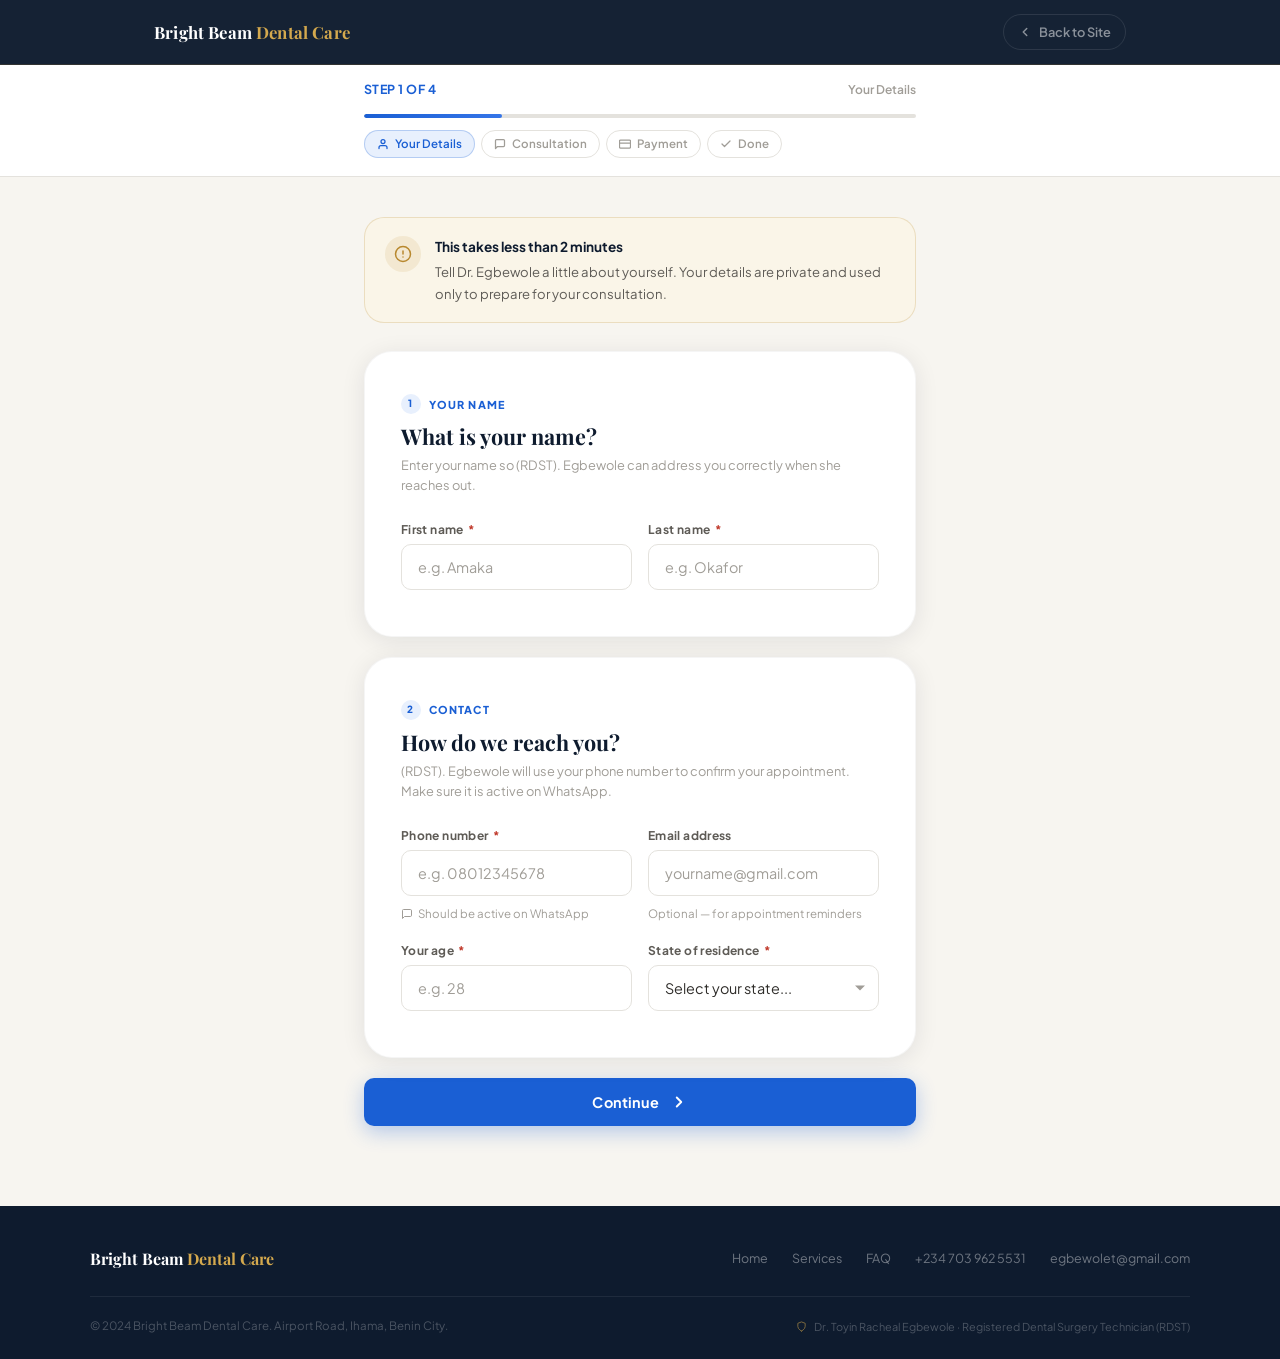
==== commit 698c0299: "cccc" ====
--- a/Consultation.html
+++ b/Consultation.html
@@ -51,7 +51,7 @@
       <div class="q-card">
         <div class="q-num"><span>1</span>Your Name</div>
         <h2 class="q-title">What is your name?</h2>
-        <p class="q-hint">Enter your name so Dr. Egbewole can address you correctly when she reaches out.</p>
+        <p class="q-hint">Enter your name so (RDST). Egbewole can address you correctly when she reaches out.</p>
         <div class="f-row">
           <div class="f-group">
             <label class="f-label" for="fName">First name <em>*</em></label>
@@ -69,7 +69,7 @@
       <div class="q-card">
         <div class="q-num"><span>2</span>Contact</div>
         <h2 class="q-title">How do we reach you?</h2>
-        <p class="q-hint">Dr. Egbewole will use your phone number to confirm your appointment. Make sure it is active on WhatsApp.</p>
+        <p class="q-hint">(RDST). Egbewole will use your phone number to confirm your appointment. Make sure it is active on WhatsApp.</p>
         <div class="f-row">
           <div class="f-group">
             <label class="f-label" for="phone">Phone number <em>*</em></label>
@@ -217,7 +217,7 @@
 
       <div class="trust-block">
         <svg viewBox="0 0 24 24" fill="none" stroke="currentColor" stroke-width="2" stroke-linecap="round" stroke-linejoin="round"><path d="M12 22s8-4 8-10V5l-8-3-8 3v7c0 6 8 10 8 10z"/></svg>
-        <p><strong>This is a legitimate, verified dental practice — not a scam.</strong>Bright Beam Dental Care is operated by Dr. Toyin Racheal Egbewole, a licensed Registered Dental Surgery Technician (RDST) with over 10 years of practice in Benin City. Once your transfer is confirmed, she will contact you personally within 24 hours. If you have any concerns before paying, please call or WhatsApp on <a href="tel:+2347039625531">+234 703 962 5531</a> or email <a href="mailto:egbewolet@gmail.com">egbewolet@gmail.com</a>.</p>
+        <p><strong>This is a legitimate, verified dental practice.</strong>Bright Beam Dental Care is operated by (RDST). Toyin Racheal Egbewole, a licensed Registered Dental Surgery Technician  with over 10 years of practice in Benin City. Once your transfer is confirmed, she will contact you personally within 24 hours. If you have any concerns before paying, please call or WhatsApp on <a href="tel:+2347039625531">+234 703 962 5531</a> or email <a href="mailto:egbewolet@gmail.com">egbewolet@gmail.com</a>.</p>
       </div>
 
       <div class="checks-card">
@@ -229,7 +229,7 @@
         </label>
         <label class="check-row" id="cr2">
           <input type="checkbox" id="chk2"/>
-          <span>My details are accurate and I consent to Dr. Egbewole contacting me via the phone number I provided.</span>
+          <span>My details are accurate and I consent to (RDST). Egbewole contacting me via the phone number I provided.</span>
         </label>
       </div>
 
@@ -247,7 +247,7 @@
       <div class="success-screen">
         <div class="success-ring"><svg viewBox="0 0 24 24" fill="none" stroke="currentColor" stroke-width="2.5" stroke-linecap="round" stroke-linejoin="round"><polyline points="20 6 9 17 4 12"/></svg></div>
         <h2>You are all set!</h2>
-        <p>Your booking and payment confirmation have been sent to Dr. Egbewole via WhatsApp. She will reach out within <strong>24 hours</strong> to confirm your appointment date and time.</p>
+        <p>Your booking and payment confirmation have been sent to (RDST). Egbewole via WhatsApp. She will reach out within <strong>24 hours</strong> to confirm your appointment date and time.</p>
         <div class="success-info">
           <div class="success-info-row"><svg viewBox="0 0 24 24" fill="none" stroke="currentColor" stroke-width="2" stroke-linecap="round" stroke-linejoin="round"><path d="M22 16.92v3a2 2 0 0 1-2.18 2 19.79 19.79 0 0 1-8.63-3.07A19.5 19.5 0 0 1 4.69 12 19.79 19.79 0 0 1 1.61 3.45 2 2 0 0 1 3.59 1.26h3a2 2 0 0 1 2 1.72c.127.96.361 1.903.7 2.81a2 2 0 0 1-.45 2.11L7.91 8.86A16 16 0 0 0 15.14 16.1l.86-.86a2 2 0 0 1 2.11-.45c.907.339 1.85.573 2.81.7A2 2 0 0 1 22 16.92z"/></svg><span>Call or WhatsApp: <a href="tel:+2347039625531">+234 703 962 5531</a></span></div>
           <div class="success-info-row"><svg viewBox="0 0 24 24" fill="none" stroke="currentColor" stroke-width="2" stroke-linecap="round" stroke-linejoin="round"><path d="M4 4h16c1.1 0 2 .9 2 2v12c0 1.1-.9 2-2 2H4c-1.1 0-2-.9-2-2V6c0-1.1.9-2 2-2z"/><polyline points="22,6 12,13 2,6"/></svg><span>Email: <a href="mailto:egbewolet@gmail.com">egbewolet@gmail.com</a></span></div>
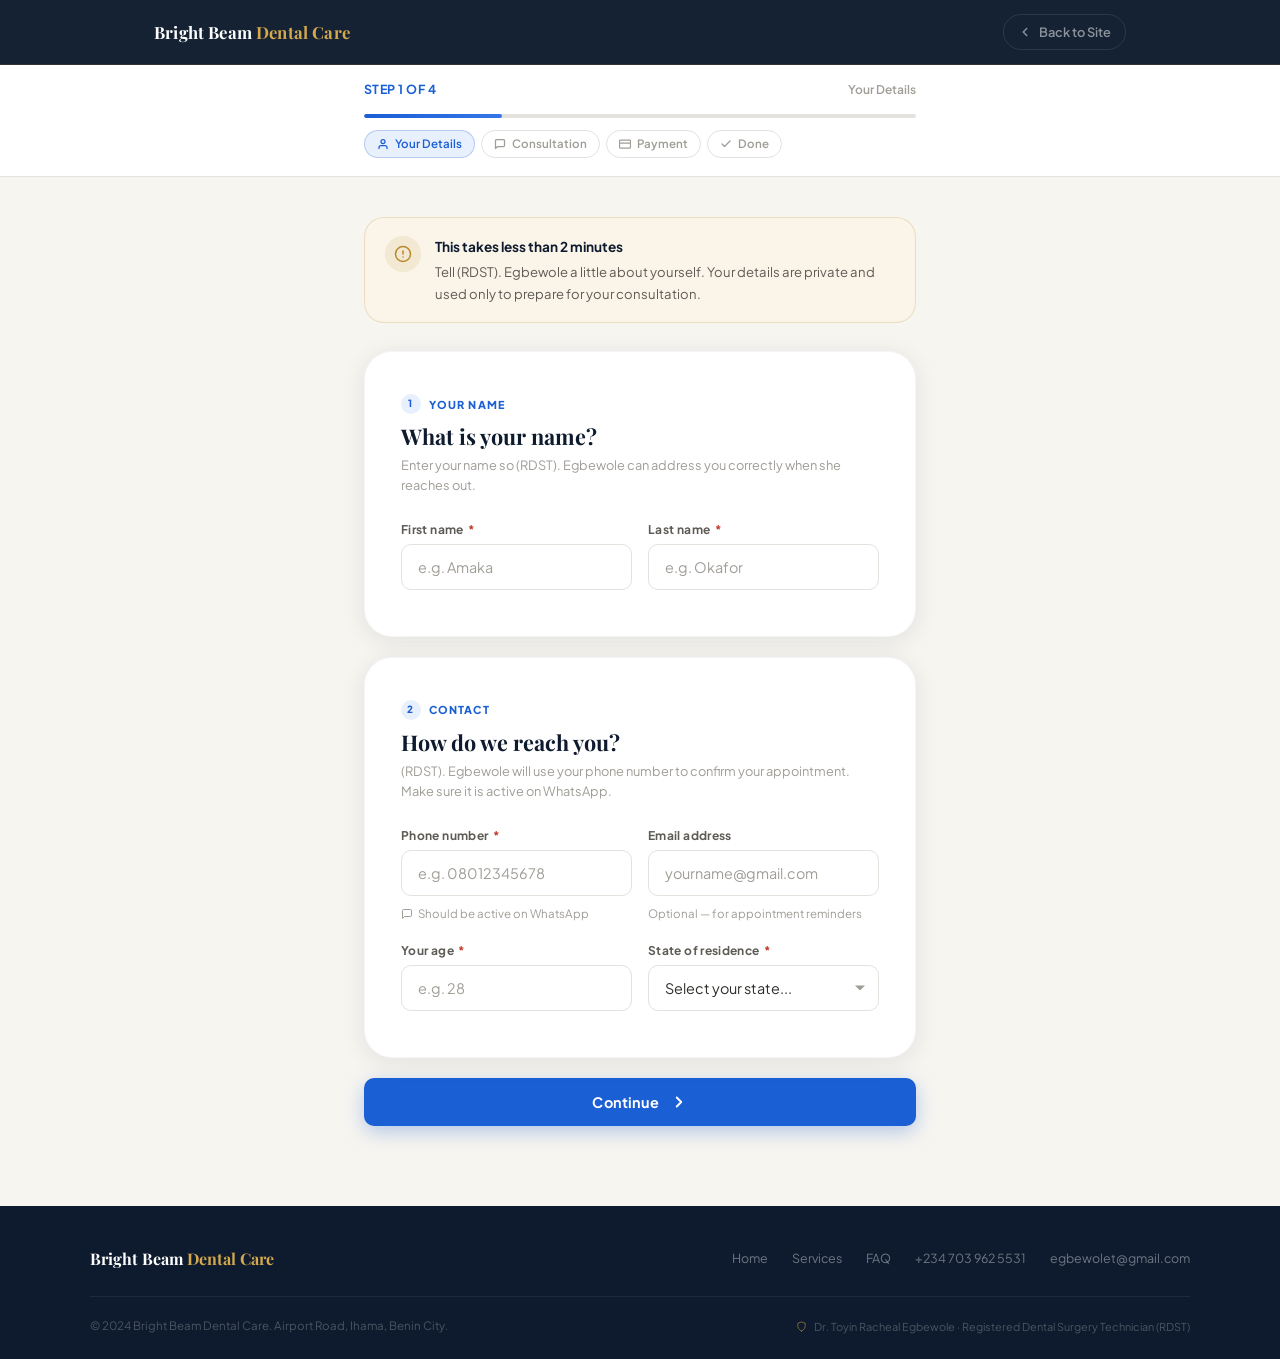
==== commit ec14207b: "ch" ====
--- a/Consultation.html
+++ b/Consultation.html
@@ -45,7 +45,7 @@
     <section class="section active" id="s1">
       <div class="guide-strip">
         <div class="guide-strip-icon"><svg width="18" height="18" viewBox="0 0 24 24" fill="none" stroke="currentColor" stroke-width="2" stroke-linecap="round" stroke-linejoin="round"><circle cx="12" cy="12" r="10"/><line x1="12" y1="8" x2="12" y2="12"/><line x1="12" y1="16" x2="12.01" y2="16"/></svg></div>
-        <div class="guide-strip-text"><strong>This takes less than 2 minutes</strong><p>Tell Dr. Egbewole a little about yourself. Your details are private and used only to prepare for your consultation.</p></div>
+        <div class="guide-strip-text"><strong>This takes less than 2 minutes</strong><p>Tell (RDST). Egbewole a little about yourself. Your details are private and used only to prepare for your consultation.</p></div>
       </div>
 
       <div class="q-card">
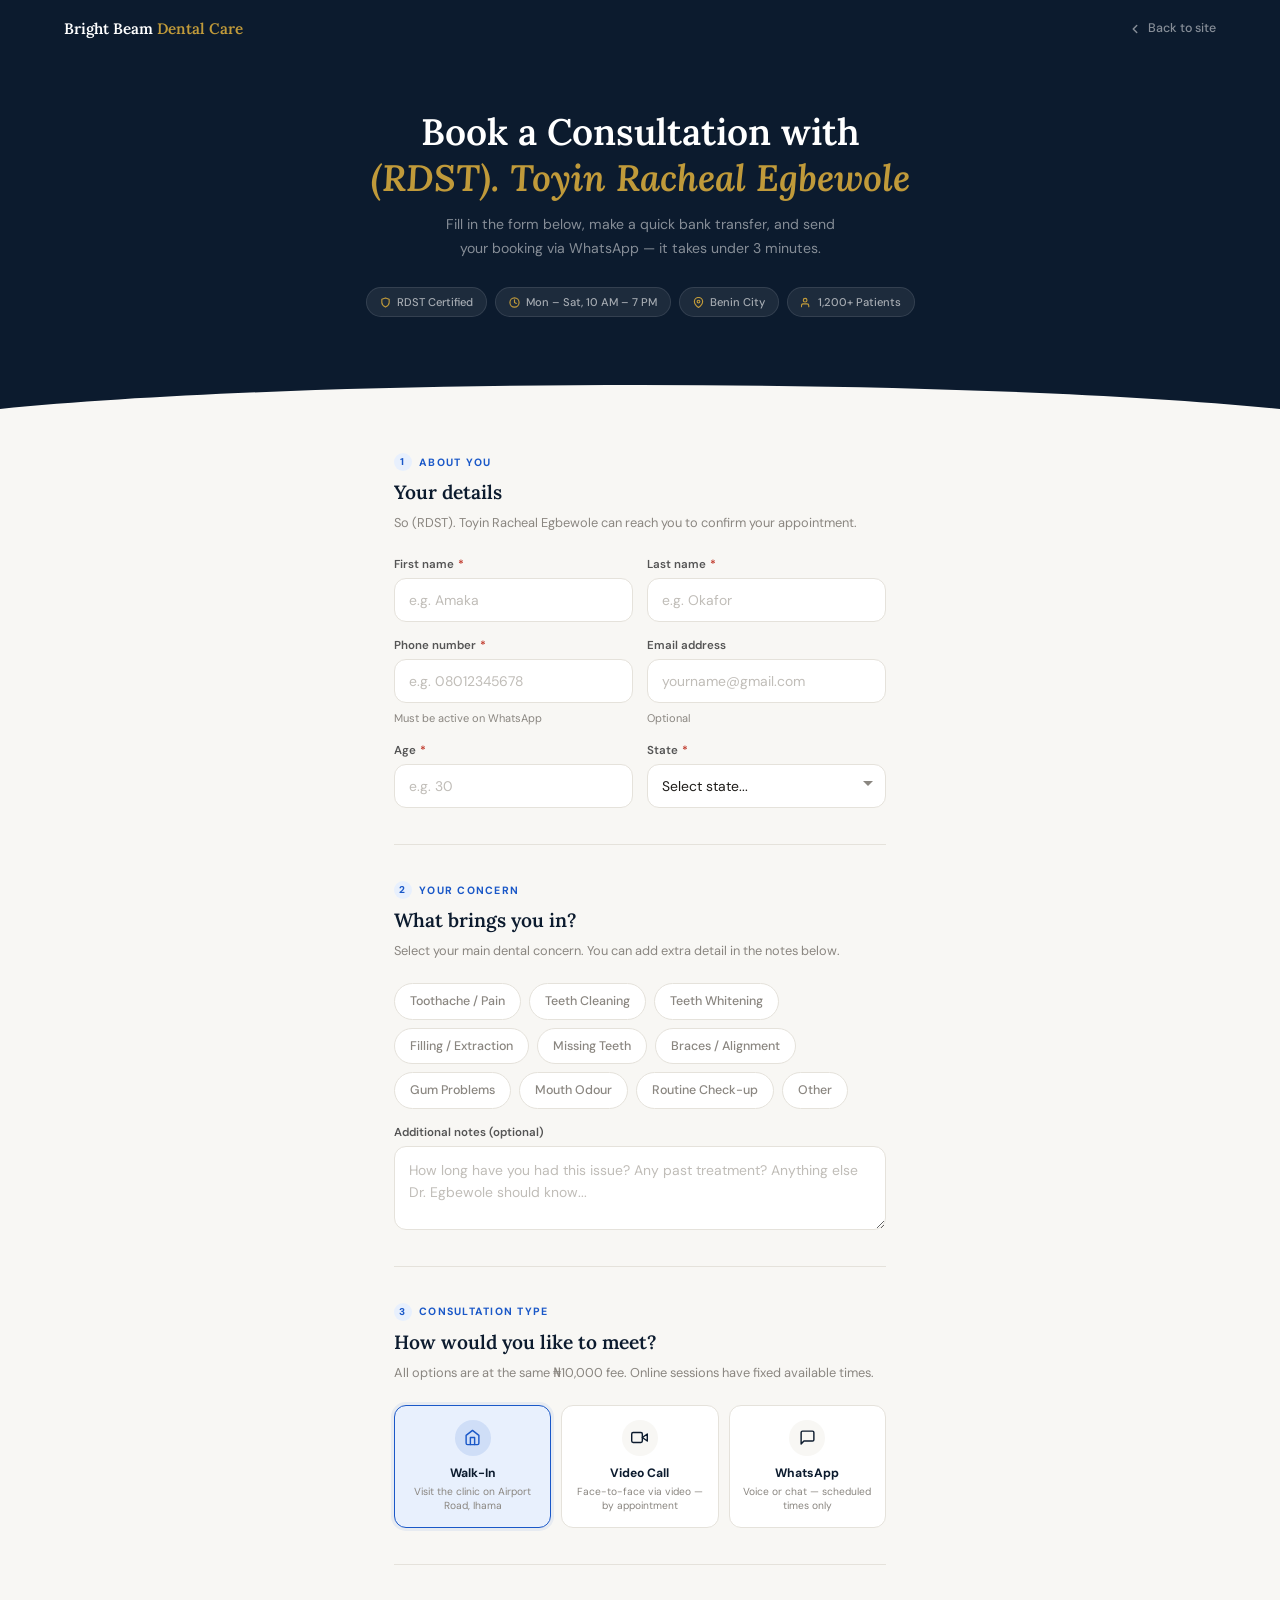
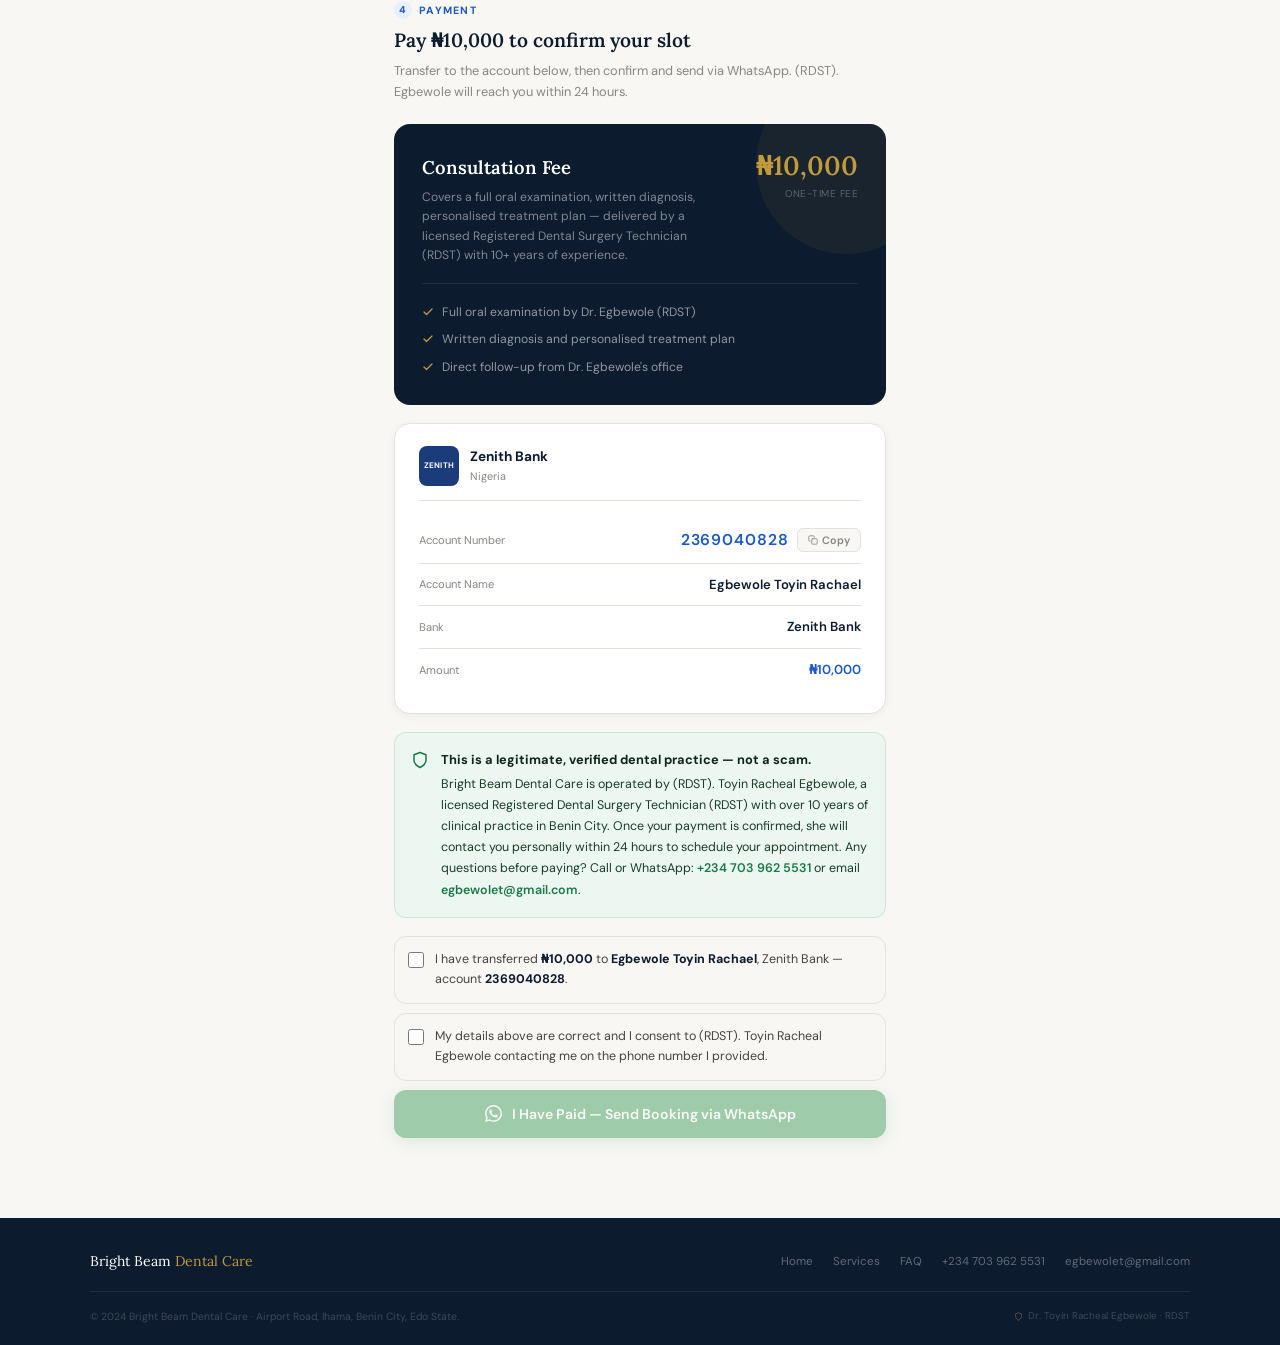
==== commit 54f3ada5: "UPDATED" ====
--- a/Consultation.html
+++ b/Consultation.html
@@ -5,281 +5,564 @@
   <meta name="viewport" content="width=device-width, initial-scale=1.0"/>
   <title>Book a Consultation | Bright Beam Dental Care</title>
   <link rel="preconnect" href="https://fonts.googleapis.com"/>
-  <link rel="preconnect" href="https://fonts.gstatic.com" crossorigin/>
-  <link href="https://fonts.googleapis.com/css2?family=Playfair+Display:ital,wght@0,600;0,700;1,600&family=Plus+Jakarta+Sans:wght@300;400;500;600;700&display=swap" rel="stylesheet"/>
-  <link rel="stylesheet" href="Consult.css">
+  <link href="https://fonts.googleapis.com/css2?family=Lora:ital,wght@0,500;0,600;1,500&family=DM+Sans:wght@400;500;600&display=swap" rel="stylesheet"/>
+  <style>
+    :root {
+      --navy: #0c1b2e;
+      --blue: #1a58c8;
+      --blue-lt: #e8f0fd;
+      --gold: #c09a3a;
+      --gold-lt: #fdf6e3;
+      --white: #ffffff;
+      --bg: #f8f7f4;
+      --line: #e5e2db;
+      --muted: #8a8680;
+      --text: #1e1c19;
+      --green: #1a7a45;
+      --green-bg: #edf7f2;
+      --red: #c0392b;
+      --r: 12px;
+      --t: .22s ease;
+    }
+    *, *::before, *::after { box-sizing: border-box; margin: 0; padding: 0; }
+    html { scroll-behavior: smooth; }
+    body { font-family: 'DM Sans', sans-serif; background: var(--bg); color: var(--text); line-height: 1.65; -webkit-font-smoothing: antialiased; }
+    a { color: inherit; text-decoration: none; }
+    button { cursor: pointer; border: none; background: none; font-family: inherit; }
+
+    /* NAV */
+    .nav { background: var(--navy); padding: 16px 5%; display: flex; align-items: center; justify-content: space-between; position: sticky; top: 0; z-index: 50; }
+    .nav-logo { font-family: 'Lora', serif; font-size: .95rem; font-weight: 600; color: #fff; }
+    .nav-logo em { color: var(--gold); font-style: normal; }
+    .nav-home { font-size: .78rem; font-weight: 500; color: rgba(255,255,255,.5); display: flex; align-items: center; gap: 6px; transition: color var(--t); }
+    .nav-home:hover { color: var(--gold); }
+    .nav-home svg { width: 14px; height: 14px; }
+
+    /* HERO */
+    .hero { background: var(--navy); padding: 52px 5% 60px; text-align: center; }
+    .hero h1 { font-family: 'Lora', serif; font-size: clamp(1.55rem, 4vw, 2.3rem); font-weight: 600; color: #fff; margin-bottom: 12px; line-height: 1.25; }
+    .hero h1 em { color: var(--gold); font-style: italic; }
+    .hero p { font-size: .88rem; color: rgba(255,255,255,.5); max-width: 420px; margin: 0 auto 26px; line-height: 1.7; }
+    .pills { display: flex; flex-wrap: wrap; gap: 8px; justify-content: center; }
+    .pill { display: inline-flex; align-items: center; gap: 6px; background: rgba(255,255,255,.07); border: 1px solid rgba(255,255,255,.1); border-radius: 40px; padding: 5px 13px; font-size: .7rem; font-weight: 500; color: rgba(255,255,255,.6); }
+    .pill svg { width: 11px; height: 11px; color: var(--gold); }
+
+    /* WAVE */
+    .wave { display: block; line-height: 0; }
+    .wave svg { width: 100%; height: 36px; }
+
+    /* WRAP */
+    .wrap { max-width: 620px; margin: 0 auto; padding: 44px 5% 80px; }
+
+    /* SECTION LABELS */
+    .sec-tag { font-size: .66rem; font-weight: 700; letter-spacing: .12em; text-transform: uppercase; color: var(--blue); margin-bottom: 6px; display: flex; align-items: center; gap: 7px; }
+    .sec-tag span { display: inline-flex; align-items: center; justify-content: center; width: 18px; height: 18px; border-radius: 50%; background: var(--blue-lt); font-size: .62rem; font-weight: 800; color: var(--blue); }
+    .sec-title { font-family: 'Lora', serif; font-size: 1.2rem; font-weight: 600; color: var(--navy); margin-bottom: 3px; }
+    .sec-hint { font-size: .8rem; color: var(--muted); margin-bottom: 22px; }
+    .div { border: none; border-top: 1px solid var(--line); margin: 36px 0; }
+
+    /* FIELDS */
+    .row { display: grid; grid-template-columns: 1fr 1fr; gap: 14px; margin-bottom: 14px; }
+    .row.full { grid-template-columns: 1fr; }
+    .fg { display: flex; flex-direction: column; gap: 4px; }
+    .lbl { font-size: .72rem; font-weight: 600; color: #555; }
+    .lbl em { color: var(--red); font-style: normal; margin-left: 1px; }
+    .inp, .sel, .txa {
+      width: 100%; padding: 12px 14px;
+      border: 1.5px solid var(--line); border-radius: var(--r);
+      font-family: 'DM Sans', sans-serif; font-size: .87rem; color: var(--text);
+      background: var(--white); outline: none; appearance: none;
+      transition: border-color var(--t), box-shadow var(--t);
+    }
+    .inp::placeholder, .txa::placeholder { color: #c0bdb8; }
+    .inp:focus, .sel:focus, .txa:focus { border-color: var(--blue); box-shadow: 0 0 0 3px rgba(26,88,200,.09); }
+    .inp.e, .sel.e { border-color: var(--red); }
+    .err { font-size: .7rem; color: var(--red); display: none; margin-top: 1px; }
+    .err.on { display: block; }
+    .txa { resize: vertical; min-height: 84px; line-height: 1.6; }
+    .sel-w { position: relative; }
+    .sel-w::after { content: ''; position: absolute; right: 13px; top: 50%; transform: translateY(-50%); border: 5px solid transparent; border-top-color: var(--muted); pointer-events: none; }
+    .helper { font-size: .69rem; color: var(--muted); margin-top: 2px; }
+
+    /* CHIPS */
+    .chips { display: flex; flex-wrap: wrap; gap: 8px; margin-bottom: 4px; }
+    .chip { position: relative; cursor: pointer; }
+    .chip input { position: absolute; opacity: 0; pointer-events: none; }
+    .chip-l { padding: 7px 15px; border: 1.5px solid var(--line); border-radius: 40px; font-size: .78rem; font-weight: 500; color: var(--muted); background: var(--white); transition: var(--t); display: block; }
+    .chip:hover .chip-l { border-color: var(--blue); color: var(--blue); }
+    .chip input:checked + .chip-l { background: var(--blue); color: #fff; border-color: var(--blue); box-shadow: 0 2px 8px rgba(26,88,200,.22); }
+
+    /* TYPE TILES */
+    .type-grid { display: grid; grid-template-columns: repeat(3, 1fr); gap: 10px; margin-bottom: 8px; }
+    .type { position: relative; cursor: pointer; }
+    .type input { position: absolute; opacity: 0; pointer-events: none; }
+    .type-l { border: 1.5px solid var(--line); border-radius: var(--r); padding: 14px 10px; text-align: center; background: var(--white); transition: var(--t); }
+    .type:hover .type-l { border-color: var(--blue); }
+    .type input:checked + .type-l { border-color: var(--blue); background: var(--blue-lt); box-shadow: 0 0 0 3px rgba(26,88,200,.08); }
+    .type-icon { width: 36px; height: 36px; border-radius: 50%; background: var(--bg); display: flex; align-items: center; justify-content: center; margin: 0 auto 7px; transition: var(--t); }
+    .type input:checked + .type-l .type-icon { background: rgba(26,88,200,.12); }
+    .type-icon svg { width: 17px; height: 17px; color: var(--navy); }
+    .type input:checked + .type-l .type-icon svg { color: var(--blue); }
+    .type-n { font-size: .76rem; font-weight: 700; color: var(--navy); margin-bottom: 2px; }
+    .type-d { font-size: .64rem; color: var(--muted); line-height: 1.4; }
+
+    /* TIMES BOX */
+    .times-box { background: var(--gold-lt); border: 1px solid rgba(192,154,58,.22); border-radius: var(--r); padding: 14px 16px; margin-top: 10px; display: none; }
+    .times-box.on { display: block; }
+    .times-title { font-size: .67rem; font-weight: 700; letter-spacing: .08em; text-transform: uppercase; color: var(--gold); margin-bottom: 9px; }
+    .times-list { display: grid; grid-template-columns: 1fr 1fr; gap: 6px; }
+    .times-item { font-size: .74rem; color: #5c5030; display: flex; align-items: center; gap: 5px; }
+    .times-item svg { width: 11px; height: 11px; color: var(--gold); flex-shrink: 0; }
+
+    /* PAYMENT */
+    .pay-block { background: var(--navy); border-radius: 16px; padding: 28px; margin-bottom: 18px; position: relative; overflow: hidden; }
+    .pay-block::before { content: ''; position: absolute; top: -50px; right: -50px; width: 180px; height: 180px; border-radius: 50%; background: rgba(192,154,58,.07); pointer-events: none; }
+    .pay-header { display: flex; align-items: flex-start; justify-content: space-between; gap: 14px; margin-bottom: 18px; padding-bottom: 18px; border-bottom: 1px solid rgba(255,255,255,.08); }
+    .pay-header h3 { font-family: 'Lora', serif; font-size: 1.15rem; font-weight: 600; color: #fff; margin-bottom: 5px; }
+    .pay-header p { font-size: .76rem; color: rgba(255,255,255,.48); line-height: 1.6; max-width: 300px; }
+    .pay-amount { text-align: right; flex-shrink: 0; }
+    .pay-amount strong { font-family: 'Lora', serif; font-size: 1.65rem; font-weight: 600; color: var(--gold); display: block; line-height: 1; }
+    .pay-amount small { font-size: .62rem; color: rgba(255,255,255,.3); text-transform: uppercase; letter-spacing: .05em; }
+    .pay-inc { display: flex; flex-direction: column; gap: 7px; }
+    .pay-inc-row { display: flex; align-items: center; gap: 8px; font-size: .76rem; color: rgba(255,255,255,.55); }
+    .pay-inc-row svg { width: 12px; height: 12px; color: var(--gold); flex-shrink: 0; }
+
+    /* BANK */
+    .bank { background: var(--white); border: 1px solid var(--line); border-radius: 16px; padding: 22px 24px; margin-bottom: 18px; box-shadow: 0 2px 10px rgba(0,0,0,.05); }
+    .bank-top { display: flex; align-items: center; gap: 11px; margin-bottom: 16px; padding-bottom: 14px; border-bottom: 1px solid var(--line); }
+    .bank-logo { width: 40px; height: 40px; border-radius: 8px; background: #1b3c7a; display: flex; align-items: center; justify-content: center; font-size: .5rem; font-weight: 700; color: #fff; letter-spacing: .04em; flex-shrink: 0; }
+    .bank-name { font-size: .85rem; font-weight: 700; color: var(--navy); }
+    .bank-name small { font-size: .68rem; font-weight: 400; color: var(--muted); display: block; }
+    .bank-rows { display: flex; flex-direction: column; }
+    .bank-r { display: flex; align-items: center; justify-content: space-between; padding: 10px 0; border-bottom: 1px solid var(--line); gap: 10px; }
+    .bank-r:last-child { border-bottom: none; }
+    .bank-lbl { font-size: .7rem; color: var(--muted); }
+    .bank-val { font-size: .82rem; font-weight: 600; color: var(--navy); display: flex; align-items: center; gap: 8px; }
+    .acct { font-size: .98rem; letter-spacing: .06em; color: var(--blue); }
+    .copy-btn { display: inline-flex; align-items: center; gap: 4px; padding: 4px 10px; background: var(--bg); border: 1px solid var(--line); border-radius: 6px; font-size: .67rem; font-weight: 600; color: var(--muted); transition: var(--t); cursor: pointer; }
+    .copy-btn:hover { background: var(--blue); color: #fff; border-color: var(--blue); }
+    .copy-btn.ok { background: var(--green); color: #fff; border-color: var(--green); }
+    .copy-btn svg { width: 10px; height: 10px; }
+
+    /* TRUST */
+    .trust { display: flex; gap: 12px; background: var(--green-bg); border: 1px solid rgba(26,122,69,.14); border-radius: var(--r); padding: 16px; margin-bottom: 18px; }
+    .trust svg { width: 18px; height: 18px; color: var(--green); flex-shrink: 0; margin-top: 2px; }
+    .trust p { font-size: .78rem; color: #1a3d28; line-height: 1.7; }
+    .trust p strong { display: block; font-size: .8rem; color: #0f2518; margin-bottom: 3px; }
+    .trust a { color: var(--green); font-weight: 600; }
+
+    /* CHECKS */
+    .chk-row { display: flex; align-items: flex-start; gap: 11px; padding: 13px; border: 1.5px solid var(--line); border-radius: var(--r); margin-bottom: 9px; transition: var(--t); cursor: pointer; }
+    .chk-row:hover { border-color: var(--blue); }
+    .chk-row.on { border-color: var(--green); background: var(--green-bg); }
+    .chk-row input { width: 16px; height: 16px; accent-color: var(--green); flex-shrink: 0; margin-top: 2px; cursor: pointer; }
+    .chk-row span { font-size: .78rem; color: #444; line-height: 1.6; }
+    .chk-row span strong { color: var(--navy); }
+
+    /* SEND BTN */
+    .send-btn { width: 100%; padding: 15px; background: #1a8a3a; color: #fff; border-radius: var(--r); font-size: .88rem; font-weight: 600; display: flex; align-items: center; justify-content: center; gap: 10px; transition: var(--t); margin-top: 4px; box-shadow: 0 4px 16px rgba(26,138,58,.28); }
+    .send-btn:hover:not(:disabled) { background: #136b2c; transform: translateY(-1px); }
+    .send-btn:disabled { opacity: .4; cursor: not-allowed; transform: none; }
+    .send-btn svg { width: 17px; height: 17px; }
+
+    /* SUCCESS */
+    .success { text-align: center; padding: 52px 0 64px; display: none; }
+    .success.on { display: block; animation: up .5s ease both; }
+    @keyframes up { from { opacity: 0; transform: translateY(18px); } to { opacity: 1; transform: none; } }
+    .ok-ring { width: 76px; height: 76px; border-radius: 50%; background: var(--green-bg); border: 2px solid rgba(26,122,69,.2); display: flex; align-items: center; justify-content: center; margin: 0 auto 18px; animation: pop .5s .15s cubic-bezier(.34,1.56,.64,1) both; }
+    @keyframes pop { from { transform: scale(0); } to { transform: scale(1); } }
+    .ok-ring svg { width: 32px; height: 32px; color: var(--green); }
+    .success h2 { font-family: 'Lora', serif; font-size: 1.65rem; color: var(--navy); margin-bottom: 10px; }
+    .success p { font-size: .83rem; color: var(--muted); max-width: 360px; margin: 0 auto 26px; line-height: 1.7; }
+    .s-contacts { background: var(--white); border: 1px solid var(--line); border-radius: 14px; padding: 18px 22px; max-width: 360px; margin: 0 auto 22px; text-align: left; }
+    .s-row { display: flex; align-items: center; gap: 9px; padding: 8px 0; border-bottom: 1px solid var(--line); font-size: .78rem; color: #555; }
+    .s-row:last-child { border-bottom: none; }
+    .s-row svg { width: 13px; height: 13px; color: var(--blue); flex-shrink: 0; }
+    .s-row a { color: var(--blue); font-weight: 600; }
+    .home-btn { display: inline-flex; align-items: center; gap: 7px; padding: 11px 26px; background: var(--navy); color: #fff; border-radius: var(--r); font-size: .83rem; font-weight: 600; transition: var(--t); }
+    .home-btn:hover { opacity: .85; }
+    .home-btn svg { width: 13px; height: 13px; }
+
+    /* FOOTER */
+    .footer { background: var(--navy); padding: 32px 5% 20px; }
+    .ft { max-width: 1100px; margin: 0 auto; }
+    .ft-top { display: flex; align-items: center; justify-content: space-between; padding-bottom: 18px; border-bottom: 1px solid rgba(255,255,255,.07); margin-bottom: 16px; flex-wrap: wrap; gap: 12px; }
+    .ft-logo { font-family: 'Lora', serif; font-size: .88rem; color: #fff; }
+    .ft-logo em { color: var(--gold); font-style: normal; }
+    .ft-links { display: flex; gap: 20px; flex-wrap: wrap; }
+    .ft-links a { font-size: .72rem; color: rgba(255,255,255,.35); transition: color var(--t); }
+    .ft-links a:hover { color: var(--gold); }
+    .ft-bottom { display: flex; align-items: center; justify-content: space-between; flex-wrap: wrap; gap: 8px; }
+    .ft-copy { font-size: .65rem; color: rgba(255,255,255,.2); }
+    .ft-cred { font-size: .62rem; color: rgba(255,255,255,.2); display: flex; align-items: center; gap: 5px; }
+    .ft-cred svg { width: 9px; height: 9px; color: var(--gold); opacity: .5; }
+
+    /* RESPONSIVE */
+    @media (max-width: 520px) {
+      .row { grid-template-columns: 1fr; }
+      .type-grid { grid-template-columns: 1fr; }
+      .pay-header { flex-direction: column; gap: 10px; }
+      .pay-amount { text-align: left; }
+      .pay-block { padding: 22px 16px; }
+      .bank { padding: 16px 14px; }
+      .times-list { grid-template-columns: 1fr; }
+      .ft-top { flex-direction: column; align-items: flex-start; }
+      .ft-bottom { flex-direction: column; align-items: flex-start; }
+    }
+  </style>
 </head>
 <body>
 
+<!-- NAV -->
 <nav class="nav">
-  <div class="nav-inner">
-    <div class="nav-brand">Bright Beam <span>Dental Care</span></div>
-    <a href="index.html" class="nav-back">
-      <svg viewBox="0 0 24 24" fill="none" stroke="currentColor" stroke-width="2.5" stroke-linecap="round" stroke-linejoin="round"><polyline points="15 18 9 12 15 6"/></svg>
-      Back to Site
-    </a>
-  </div>
+  <div class="nav-logo">Bright Beam <em>Dental Care</em></div>
+  <a href="index.html" class="nav-home">
+    <svg viewBox="0 0 24 24" fill="none" stroke="currentColor" stroke-width="2.5" stroke-linecap="round" stroke-linejoin="round"><polyline points="15 18 9 12 15 6"/></svg>
+    Back to site
+  </a>
 </nav>
 
-<div class="page">
-
-  <div class="progress-header" id="progressHeader">
-    <div class="progress-inner">
-      <div class="progress-top">
-        <span class="progress-label" id="progressLabel">Step 1 of 4</span>
-        <span class="progress-fraction" id="progressFraction">Your Details</span>
-      </div>
-      <div class="progress-track"><div class="progress-fill" id="progressFill" style="width:25%"></div></div>
-      <div class="progress-steps">
-        <div class="progress-step active" id="ps1"><svg viewBox="0 0 24 24" fill="none" stroke="currentColor" stroke-width="2.5" stroke-linecap="round" stroke-linejoin="round"><path d="M20 21v-2a4 4 0 0 0-4-4H8a4 4 0 0 0-4 4v2"/><circle cx="12" cy="7" r="4"/></svg>Your Details</div>
-        <div class="progress-step" id="ps2"><svg viewBox="0 0 24 24" fill="none" stroke="currentColor" stroke-width="2.5" stroke-linecap="round" stroke-linejoin="round"><path d="M21 15a2 2 0 0 1-2 2H7l-4 4V5a2 2 0 0 1 2-2h14a2 2 0 0 1 2 2z"/></svg>Consultation</div>
-        <div class="progress-step" id="ps3"><svg viewBox="0 0 24 24" fill="none" stroke="currentColor" stroke-width="2.5" stroke-linecap="round" stroke-linejoin="round"><rect x="1" y="4" width="22" height="16" rx="2"/><line x1="1" y1="10" x2="23" y2="10"/></svg>Payment</div>
-        <div class="progress-step" id="ps4"><svg viewBox="0 0 24 24" fill="none" stroke="currentColor" stroke-width="2.5" stroke-linecap="round" stroke-linejoin="round"><polyline points="20 6 9 17 4 12"/></svg>Done</div>
-      </div>
-    </div>
-  </div>
-
-  <main class="main">
-
-    <!-- STEP 1 -->
-    <section class="section active" id="s1">
-      <div class="guide-strip">
-        <div class="guide-strip-icon"><svg width="18" height="18" viewBox="0 0 24 24" fill="none" stroke="currentColor" stroke-width="2" stroke-linecap="round" stroke-linejoin="round"><circle cx="12" cy="12" r="10"/><line x1="12" y1="8" x2="12" y2="12"/><line x1="12" y1="16" x2="12.01" y2="16"/></svg></div>
-        <div class="guide-strip-text"><strong>This takes less than 2 minutes</strong><p>Tell (RDST). Egbewole a little about yourself. Your details are private and used only to prepare for your consultation.</p></div>
-      </div>
-
-      <div class="q-card">
-        <div class="q-num"><span>1</span>Your Name</div>
-        <h2 class="q-title">What is your name?</h2>
-        <p class="q-hint">Enter your name so (RDST). Egbewole can address you correctly when she reaches out.</p>
-        <div class="f-row">
-          <div class="f-group">
-            <label class="f-label" for="fName">First name <em>*</em></label>
-            <input class="f-input" type="text" id="fName" placeholder="e.g. Amaka" autocomplete="given-name"/>
-            <span class="f-err" id="e-fName">Please enter your first name</span>
-          </div>
-          <div class="f-group">
-            <label class="f-label" for="lName">Last name <em>*</em></label>
-            <input class="f-input" type="text" id="lName" placeholder="e.g. Okafor" autocomplete="family-name"/>
-            <span class="f-err" id="e-lName">Please enter your last name</span>
-          </div>
+<!-- HERO -->
+<div class="hero">
+  <h1>Book a Consultation with<br><em>(RDST). Toyin Racheal Egbewole</em></h1>
+  <p>Fill in the form below, make a quick bank transfer, and send your booking via WhatsApp — it takes under 3 minutes.</p>
+  <div class="pills">
+    <span class="pill"><svg viewBox="0 0 24 24" fill="none" stroke="currentColor" stroke-width="2.5" stroke-linecap="round" stroke-linejoin="round"><path d="M12 22s8-4 8-10V5l-8-3-8 3v7c0 6 8 10 8 10z"/></svg>RDST Certified</span>
+    <span class="pill"><svg viewBox="0 0 24 24" fill="none" stroke="currentColor" stroke-width="2.5" stroke-linecap="round" stroke-linejoin="round"><circle cx="12" cy="12" r="10"/><polyline points="12 6 12 12 16 14"/></svg>Mon – Sat, 10 AM – 7 PM</span>
+    <span class="pill"><svg viewBox="0 0 24 24" fill="none" stroke="currentColor" stroke-width="2.5" stroke-linecap="round" stroke-linejoin="round"><path d="M21 10c0 7-9 13-9 13S3 17 3 10a9 9 0 0 1 18 0z"/><circle cx="12" cy="10" r="3"/></svg>Benin City</span>
+    <span class="pill"><svg viewBox="0 0 24 24" fill="none" stroke="currentColor" stroke-width="2.5" stroke-linecap="round" stroke-linejoin="round"><path d="M17 21v-2a4 4 0 0 0-4-4H5a4 4 0 0 0-4 4v2"/><circle cx="9" cy="7" r="4"/></svg>1,200+ Patients</span>
+  </div>
+</div>
+<svg class="wave" viewBox="0 0 1440 36" xmlns="http://www.w3.org/2000/svg" preserveAspectRatio="none">
+  <path d="M0,36 C360,0 1080,0 1440,36 L1440,0 L0,0 Z" fill="#0c1b2e"/>
+</svg>
+
+<div class="wrap">
+<div id="formArea">
+
+  <!-- ── STEP 1: ABOUT YOU ── -->
+  <div class="sec-tag"><span>1</span> About you</div>
+  <div class="sec-title">Your details</div>
+  <div class="sec-hint">So (RDST). Toyin Racheal Egbewole can reach you to confirm your appointment.</div>
+
+  <div class="row">
+    <div class="fg">
+      <label class="lbl" for="fName">First name <em>*</em></label>
+      <input class="inp" type="text" id="fName" placeholder="e.g. Amaka" autocomplete="given-name"/>
+      <span class="err" id="e-fName">Enter your first name</span>
+    </div>
+    <div class="fg">
+      <label class="lbl" for="lName">Last name <em>*</em></label>
+      <input class="inp" type="text" id="lName" placeholder="e.g. Okafor" autocomplete="family-name"/>
+      <span class="err" id="e-lName">Enter your last name</span>
+    </div>
+  </div>
+  <div class="row">
+    <div class="fg">
+      <label class="lbl" for="phone">Phone number <em>*</em></label>
+      <input class="inp" type="tel" id="phone" placeholder="e.g. 08012345678" autocomplete="tel"/>
+      <span class="err" id="e-phone">Enter a valid Nigerian phone number</span>
+      <div class="helper">Must be active on WhatsApp</div>
+    </div>
+    <div class="fg">
+      <label class="lbl" for="email">Email address</label>
+      <input class="inp" type="email" id="email" placeholder="yourname@gmail.com" autocomplete="email"/>
+      <div class="helper">Optional</div>
+    </div>
+  </div>
+  <div class="row">
+    <div class="fg">
+      <label class="lbl" for="age">Age <em>*</em></label>
+      <input class="inp" type="number" id="age" placeholder="e.g. 30" min="5" max="110"/>
+      <span class="err" id="e-age">Enter your age</span>
+    </div>
+    <div class="fg">
+      <label class="lbl" for="state">State <em>*</em></label>
+      <div class="sel-w">
+        <select class="sel" id="state">
+          <option value="">Select state...</option>
+          <option>Edo State</option><option>Delta State</option>
+          <option>Lagos State</option><option>Abuja (FCT)</option>
+          <option>Rivers State</option><option>Ondo State</option>
+          <option>Ekiti State</option><option>Oyo State</option>
+          <option>Anambra State</option><option>Imo State</option>
+          <option>Kano State</option><option>Kaduna State</option>
+          <option>Other</option>
+        </select>
+      </div>
+      <span class="err" id="e-state">Select your state</span>
+    </div>
+  </div>
+
+  <hr class="div"/>
+
+  <!-- ── STEP 2: CONCERN ── -->
+  <div class="sec-tag"><span>2</span> Your concern</div>
+  <div class="sec-title">What brings you in?</div>
+  <div class="sec-hint">Select your main dental concern. You can add extra detail in the notes below.</div>
+
+  <div class="chips">
+    <label class="chip"><input type="radio" name="concern" value="Toothache or pain"/><span class="chip-l">Toothache / Pain</span></label>
+    <label class="chip"><input type="radio" name="concern" value="Teeth cleaning"/><span class="chip-l">Teeth Cleaning</span></label>
+    <label class="chip"><input type="radio" name="concern" value="Teeth whitening"/><span class="chip-l">Teeth Whitening</span></label>
+    <label class="chip"><input type="radio" name="concern" value="Tooth filling or extraction"/><span class="chip-l">Filling / Extraction</span></label>
+    <label class="chip"><input type="radio" name="concern" value="Missing teeth (dentures)"/><span class="chip-l">Missing Teeth</span></label>
+    <label class="chip"><input type="radio" name="concern" value="Braces or teeth alignment"/><span class="chip-l">Braces / Alignment</span></label>
+    <label class="chip"><input type="radio" name="concern" value="Gum problems"/><span class="chip-l">Gum Problems</span></label>
+    <label class="chip"><input type="radio" name="concern" value="Mouth odour (bad breath)"/><span class="chip-l">Mouth Odour</span></label>
+    <label class="chip"><input type="radio" name="concern" value="Routine check-up"/><span class="chip-l">Routine Check-up</span></label>
+    <label class="chip"><input type="radio" name="concern" value="Other"/><span class="chip-l">Other</span></label>
+  </div>
+  <span class="err" id="e-concern" style="margin-top:6px">Please select a concern</span>
+
+  <div class="row full" style="margin-top:14px">
+    <div class="fg">
+      <label class="lbl" for="notes">Additional notes (optional)</label>
+      <textarea class="txa" id="notes" placeholder="How long have you had this issue? Any past treatment? Anything else Dr. Egbewole should know..."></textarea>
+    </div>
+  </div>
+
+  <hr class="div"/>
+
+  <!-- ── STEP 3: CONSULT TYPE ── -->
+  <div class="sec-tag"><span>3</span> Consultation type</div>
+  <div class="sec-title">How would you like to meet?</div>
+  <div class="sec-hint">All options are at the same &#x20A6;10,000 fee. Online sessions have fixed available times.</div>
+
+  <div class="type-grid">
+    <label class="type">
+      <input type="radio" name="ctype" value="Walk-In (Clinic)" checked/>
+      <div class="type-l">
+        <div class="type-icon"><svg viewBox="0 0 24 24" fill="none" stroke="currentColor" stroke-width="2" stroke-linecap="round" stroke-linejoin="round"><path d="M3 9l9-7 9 7v11a2 2 0 0 1-2 2H5a2 2 0 0 1-2-2z"/><polyline points="9 22 9 12 15 12 15 22"/></svg></div>
+        <div class="type-n">Walk-In</div>
+        <div class="type-d">Visit the clinic on Airport Road, Ihama</div>
+      </div>
+    </label>
+    <label class="type">
+      <input type="radio" name="ctype" value="Video Call (Online)"/>
+      <div class="type-l">
+        <div class="type-icon"><svg viewBox="0 0 24 24" fill="none" stroke="currentColor" stroke-width="2" stroke-linecap="round" stroke-linejoin="round"><polygon points="23 7 16 12 23 17 23 7"/><rect x="1" y="5" width="15" height="14" rx="2" ry="2"/></svg></div>
+        <div class="type-n">Video Call</div>
+        <div class="type-d">Face-to-face via video — by appointment</div>
+      </div>
+    </label>
+    <label class="type">
+      <input type="radio" name="ctype" value="WhatsApp (Voice or Chat)"/>
+      <div class="type-l">
+        <div class="type-icon"><svg viewBox="0 0 24 24" fill="none" stroke="currentColor" stroke-width="2" stroke-linecap="round" stroke-linejoin="round"><path d="M21 15a2 2 0 0 1-2 2H7l-4 4V5a2 2 0 0 1 2-2h14a2 2 0 0 1 2 2z"/></svg></div>
+        <div class="type-n">WhatsApp</div>
+        <div class="type-d">Voice or chat — scheduled times only</div>
+      </div>
+    </label>
+  </div>
+
+  <div class="times-box" id="timesBox">
+    <div class="times-title">Online session times</div>
+    <div class="times-list">
+      <div class="times-item"><svg viewBox="0 0 24 24" fill="none" stroke="currentColor" stroke-width="2.5" stroke-linecap="round" stroke-linejoin="round"><circle cx="12" cy="12" r="10"/><polyline points="12 6 12 12 16 14"/></svg>Mon &amp; Wed: 5 – 7 PM</div>
+      <div class="times-item"><svg viewBox="0 0 24 24" fill="none" stroke="currentColor" stroke-width="2.5" stroke-linecap="round" stroke-linejoin="round"><circle cx="12" cy="12" r="10"/><polyline points="12 6 12 12 16 14"/></svg>Friday: 4 – 6 PM</div>
+      <div class="times-item"><svg viewBox="0 0 24 24" fill="none" stroke="currentColor" stroke-width="2.5" stroke-linecap="round" stroke-linejoin="round"><circle cx="12" cy="12" r="10"/><polyline points="12 6 12 12 16 14"/></svg>Saturday: 11 AM – 2 PM</div>
+      <div class="times-item"><svg viewBox="0 0 24 24" fill="none" stroke="currentColor" stroke-width="2.5" stroke-linecap="round" stroke-linejoin="round"><circle cx="12" cy="12" r="10"/><polyline points="12 6 12 12 16 14"/></svg>Subject to availability</div>
+    </div>
+  </div>
+
+  <hr class="div"/>
+
+  <!-- ── STEP 4: PAYMENT ── -->
+  <div class="sec-tag"><span>4</span> Payment</div>
+  <div class="sec-title">Pay &#x20A6;10,000 to confirm your slot</div>
+  <div class="sec-hint">Transfer to the account below, then confirm and send via WhatsApp. (RDST). Egbewole will reach you within 24 hours.</div>
+
+  <div class="pay-block">
+    <div class="pay-header">
+      <div>
+        <h3>Consultation Fee</h3>
+        <p>Covers a full oral examination, written diagnosis, personalised treatment plan — delivered by a licensed Registered Dental Surgery Technician (RDST) with 10+ years of experience.</p>
+      </div>
+      <div class="pay-amount">
+        <strong>&#x20A6;10,000</strong>
+        <small>One-time fee</small>
+      </div>
+    </div>
+    <div class="pay-inc">
+      <div class="pay-inc-row"><svg viewBox="0 0 24 24" fill="none" stroke="currentColor" stroke-width="2.5" stroke-linecap="round" stroke-linejoin="round"><polyline points="20 6 9 17 4 12"/></svg>Full oral examination by Dr. Egbewole (RDST)</div>
+      <div class="pay-inc-row"><svg viewBox="0 0 24 24" fill="none" stroke="currentColor" stroke-width="2.5" stroke-linecap="round" stroke-linejoin="round"><polyline points="20 6 9 17 4 12"/></svg>Written diagnosis and personalised treatment plan</div>
+      <div class="pay-inc-row"><svg viewBox="0 0 24 24" fill="none" stroke="currentColor" stroke-width="2.5" stroke-linecap="round" stroke-linejoin="round"><polyline points="20 6 9 17 4 12"/></svg>Direct follow-up from Dr. Egbewole's office</div>
+    </div>
+  </div>
+
+  <div class="bank">
+    <div class="bank-top">
+      <div class="bank-logo">ZENITH</div>
+      <div class="bank-name">Zenith Bank<small>Nigeria</small></div>
+    </div>
+    <div class="bank-rows">
+      <div class="bank-r">
+        <span class="bank-lbl">Account Number</span>
+        <div class="bank-val">
+          <span class="acct">2369040828</span>
+          <button class="copy-btn" id="copyBtn">
+            <svg viewBox="0 0 24 24" fill="none" stroke="currentColor" stroke-width="2" stroke-linecap="round" stroke-linejoin="round"><rect x="9" y="9" width="13" height="13" rx="2" ry="2"/><path d="M5 15H4a2 2 0 0 1-2-2V4a2 2 0 0 1 2-2h9a2 2 0 0 1 2 2v1"/></svg>
+            Copy
+          </button>
         </div>
       </div>
-
-      <div class="q-card">
-        <div class="q-num"><span>2</span>Contact</div>
-        <h2 class="q-title">How do we reach you?</h2>
-        <p class="q-hint">(RDST). Egbewole will use your phone number to confirm your appointment. Make sure it is active on WhatsApp.</p>
-        <div class="f-row">
-          <div class="f-group">
-            <label class="f-label" for="phone">Phone number <em>*</em></label>
-            <input class="f-input" type="tel" id="phone" placeholder="e.g. 08012345678" autocomplete="tel"/>
-            <span class="f-err" id="e-phone">Enter a valid Nigerian phone number</span>
-            <div class="f-helper"><svg viewBox="0 0 24 24" fill="none" stroke="currentColor" stroke-width="2" stroke-linecap="round" stroke-linejoin="round"><path d="M21 15a2 2 0 0 1-2 2H7l-4 4V5a2 2 0 0 1 2-2h14a2 2 0 0 1 2 2z"/></svg>Should be active on WhatsApp</div>
-          </div>
-          <div class="f-group">
-            <label class="f-label" for="email">Email address</label>
-            <input class="f-input" type="email" id="email" placeholder="yourname@gmail.com" autocomplete="email"/>
-            <div class="f-helper">Optional — for appointment reminders</div>
-          </div>
-        </div>
-        <div class="f-row">
-          <div class="f-group">
-            <label class="f-label" for="age">Your age <em>*</em></label>
-            <input class="f-input" type="number" id="age" placeholder="e.g. 28" min="5" max="100"/>
-            <span class="f-err" id="e-age">Please enter your age</span>
-          </div>
-          <div class="f-group">
-            <label class="f-label" for="state">State of residence <em>*</em></label>
-            <div class="f-select-wrap">
-              <select class="f-select" id="state">
-                <option value="">Select your state...</option>
-                <option>Edo State</option><option>Delta State</option>
-                <option>Lagos State</option><option>Abuja (FCT)</option>
-                <option>Rivers State</option><option>Ondo State</option>
-                <option>Ekiti State</option><option>Oyo State</option>
-                <option>Anambra State</option><option>Imo State</option>
-                <option>Kano State</option><option>Kaduna State</option>
-                <option>Other</option>
-              </select>
-            </div>
-            <span class="f-err" id="e-state">Please select your state</span>
-          </div>
-        </div>
-      </div>
-
-      <div class="btn-bar">
-        <button class="btn-next" id="s1Next">Continue<svg viewBox="0 0 24 24" fill="none" stroke="currentColor" stroke-width="2.5" stroke-linecap="round" stroke-linejoin="round"><polyline points="9 18 15 12 9 6"/></svg></button>
-      </div>
-    </section>
-
-    <!-- STEP 2 -->
-    <section class="section" id="s2">
-      <div class="guide-strip">
-        <div class="guide-strip-icon"><svg width="18" height="18" viewBox="0 0 24 24" fill="none" stroke="currentColor" stroke-width="2" stroke-linecap="round" stroke-linejoin="round"><path d="M22 11.08V12a10 10 0 1 1-5.93-9.14"/><polyline points="22 4 12 14.01 9 11.01"/></svg></div>
-        <div class="guide-strip-text"><strong>Tell us why you are coming in</strong><p>Select your main concern and how you would like to consult with Dr. Egbewole. This helps her prepare fully for your session.</p></div>
-      </div>
-
-      <div class="q-card">
-        <div class="q-num"><span>3</span>Dental Concern</div>
-        <h2 class="q-title">What brings you in?</h2>
-        <p class="q-hint">Select your main concern. You can add more detail in the notes below.</p>
-        <div class="chip-grid" id="concernGrid">
-          <label class="chip"><input type="radio" name="concern" value="Toothache or pain"/><span class="chip-inner">Toothache / Pain</span></label>
-          <label class="chip"><input type="radio" name="concern" value="Teeth cleaning (scaling and polishing)"/><span class="chip-inner">Teeth Cleaning</span></label>
-          <label class="chip"><input type="radio" name="concern" value="Teeth whitening"/><span class="chip-inner">Teeth Whitening</span></label>
-          <label class="chip"><input type="radio" name="concern" value="Tooth filling or extraction"/><span class="chip-inner">Filling / Extraction</span></label>
-          <label class="chip"><input type="radio" name="concern" value="Missing teeth (dentures)"/><span class="chip-inner">Missing Teeth</span></label>
-          <label class="chip"><input type="radio" name="concern" value="Braces or teeth alignment"/><span class="chip-inner">Braces / Alignment</span></label>
-          <label class="chip"><input type="radio" name="concern" value="Gum problems or bleeding gums"/><span class="chip-inner">Gum Problems</span></label>
-          <label class="chip"><input type="radio" name="concern" value="Mouth odour (bad breath)"/><span class="chip-inner">Mouth Odour</span></label>
-          <label class="chip"><input type="radio" name="concern" value="Routine check-up"/><span class="chip-inner">Routine Check-up</span></label>
-          <label class="chip"><input type="radio" name="concern" value="Other concern"/><span class="chip-inner">Other</span></label>
-        </div>
-        <span class="f-err" id="e-concern" style="margin-top:10px;display:none">Please select your main concern</span>
-        <div class="f-group" style="margin-top:20px">
-          <label class="f-label" for="notes">Additional notes (optional)</label>
-          <textarea class="f-textarea" id="notes" placeholder="How long have you had this problem? Any previous treatment? Anything else Dr. Egbewole should know..."></textarea>
-        </div>
-      </div>
-
-      <div class="q-card">
-        <div class="q-num"><span>4</span>Consultation Type</div>
-        <h2 class="q-title">How would you like to meet?</h2>
-        <p class="q-hint">All three options are available at the same &#x20A6;10,000 fee. Online sessions run at specific times only.</p>
-        <div class="tile-grid cols-3" id="typeGrid">
-          <label class="tile"><input type="radio" name="ctype" value="Walk-In (Clinic)" checked/>
-            <div class="tile-inner"><div class="tile-icon"><svg width="22" height="22" viewBox="0 0 24 24" fill="none" stroke="currentColor" stroke-width="2" stroke-linecap="round" stroke-linejoin="round"><path d="M3 9l9-7 9 7v11a2 2 0 0 1-2 2H5a2 2 0 0 1-2-2z"/><polyline points="9 22 9 12 15 12 15 22"/></svg></div><div class="tile-name">Walk-In</div><div class="tile-desc">Visit the clinic on Airport Road, Ihama</div></div>
-          </label>
-          <label class="tile"><input type="radio" name="ctype" value="Video Call (Online)"/>
-            <div class="tile-inner"><div class="tile-icon"><svg width="22" height="22" viewBox="0 0 24 24" fill="none" stroke="currentColor" stroke-width="2" stroke-linecap="round" stroke-linejoin="round"><polygon points="23 7 16 12 23 17 23 7"/><rect x="1" y="5" width="15" height="14" rx="2" ry="2"/></svg></div><div class="tile-name">Video Call</div><div class="tile-desc">Face-to-face via video — by appointment</div></div>
-          </label>
-          <label class="tile"><input type="radio" name="ctype" value="WhatsApp (Voice or Chat)"/>
-            <div class="tile-inner"><div class="tile-icon"><svg width="22" height="22" viewBox="0 0 24 24" fill="none" stroke="currentColor" stroke-width="2" stroke-linecap="round" stroke-linejoin="round"><path d="M21 15a2 2 0 0 1-2 2H7l-4 4V5a2 2 0 0 1 2-2h14a2 2 0 0 1 2 2z"/></svg></div><div class="tile-name">WhatsApp</div><div class="tile-desc">Voice or chat — scheduled times only</div></div>
-          </label>
-        </div>
-        <div class="times-panel" id="timesPanel">
-          <div class="times-panel-title">Online Session Times</div>
-          <div class="times-grid">
-            <div class="time-row"><svg viewBox="0 0 24 24" fill="none" stroke="currentColor" stroke-width="2.5" stroke-linecap="round" stroke-linejoin="round"><circle cx="12" cy="12" r="10"/><polyline points="12 6 12 12 16 14"/></svg>Mon &amp; Wed: 5 PM – 7 PM</div>
-            <div class="time-row"><svg viewBox="0 0 24 24" fill="none" stroke="currentColor" stroke-width="2.5" stroke-linecap="round" stroke-linejoin="round"><circle cx="12" cy="12" r="10"/><polyline points="12 6 12 12 16 14"/></svg>Friday: 4 PM – 6 PM</div>
-            <div class="time-row"><svg viewBox="0 0 24 24" fill="none" stroke="currentColor" stroke-width="2.5" stroke-linecap="round" stroke-linejoin="round"><circle cx="12" cy="12" r="10"/><polyline points="12 6 12 12 16 14"/></svg>Saturday: 11 AM – 2 PM</div>
-            <div class="time-row"><svg viewBox="0 0 24 24" fill="none" stroke="currentColor" stroke-width="2.5" stroke-linecap="round" stroke-linejoin="round"><circle cx="12" cy="12" r="10"/><polyline points="12 6 12 12 16 14"/></svg>Subject to availability</div>
-          </div>
-        </div>
-      </div>
-
-      <div class="btn-bar">
-        <button class="btn-back" id="s2Back"><svg width="16" height="16" viewBox="0 0 24 24" fill="none" stroke="currentColor" stroke-width="2.5" stroke-linecap="round" stroke-linejoin="round"><polyline points="15 18 9 12 15 6"/></svg>Back</button>
-        <button class="btn-next" id="s2Next">Continue to Payment<svg viewBox="0 0 24 24" fill="none" stroke="currentColor" stroke-width="2.5" stroke-linecap="round" stroke-linejoin="round"><polyline points="9 18 15 12 9 6"/></svg></button>
-      </div>
-    </section>
-
-    <!-- STEP 3 -->
-    <section class="section" id="s3">
-      <div class="guide-strip">
-        <div class="guide-strip-icon"><svg width="18" height="18" viewBox="0 0 24 24" fill="none" stroke="currentColor" stroke-width="2" stroke-linecap="round" stroke-linejoin="round"><path d="M12 22s8-4 8-10V5l-8-3-8 3v7c0 6 8 10 8 10z"/></svg></div>
-        <div class="guide-strip-text"><strong>One last step — a simple bank transfer</strong><p>Transfer &#x20A6;10,000 to the account below, confirm the two boxes, then send your booking via WhatsApp. Dr. Egbewole will contact you within 24 hours.</p></div>
-      </div>
-
-      <div class="pay-hero">
-        <div class="pay-header">
-          <div class="pay-header-text">
-            <h2>Consultation Fee</h2>
-            <p>This one-time payment secures your dedicated session with Dr. Toyin Racheal Egbewole — Registered Dental Surgery Technician (RDST), 10+ years of clinical experience in Benin City.</p>
-          </div>
-          <div class="pay-badge"><strong>&#x20A6;10,000</strong><small>One-Time Fee</small></div>
-        </div>
-        <div class="pay-includes">
-          <div class="pay-inc"><svg viewBox="0 0 24 24" fill="none" stroke="currentColor" stroke-width="2.5" stroke-linecap="round" stroke-linejoin="round"><polyline points="20 6 9 17 4 12"/></svg>Full oral examination by RDST</div>
-          <div class="pay-inc"><svg viewBox="0 0 24 24" fill="none" stroke="currentColor" stroke-width="2.5" stroke-linecap="round" stroke-linejoin="round"><polyline points="20 6 9 17 4 12"/></svg>Written diagnosis &amp; treatment plan</div>
-          <div class="pay-inc"><svg viewBox="0 0 24 24" fill="none" stroke="currentColor" stroke-width="2.5" stroke-linecap="round" stroke-linejoin="round"><polyline points="20 6 9 17 4 12"/></svg>Clear cost breakdown for all treatments</div>
-          <div class="pay-inc"><svg viewBox="0 0 24 24" fill="none" stroke="currentColor" stroke-width="2.5" stroke-linecap="round" stroke-linejoin="round"><polyline points="20 6 9 17 4 12"/></svg>Direct follow-up from Dr. Egbewole</div>
-        </div>
-      </div>
-
-      <div class="bank-card">
-        <div class="bank-card-label">Transfer payment to this account</div>
-        <div class="bank-top">
-          <div class="bank-logo">ZENITH</div>
-          <div class="bank-name">Zenith Bank<small>Nigeria</small></div>
-        </div>
-        <div class="bank-rows">
-          <div class="bank-row">
-            <span class="bank-row-label">Account Number</span>
-            <div class="bank-row-value"><span class="acct-num">2369040828</span><button class="copy-btn" id="copyBtn"><svg viewBox="0 0 24 24" fill="none" stroke="currentColor" stroke-width="2" stroke-linecap="round" stroke-linejoin="round"><rect x="9" y="9" width="13" height="13" rx="2" ry="2"/><path d="M5 15H4a2 2 0 0 1-2-2V4a2 2 0 0 1 2-2h9a2 2 0 0 1 2 2v1"/></svg>Copy</button></div>
-          </div>
-          <div class="bank-row"><span class="bank-row-label">Account Name</span><div class="bank-row-value">Egbewole Toyin Rachael</div></div>
-          <div class="bank-row"><span class="bank-row-label">Bank</span><div class="bank-row-value">Zenith Bank</div></div>
-          <div class="bank-row"><span class="bank-row-label">Amount</span><div class="bank-row-value" style="color:var(--blue);font-size:1.05rem">&#x20A6;10,000</div></div>
-        </div>
-      </div>
-
-      <div class="trust-block">
-        <svg viewBox="0 0 24 24" fill="none" stroke="currentColor" stroke-width="2" stroke-linecap="round" stroke-linejoin="round"><path d="M12 22s8-4 8-10V5l-8-3-8 3v7c0 6 8 10 8 10z"/></svg>
-        <p><strong>This is a legitimate, verified dental practice.</strong>Bright Beam Dental Care is operated by (RDST). Toyin Racheal Egbewole, a licensed Registered Dental Surgery Technician  with over 10 years of practice in Benin City. Once your transfer is confirmed, she will contact you personally within 24 hours. If you have any concerns before paying, please call or WhatsApp on <a href="tel:+2347039625531">+234 703 962 5531</a> or email <a href="mailto:egbewolet@gmail.com">egbewolet@gmail.com</a>.</p>
-      </div>
-
-      <div class="checks-card">
-        <div class="checks-title">Confirm Before Sending</div>
-        <div class="checks-sub">Please tick both boxes once your transfer is complete.</div>
-        <label class="check-row" id="cr1">
-          <input type="checkbox" id="chk1"/>
-          <span>I have transferred <strong>&#x20A6;10,000</strong> to <strong>Egbewole Toyin Rachael</strong> — Zenith Bank, account <strong>2369040828</strong>.</span>
-        </label>
-        <label class="check-row" id="cr2">
-          <input type="checkbox" id="chk2"/>
-          <span>My details are accurate and I consent to (RDST). Egbewole contacting me via the phone number I provided.</span>
-        </label>
-      </div>
-
-      <div class="btn-bar">
-        <button class="btn-back" id="s3Back"><svg width="16" height="16" viewBox="0 0 24 24" fill="none" stroke="currentColor" stroke-width="2.5" stroke-linecap="round" stroke-linejoin="round"><polyline points="15 18 9 12 15 6"/></svg>Back</button>
-        <button class="btn-next wa" id="s3Next" disabled>
-          <svg width="18" height="18" viewBox="0 0 24 24" fill="currentColor"><path d="M17.472 14.382c-.297-.149-1.758-.867-2.03-.967-.273-.099-.471-.148-.67.15-.197.297-.767.966-.94 1.164-.173.199-.347.223-.644.075-.297-.15-1.255-.463-2.39-1.475-.883-.788-1.48-1.761-1.653-2.059-.173-.297-.018-.458.13-.606.134-.133.298-.347.446-.52.149-.174.198-.298.298-.497.099-.198.05-.371-.025-.52-.075-.149-.669-1.612-.916-2.207-.242-.579-.487-.5-.669-.51-.173-.008-.371-.01-.57-.01-.198 0-.52.074-.792.372-.272.297-1.04 1.016-1.04 2.479 0 1.462 1.065 2.875 1.213 3.074.149.198 2.096 3.2 5.077 4.487.709.306 1.262.489 1.694.625.712.227 1.36.195 1.871.118.571-.085 1.758-.719 2.006-1.413.248-.694.248-1.289.173-1.413-.074-.124-.272-.198-.57-.347m-5.421 7.403h-.004a9.87 9.87 0 01-5.031-1.378l-.361-.214-3.741.982.998-3.648-.235-.374a9.86 9.86 0 01-1.51-5.26c.001-5.45 4.436-9.884 9.888-9.884 2.64 0 5.122 1.03 6.988 2.898a9.825 9.825 0 012.893 6.994c-.003 5.45-4.437 9.884-9.885 9.884m8.413-18.297A11.815 11.815 0 0012.05 0C5.495 0 .16 5.335.157 11.892c0 2.096.547 4.142 1.588 5.945L.057 24l6.305-1.654a11.882 11.882 0 005.683 1.448h.005c6.554 0 11.89-5.335 11.893-11.893a11.821 11.821 0 00-3.48-8.413Z"/></svg>
-          I Have Paid — Send via WhatsApp
-        </button>
-      </div>
-    </section>
-
-    <!-- STEP 4 SUCCESS -->
-    <section class="section" id="s4">
-      <div class="success-screen">
-        <div class="success-ring"><svg viewBox="0 0 24 24" fill="none" stroke="currentColor" stroke-width="2.5" stroke-linecap="round" stroke-linejoin="round"><polyline points="20 6 9 17 4 12"/></svg></div>
-        <h2>You are all set!</h2>
-        <p>Your booking and payment confirmation have been sent to (RDST). Egbewole via WhatsApp. She will reach out within <strong>24 hours</strong> to confirm your appointment date and time.</p>
-        <div class="success-info">
-          <div class="success-info-row"><svg viewBox="0 0 24 24" fill="none" stroke="currentColor" stroke-width="2" stroke-linecap="round" stroke-linejoin="round"><path d="M22 16.92v3a2 2 0 0 1-2.18 2 19.79 19.79 0 0 1-8.63-3.07A19.5 19.5 0 0 1 4.69 12 19.79 19.79 0 0 1 1.61 3.45 2 2 0 0 1 3.59 1.26h3a2 2 0 0 1 2 1.72c.127.96.361 1.903.7 2.81a2 2 0 0 1-.45 2.11L7.91 8.86A16 16 0 0 0 15.14 16.1l.86-.86a2 2 0 0 1 2.11-.45c.907.339 1.85.573 2.81.7A2 2 0 0 1 22 16.92z"/></svg><span>Call or WhatsApp: <a href="tel:+2347039625531">+234 703 962 5531</a></span></div>
-          <div class="success-info-row"><svg viewBox="0 0 24 24" fill="none" stroke="currentColor" stroke-width="2" stroke-linecap="round" stroke-linejoin="round"><path d="M4 4h16c1.1 0 2 .9 2 2v12c0 1.1-.9 2-2 2H4c-1.1 0-2-.9-2-2V6c0-1.1.9-2 2-2z"/><polyline points="22,6 12,13 2,6"/></svg><span>Email: <a href="mailto:egbewolet@gmail.com">egbewolet@gmail.com</a></span></div>
-          <div class="success-info-row"><svg viewBox="0 0 24 24" fill="none" stroke="currentColor" stroke-width="2" stroke-linecap="round" stroke-linejoin="round"><path d="M21 10c0 7-9 13-9 13S3 17 3 10a9 9 0 0 1 18 0z"/><circle cx="12" cy="10" r="3"/></svg><span>Airport Road, Ihama, Benin City, Edo State</span></div>
-          <div class="success-info-row"><svg viewBox="0 0 24 24" fill="none" stroke="currentColor" stroke-width="2" stroke-linecap="round" stroke-linejoin="round"><circle cx="12" cy="12" r="10"/><polyline points="12 6 12 12 16 14"/></svg><span>Mon – Sat, 10 AM – 7 PM</span></div>
-        </div>
-        <a href="index.html" class="btn-home"><svg width="16" height="16" viewBox="0 0 24 24" fill="none" stroke="currentColor" stroke-width="2.5" stroke-linecap="round" stroke-linejoin="round"><polyline points="15 18 9 12 15 6"/></svg>Return to Homepage</a>
-      </div>
-    </section>
-
-  </main>
-
-  <footer class="footer">
-    <div class="footer-inner">
-      <div class="footer-top">
-        <div class="footer-brand">Bright Beam <span>Dental Care</span></div>
-        <div class="footer-links">
-          <a href="index.html">Home</a>
-          <a href="index.html#services">Services</a>
-          <a href="index.html#faq">FAQ</a>
-          <a href="tel:+2347039625531">+234 703 962 5531</a>
-          <a href="mailto:egbewolet@gmail.com">egbewolet@gmail.com</a>
-        </div>
-      </div>
-      <div class="footer-bottom">
-        <p class="footer-copy">&copy; 2024 Bright Beam Dental Care. Airport Road, Ihama, Benin City.</p>
-        <div class="footer-cred"><svg viewBox="0 0 24 24" fill="none" stroke="currentColor" stroke-width="2" stroke-linecap="round" stroke-linejoin="round"><path d="M12 22s8-4 8-10V5l-8-3-8 3v7c0 6 8 10 8 10z"/></svg>Dr. Toyin Racheal Egbewole · Registered Dental Surgery Technician (RDST)</div>
-      </div>
-    </div>
-  </footer>
-
+      <div class="bank-r"><span class="bank-lbl">Account Name</span><div class="bank-val">Egbewole Toyin Rachael</div></div>
+      <div class="bank-r"><span class="bank-lbl">Bank</span><div class="bank-val">Zenith Bank</div></div>
+      <div class="bank-r"><span class="bank-lbl">Amount</span><div class="bank-val" style="color:var(--blue)">&#x20A6;10,000</div></div>
+    </div>
+  </div>
+
+  <div class="trust">
+    <svg viewBox="0 0 24 24" fill="none" stroke="currentColor" stroke-width="2" stroke-linecap="round" stroke-linejoin="round"><path d="M12 22s8-4 8-10V5l-8-3-8 3v7c0 6 8 10 8 10z"/></svg>
+    <p>
+      <strong>This is a legitimate, verified dental practice — not a scam.</strong>
+      Bright Beam Dental Care is operated by (RDST). Toyin Racheal Egbewole, a licensed Registered Dental Surgery Technician (RDST) with over 10 years of clinical practice in Benin City. Once your payment is confirmed, she will contact you personally within 24 hours to schedule your appointment. Any questions before paying? Call or WhatsApp: <a href="tel:+2347039625531">+234 703 962 5531</a> or email <a href="mailto:egbewolet@gmail.com">egbewolet@gmail.com</a>.
+    </p>
+  </div>
+
+  <label class="chk-row" id="cr1">
+    <input type="checkbox" id="chk1"/>
+    <span>I have transferred <strong>&#x20A6;10,000</strong> to <strong>Egbewole Toyin Rachael</strong>, Zenith Bank — account <strong>2369040828</strong>.</span>
+  </label>
+  <label class="chk-row" id="cr2">
+    <input type="checkbox" id="chk2"/>
+    <span>My details above are correct and I consent to (RDST). Toyin Racheal Egbewole contacting me on the phone number I provided.</span>
+  </label>
+
+  <button class="send-btn" id="sendBtn" disabled>
+    <svg viewBox="0 0 24 24" fill="currentColor"><path d="M17.472 14.382c-.297-.149-1.758-.867-2.03-.967-.273-.099-.471-.148-.67.15-.197.297-.767.966-.94 1.164-.173.199-.347.223-.644.075-.297-.15-1.255-.463-2.39-1.475-.883-.788-1.48-1.761-1.653-2.059-.173-.297-.018-.458.13-.606.134-.133.298-.347.446-.52.149-.174.198-.298.298-.497.099-.198.05-.371-.025-.52-.075-.149-.669-1.612-.916-2.207-.242-.579-.487-.5-.669-.51-.173-.008-.371-.01-.57-.01-.198 0-.52.074-.792.372-.272.297-1.04 1.016-1.04 2.479 0 1.462 1.065 2.875 1.213 3.074.149.198 2.096 3.2 5.077 4.487.709.306 1.262.489 1.694.625.712.227 1.36.195 1.871.118.571-.085 1.758-.719 2.006-1.413.248-.694.248-1.289.173-1.413-.074-.124-.272-.198-.57-.347m-5.421 7.403h-.004a9.87 9.87 0 01-5.031-1.378l-.361-.214-3.741.982.998-3.648-.235-.374a9.86 9.86 0 01-1.51-5.26c.001-5.45 4.436-9.884 9.888-9.884 2.64 0 5.122 1.03 6.988 2.898a9.825 9.825 0 012.893 6.994c-.003 5.45-4.437 9.884-9.885 9.884m8.413-18.297A11.815 11.815 0 0012.05 0C5.495 0 .16 5.335.157 11.892c0 2.096.547 4.142 1.588 5.945L.057 24l6.305-1.654a11.882 11.882 0 005.683 1.448h.005c6.554 0 11.89-5.335 11.893-11.893a11.821 11.821 0 00-3.48-8.413Z"/></svg>
+    I Have Paid — Send Booking via WhatsApp
+  </button>
+
+</div><!-- #formArea -->
+
+<!-- SUCCESS -->
+<div class="success" id="successScreen">
+  <div class="ok-ring"><svg viewBox="0 0 24 24" fill="none" stroke="currentColor" stroke-width="2.5" stroke-linecap="round" stroke-linejoin="round"><polyline points="20 6 9 17 4 12"/></svg></div>
+  <h2>Booking sent!</h2>
+  <p>Your details and payment confirmation are on their way to (RDST). Egbewole. She will contact you within <strong>24 hours</strong> to confirm your appointment.</p>
+  <div class="s-contacts">
+    <div class="s-row"><svg viewBox="0 0 24 24" fill="none" stroke="currentColor" stroke-width="2" stroke-linecap="round" stroke-linejoin="round"><path d="M22 16.92v3a2 2 0 0 1-2.18 2 19.79 19.79 0 0 1-8.63-3.07A19.5 19.5 0 0 1 4.69 12 19.79 19.79 0 0 1 1.61 3.45 2 2 0 0 1 3.59 1.26h3a2 2 0 0 1 2 1.72c.127.96.361 1.903.7 2.81a2 2 0 0 1-.45 2.11L7.91 8.86A16 16 0 0 0 15.14 16.1l.86-.86a2 2 0 0 1 2.11-.45c.907.339 1.85.573 2.81.7A2 2 0 0 1 22 16.92z"/></svg>Call or WhatsApp: <a href="tel:+2347039625531">+234 703 962 5531</a></div>
+    <div class="s-row"><svg viewBox="0 0 24 24" fill="none" stroke="currentColor" stroke-width="2" stroke-linecap="round" stroke-linejoin="round"><path d="M4 4h16c1.1 0 2 .9 2 2v12c0 1.1-.9 2-2 2H4c-1.1 0-2-.9-2-2V6c0-1.1.9-2 2-2z"/><polyline points="22,6 12,13 2,6"/></svg>Email: <a href="mailto:egbewolet@gmail.com">egbewolet@gmail.com</a></div>
+    <div class="s-row"><svg viewBox="0 0 24 24" fill="none" stroke="currentColor" stroke-width="2" stroke-linecap="round" stroke-linejoin="round"><path d="M21 10c0 7-9 13-9 13S3 17 3 10a9 9 0 0 1 18 0z"/><circle cx="12" cy="10" r="3"/></svg>Airport Road, Ihama, Benin City, Edo State</div>
+    <div class="s-row"><svg viewBox="0 0 24 24" fill="none" stroke="currentColor" stroke-width="2" stroke-linecap="round" stroke-linejoin="round"><circle cx="12" cy="12" r="10"/><polyline points="12 6 12 12 16 14"/></svg>Mon – Sat, 10 AM – 7 PM</div>
+  </div>
+  <a href="index.html" class="home-btn"><svg viewBox="0 0 24 24" fill="none" stroke="currentColor" stroke-width="2.5" stroke-linecap="round" stroke-linejoin="round"><polyline points="15 18 9 12 15 6"/></svg>Return to Homepage</a>
 </div>
-<script src="consult.js"></script>
+
+</div><!-- .wrap -->
+
+<!-- FOOTER -->
+<footer class="footer">
+  <div class="ft">
+    <div class="ft-top">
+      <div class="ft-logo">Bright Beam <em>Dental Care</em></div>
+      <div class="ft-links">
+        <a href="index.html">Home</a>
+        <a href="index.html#services">Services</a>
+        <a href="index.html#faq">FAQ</a>
+        <a href="tel:+2347039625531">+234 703 962 5531</a>
+        <a href="mailto:egbewolet@gmail.com">egbewolet@gmail.com</a>
+      </div>
+    </div>
+    <div class="ft-bottom">
+      <p class="ft-copy">&copy; 2024 Bright Beam Dental Care · Airport Road, Ihama, Benin City, Edo State.</p>
+      <div class="ft-cred"><svg viewBox="0 0 24 24" fill="none" stroke="currentColor" stroke-width="2" stroke-linecap="round" stroke-linejoin="round"><path d="M12 22s8-4 8-10V5l-8-3-8 3v7c0 6 8 10 8 10z"/></svg>Dr. Toyin Racheal Egbewole · RDST</div>
+    </div>
+  </div>
+</footer>
+
+<script>
+  /* Consult type → show times */
+  document.querySelectorAll('input[name="ctype"]').forEach(r => {
+    r.addEventListener('change', () => {
+      document.getElementById('timesBox').classList.toggle('on', r.value !== 'Walk-In (Clinic)');
+    });
+  });
+
+  /* Checkboxes → unlock send */
+  function sync() {
+    document.getElementById('sendBtn').disabled =
+      !(document.getElementById('chk1').checked && document.getElementById('chk2').checked);
+  }
+  ['chk1','chk2'].forEach((id, i) => {
+    document.getElementById(id).addEventListener('change', function() {
+      document.getElementById('cr'+(i+1)).classList.toggle('on', this.checked);
+      sync();
+    });
+  });
+
+  /* Copy account number */
+  document.getElementById('copyBtn').addEventListener('click', function() {
+    navigator.clipboard.writeText('2369040828').then(() => {
+      this.textContent = 'Copied!'; this.classList.add('ok');
+      setTimeout(() => {
+        this.innerHTML = `<svg viewBox="0 0 24 24" fill="none" stroke="currentColor" stroke-width="2" stroke-linecap="round" stroke-linejoin="round" style="width:10px;height:10px"><rect x="9" y="9" width="13" height="13" rx="2" ry="2"/><path d="M5 15H4a2 2 0 0 1-2-2V4a2 2 0 0 1 2-2h9a2 2 0 0 1 2 2v1"/></svg>Copy`;
+        this.classList.remove('ok');
+      }, 2500);
+    }).catch(() => { this.textContent = 'Copied!'; setTimeout(() => { this.textContent = 'Copy'; }, 2000); });
+  });
+
+  /* Send */
+  document.getElementById('sendBtn').addEventListener('click', () => {
+    let ok = true;
+    const req = (id, eid) => {
+      const el = document.getElementById(id), err = document.getElementById(eid || 'e-'+id);
+      if (!(el.value||'').trim()) { el.classList.add('e'); if(err) err.classList.add('on'); ok=false; return false; }
+      el.classList.remove('e'); if(err) err.classList.remove('on'); return true;
+    };
+    req('fName'); req('lName'); req('age'); req('state');
+
+    const ph = (document.getElementById('phone').value||'').trim().replace(/\s/g,'');
+    if (!ph || !/^(\+234|0)[7-9][01]\d{8}$/.test(ph)) {
+      document.getElementById('phone').classList.add('e');
+      const e = document.getElementById('e-phone');
+      if(e){ e.textContent='Enter a valid Nigerian phone number (e.g. 08012345678)'; e.classList.add('on'); }
+      ok = false;
+    } else { document.getElementById('phone').classList.remove('e'); const e=document.getElementById('e-phone'); if(e) e.classList.remove('on'); }
+
+    const concern = document.querySelector('input[name="concern"]:checked');
+    if (!concern) { document.getElementById('e-concern').classList.add('on'); ok=false; }
+    else { document.getElementById('e-concern').classList.remove('on'); }
+
+    if (!ok) { window.scrollTo({top:0,behavior:'smooth'}); return; }
+
+    const g = id => (document.getElementById(id)?.value||'').trim();
+    const ctype = document.querySelector('input[name="ctype"]:checked')?.value || 'Walk-In (Clinic)';
+
+    const msg = `Hello (RDST). Toyin Racheal Egbewole,
+
+I have completed my consultation booking on your website and transferred ₦10,000 to Zenith Bank – 2369040828 (Egbewole Toyin Rachael).
+
+*My Details:*
+• Name: ${g('fName')} ${g('lName')}
+• Phone: ${g('phone')}
+• Email: ${g('email')||'Not provided'}
+• Age: ${g('age')}
+• State: ${g('state')}
+
+*Consultation:*
+• Type: ${ctype}
+• Main Concern: ${concern.value}
+• Notes: ${g('notes')||'None'}
+
+Please confirm payment and schedule my appointment. Thank you.`;
+
+    window.open('https://wa.me/2347039625531?text='+encodeURIComponent(msg), '_blank');
+    document.getElementById('formArea').style.display = 'none';
+    document.getElementById('successScreen').classList.add('on');
+    window.scrollTo({top:0,behavior:'smooth'});
+  });
+
+  /* Clear errors on input */
+  document.querySelectorAll('.inp,.sel').forEach(el => {
+    el.addEventListener('input', () => {
+      el.classList.remove('e');
+      const e = document.getElementById('e-'+el.id);
+      if(e) e.classList.remove('on');
+    });
+  });
+</script>
 </body>
 </html>
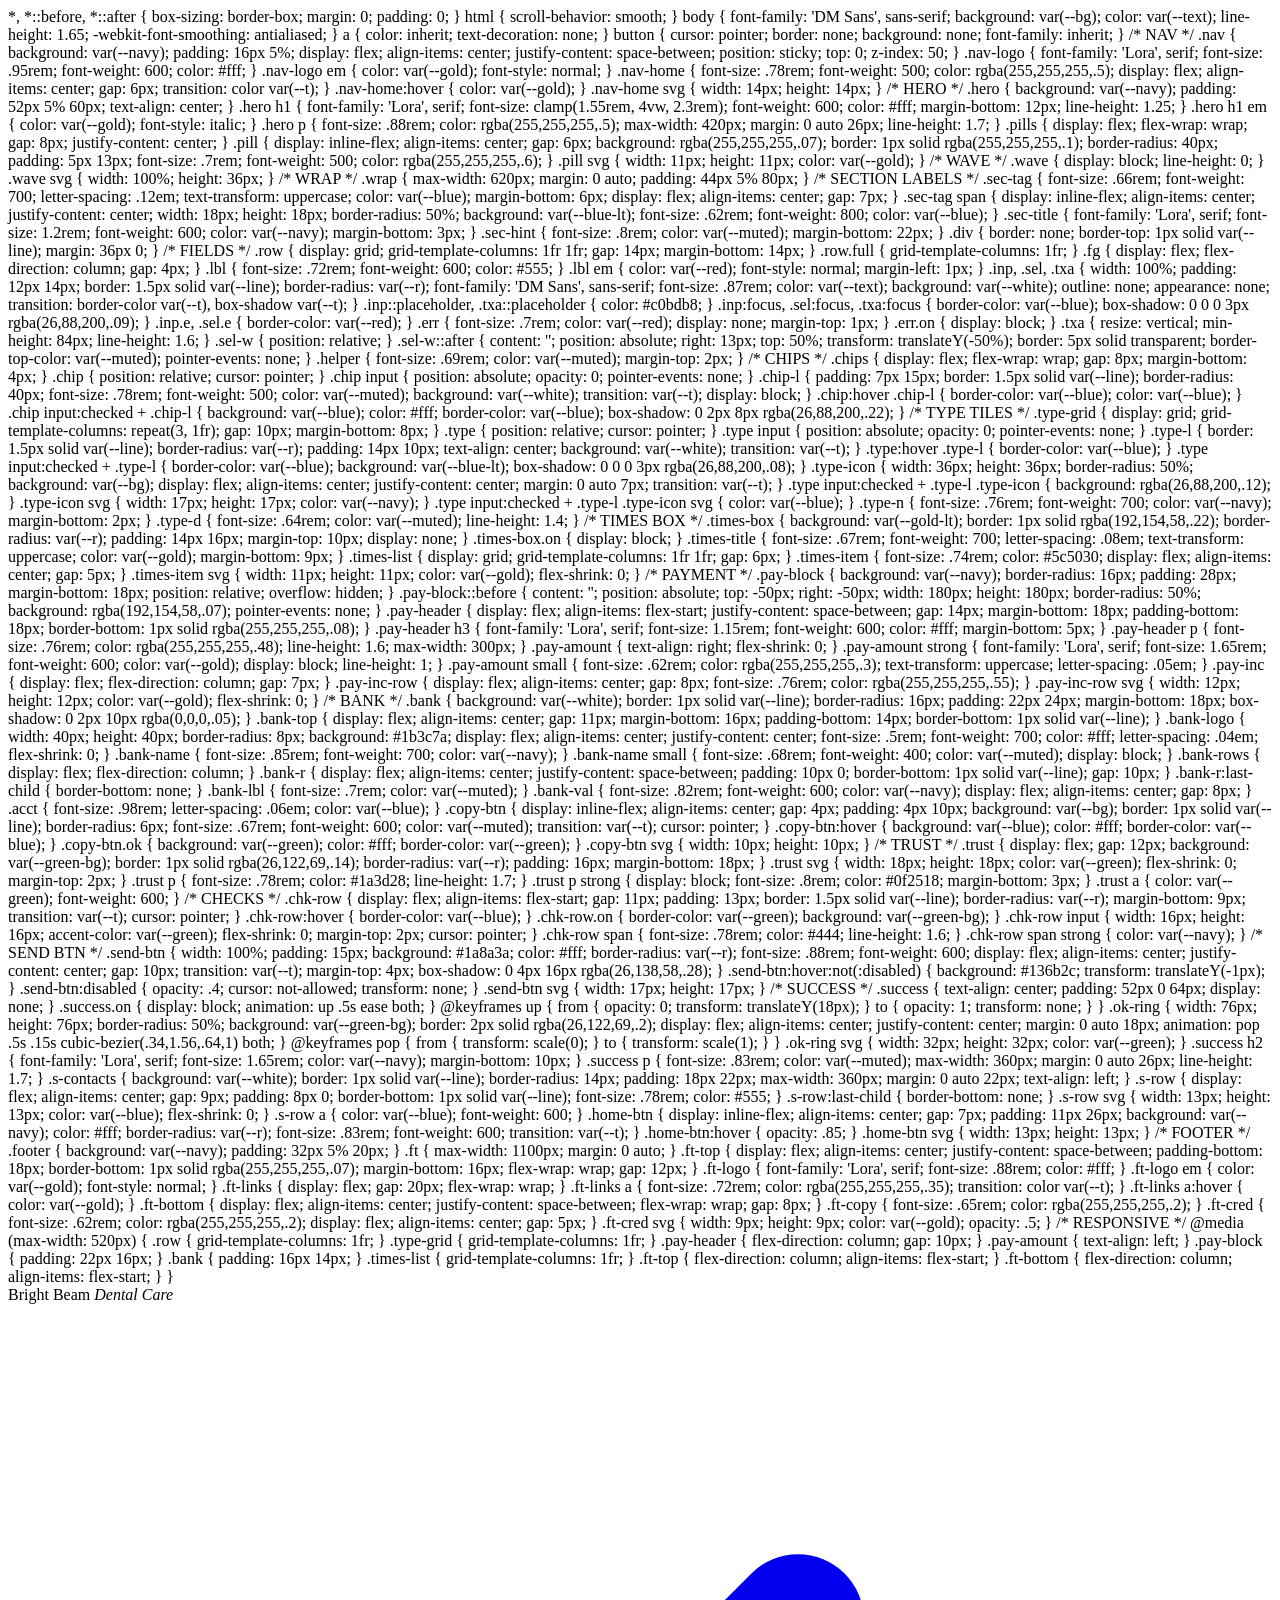
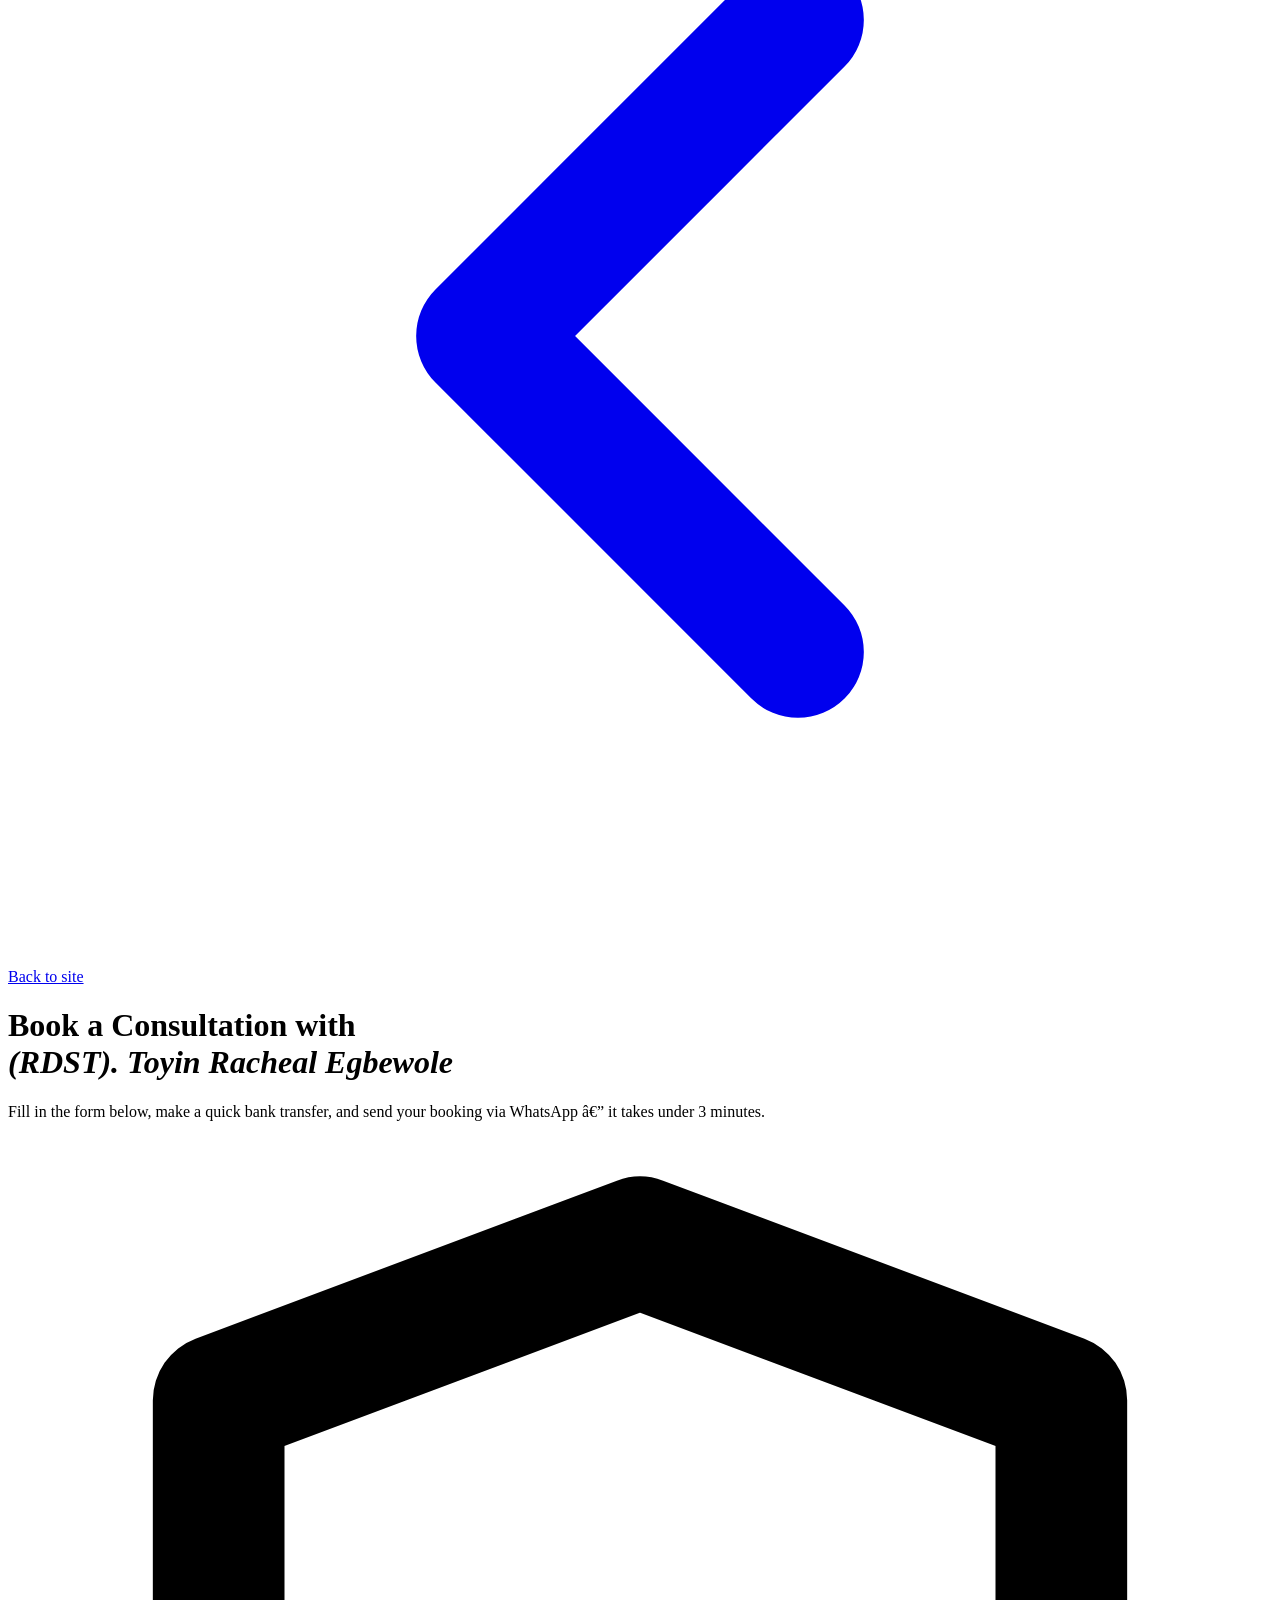
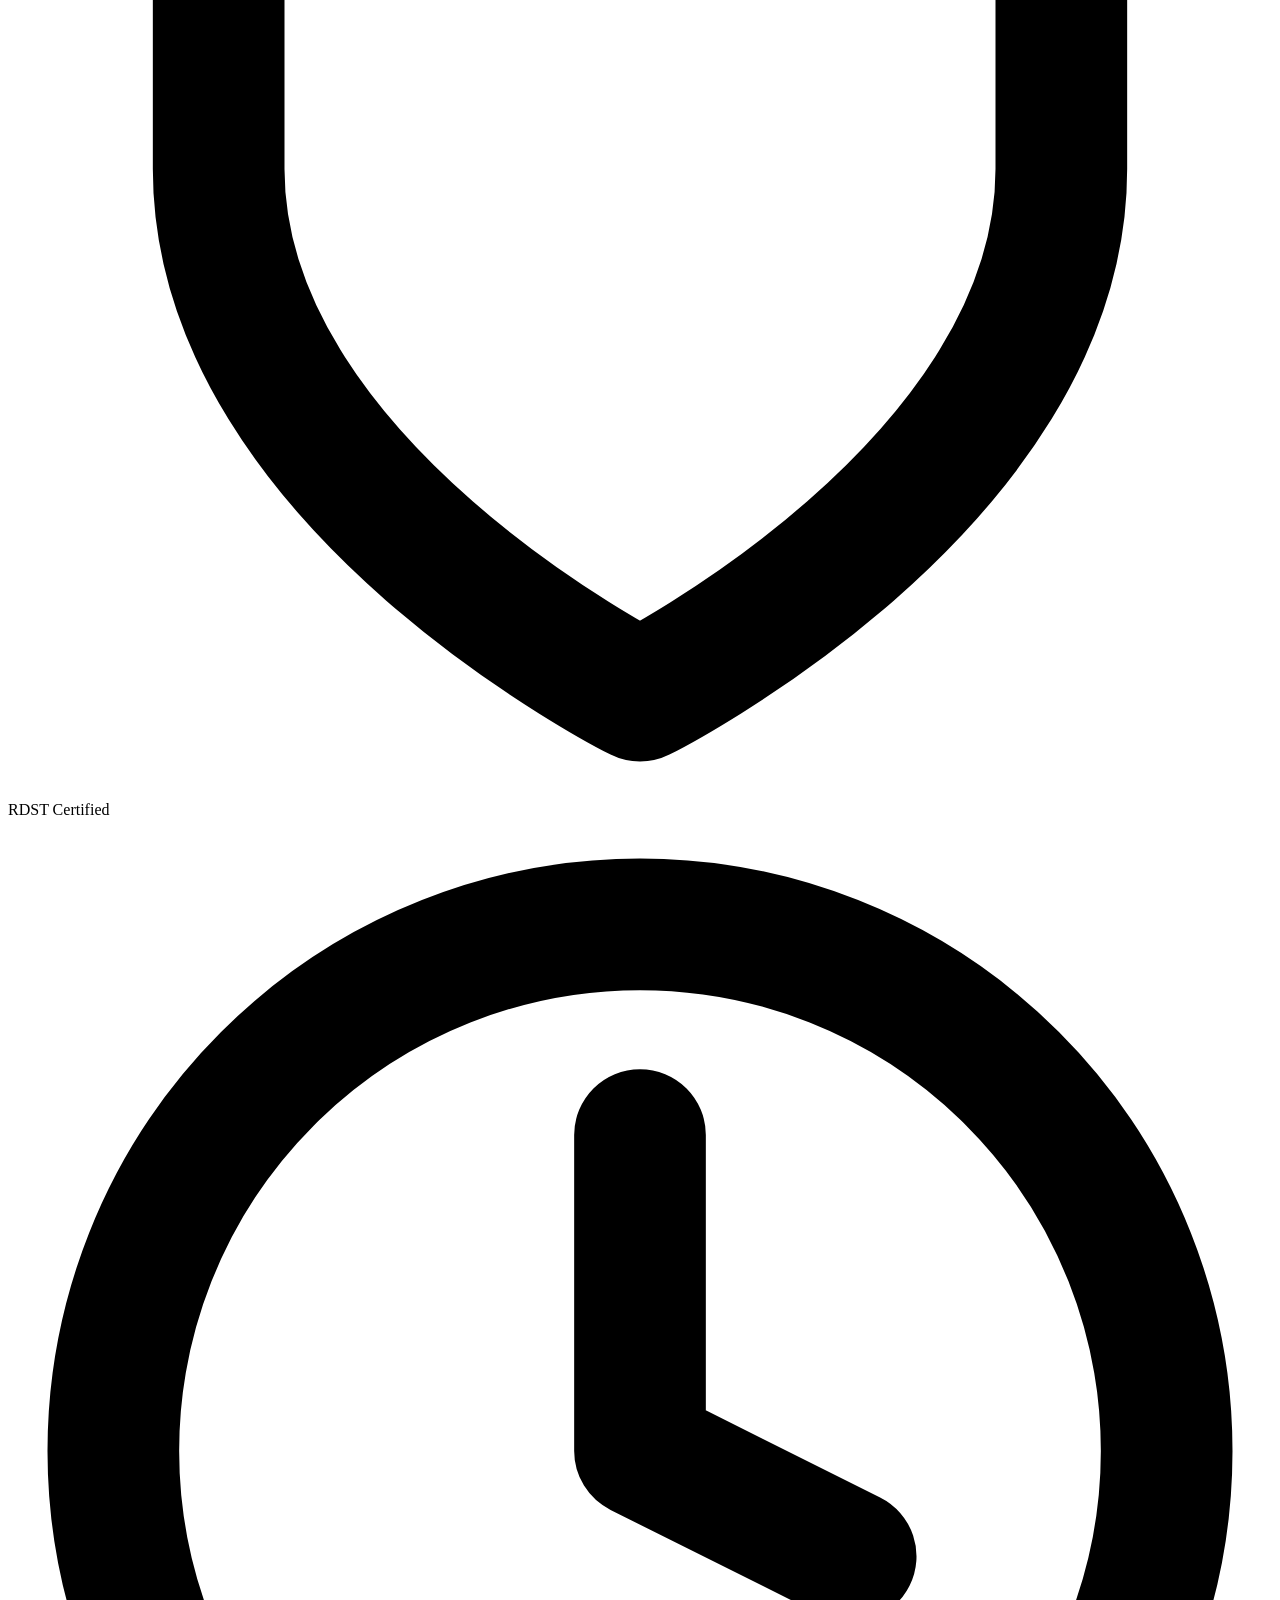
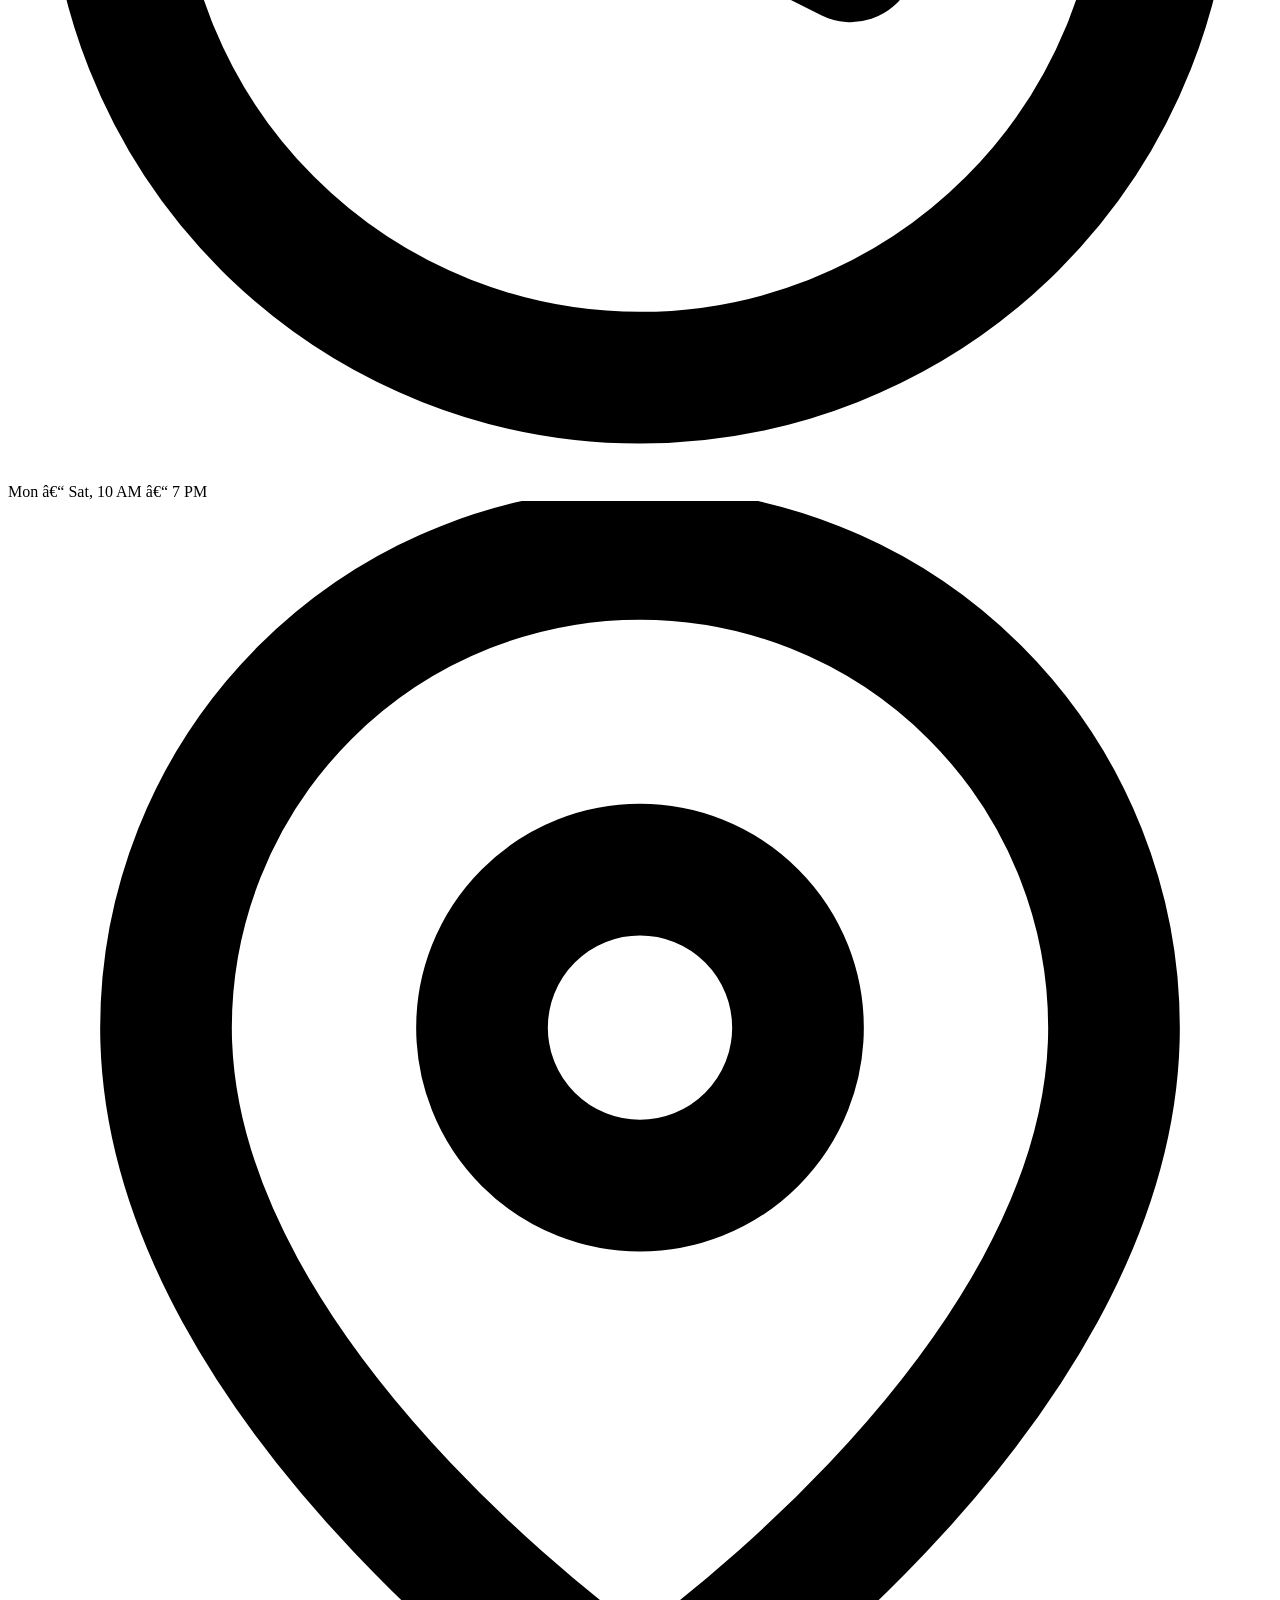
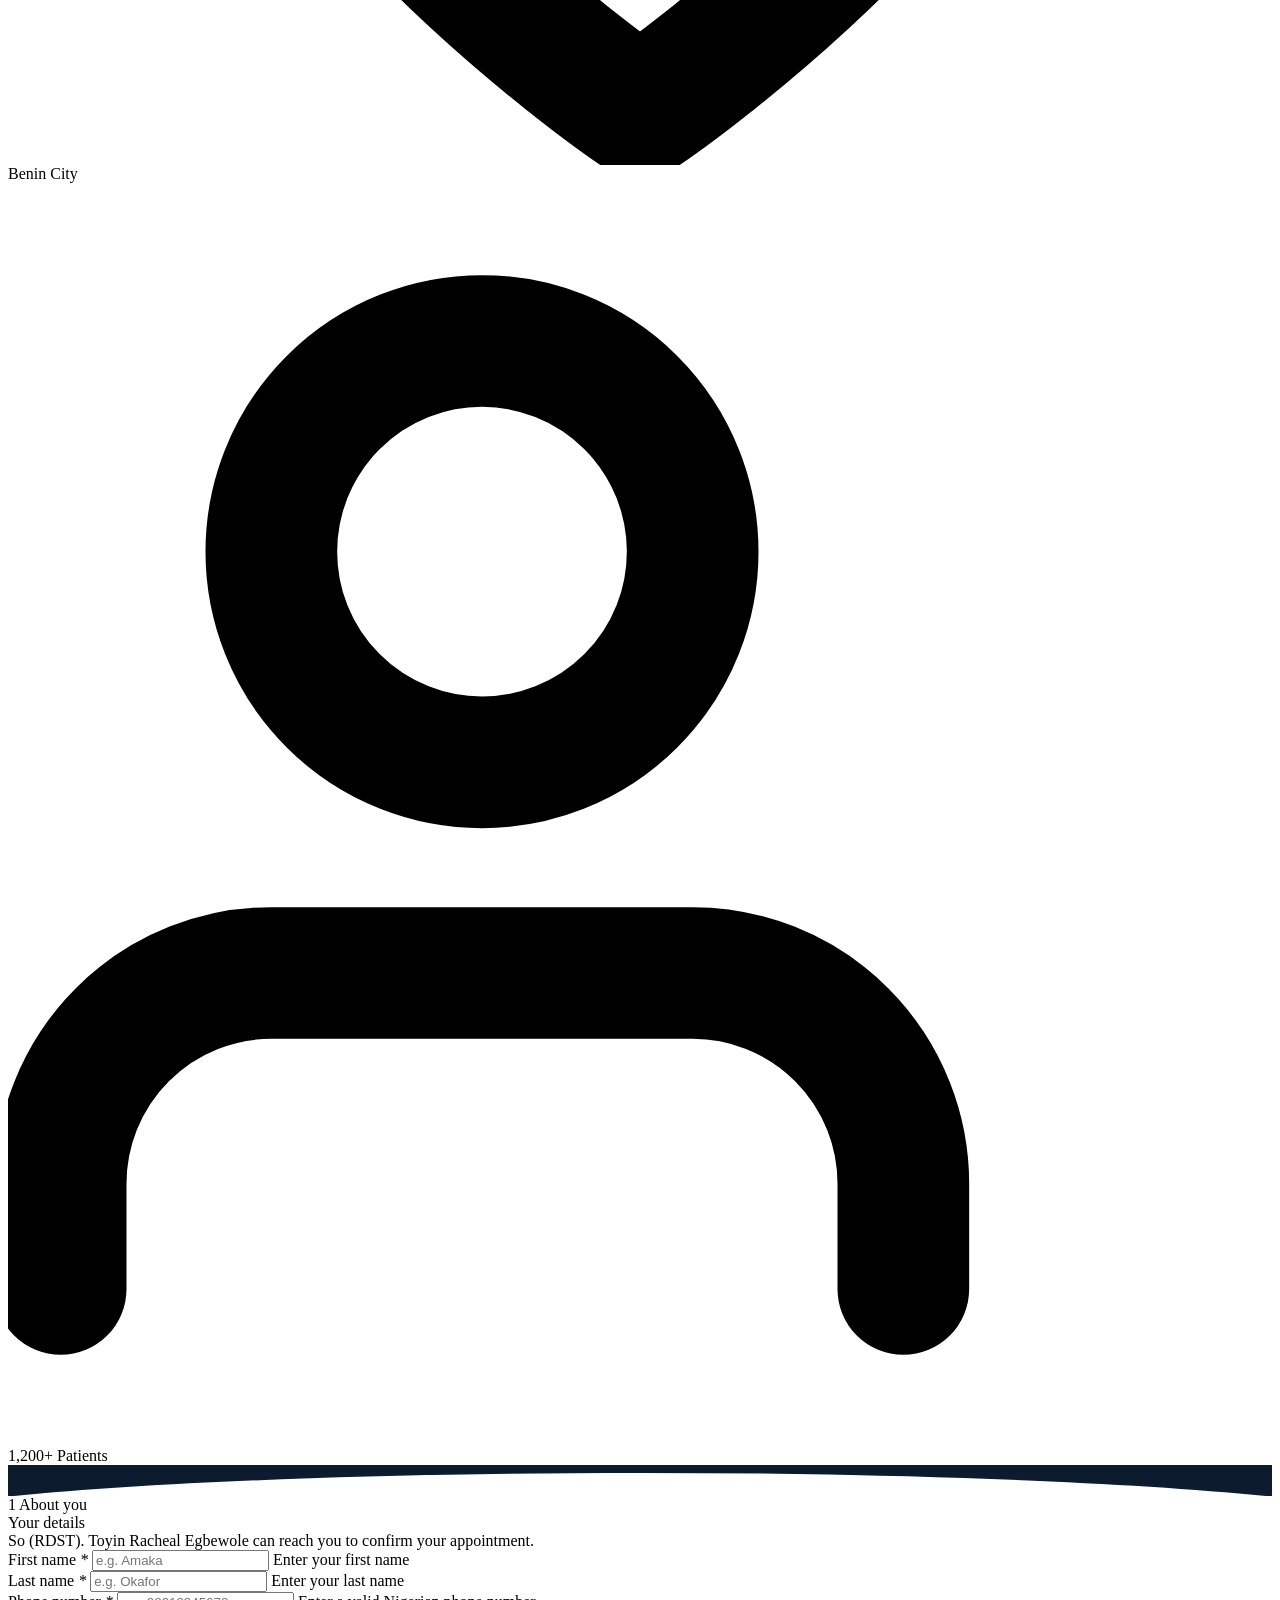
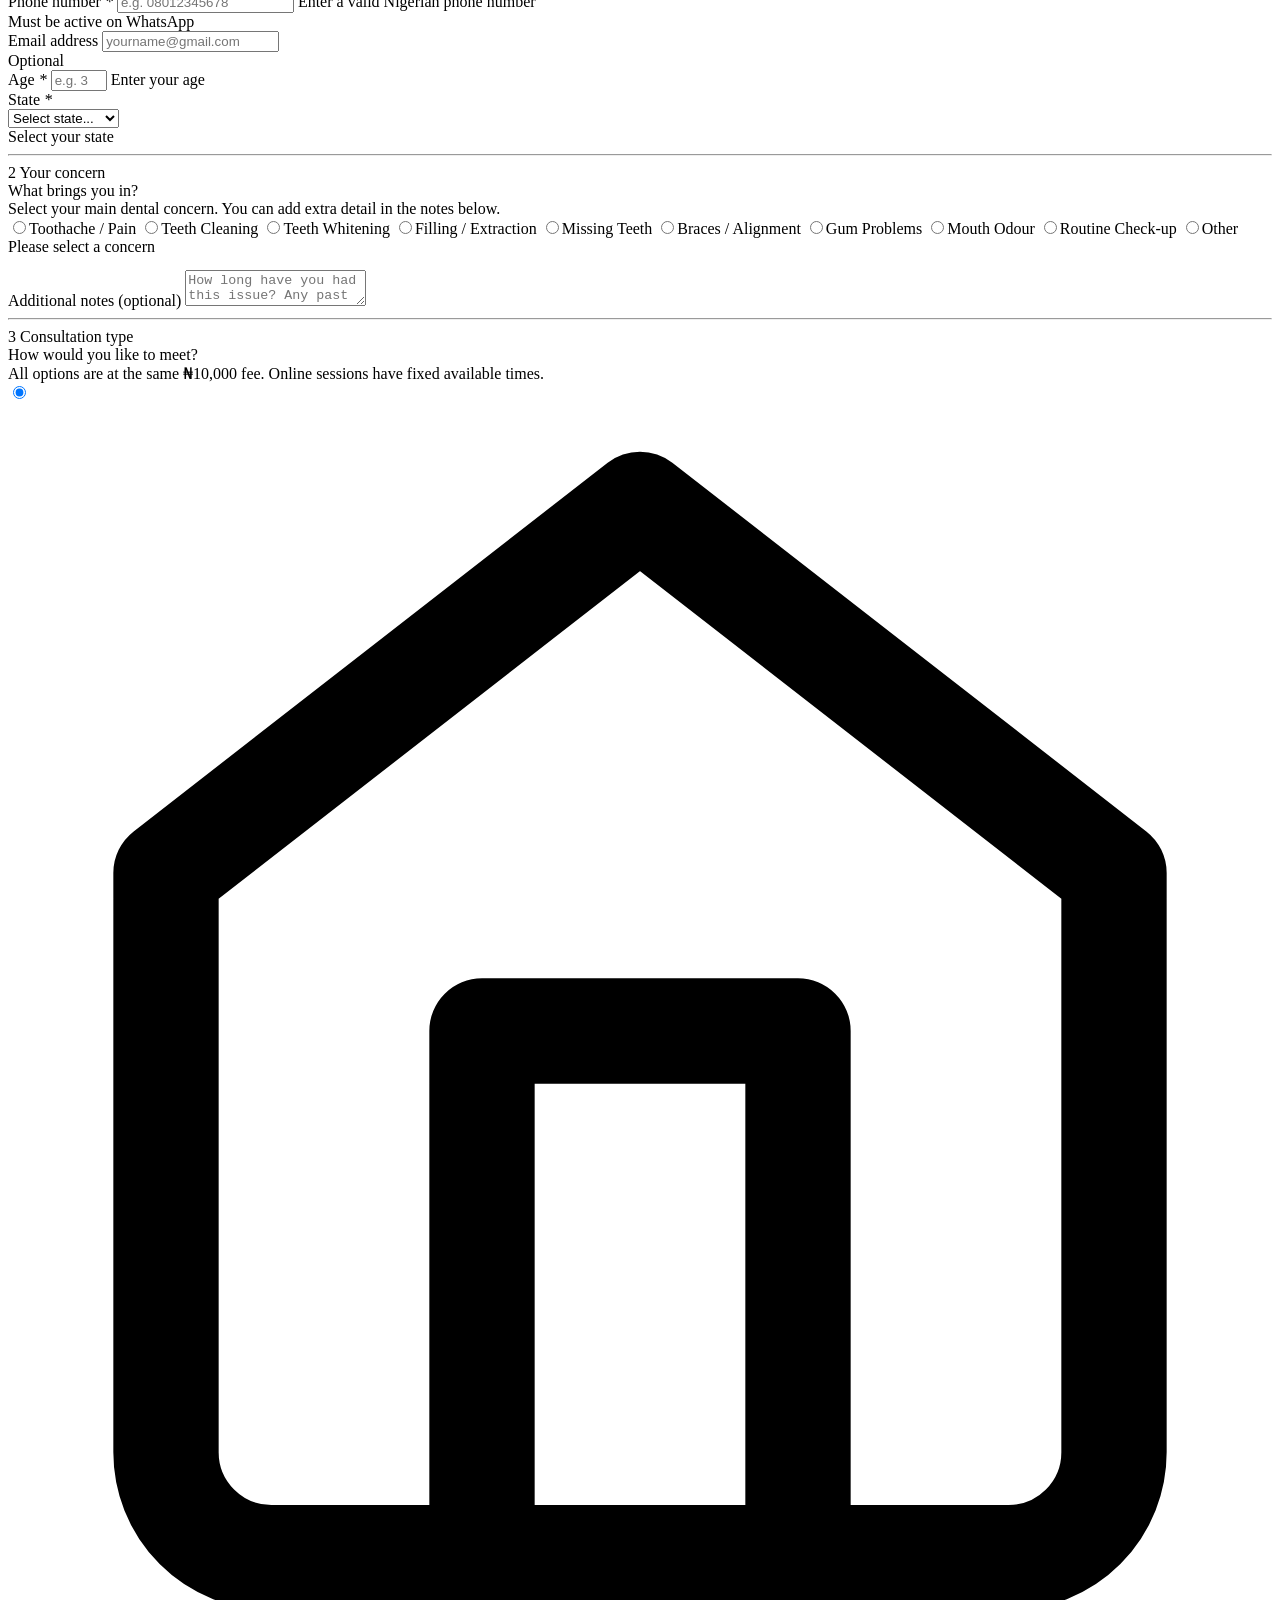
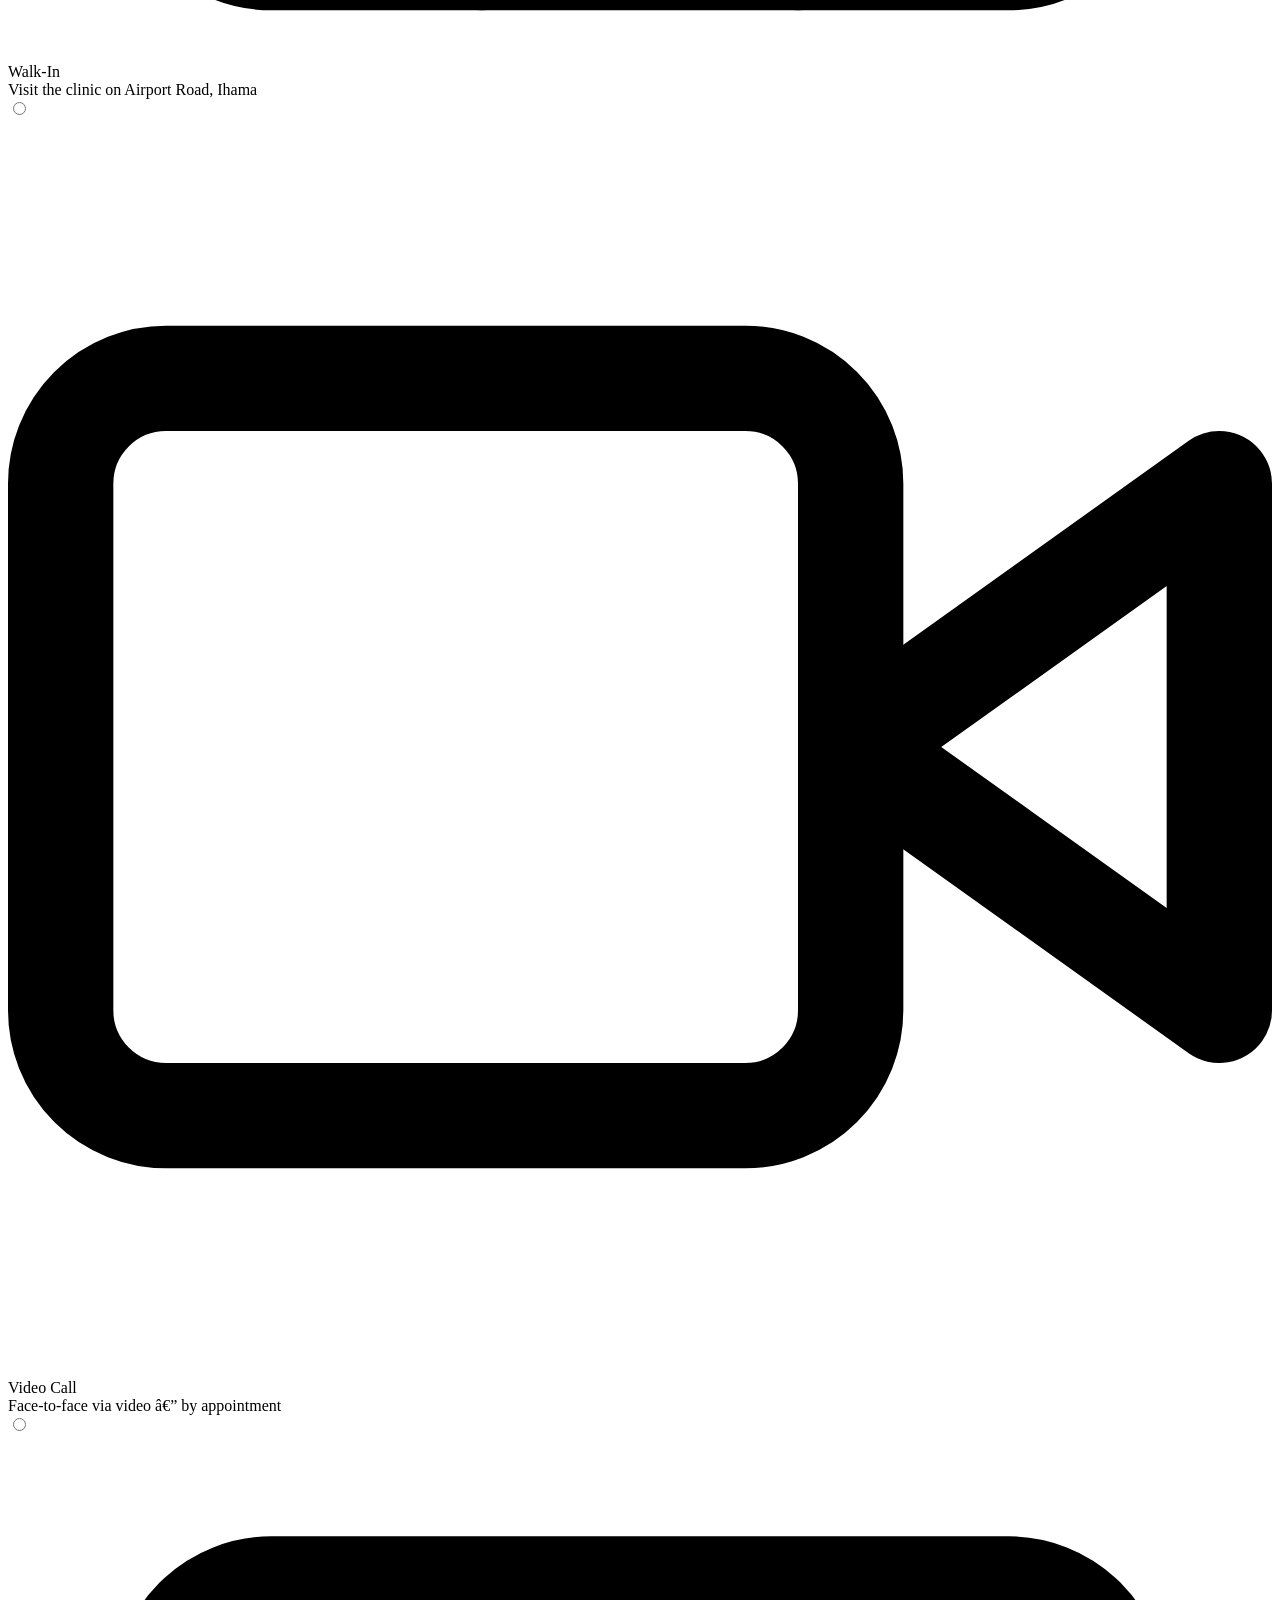
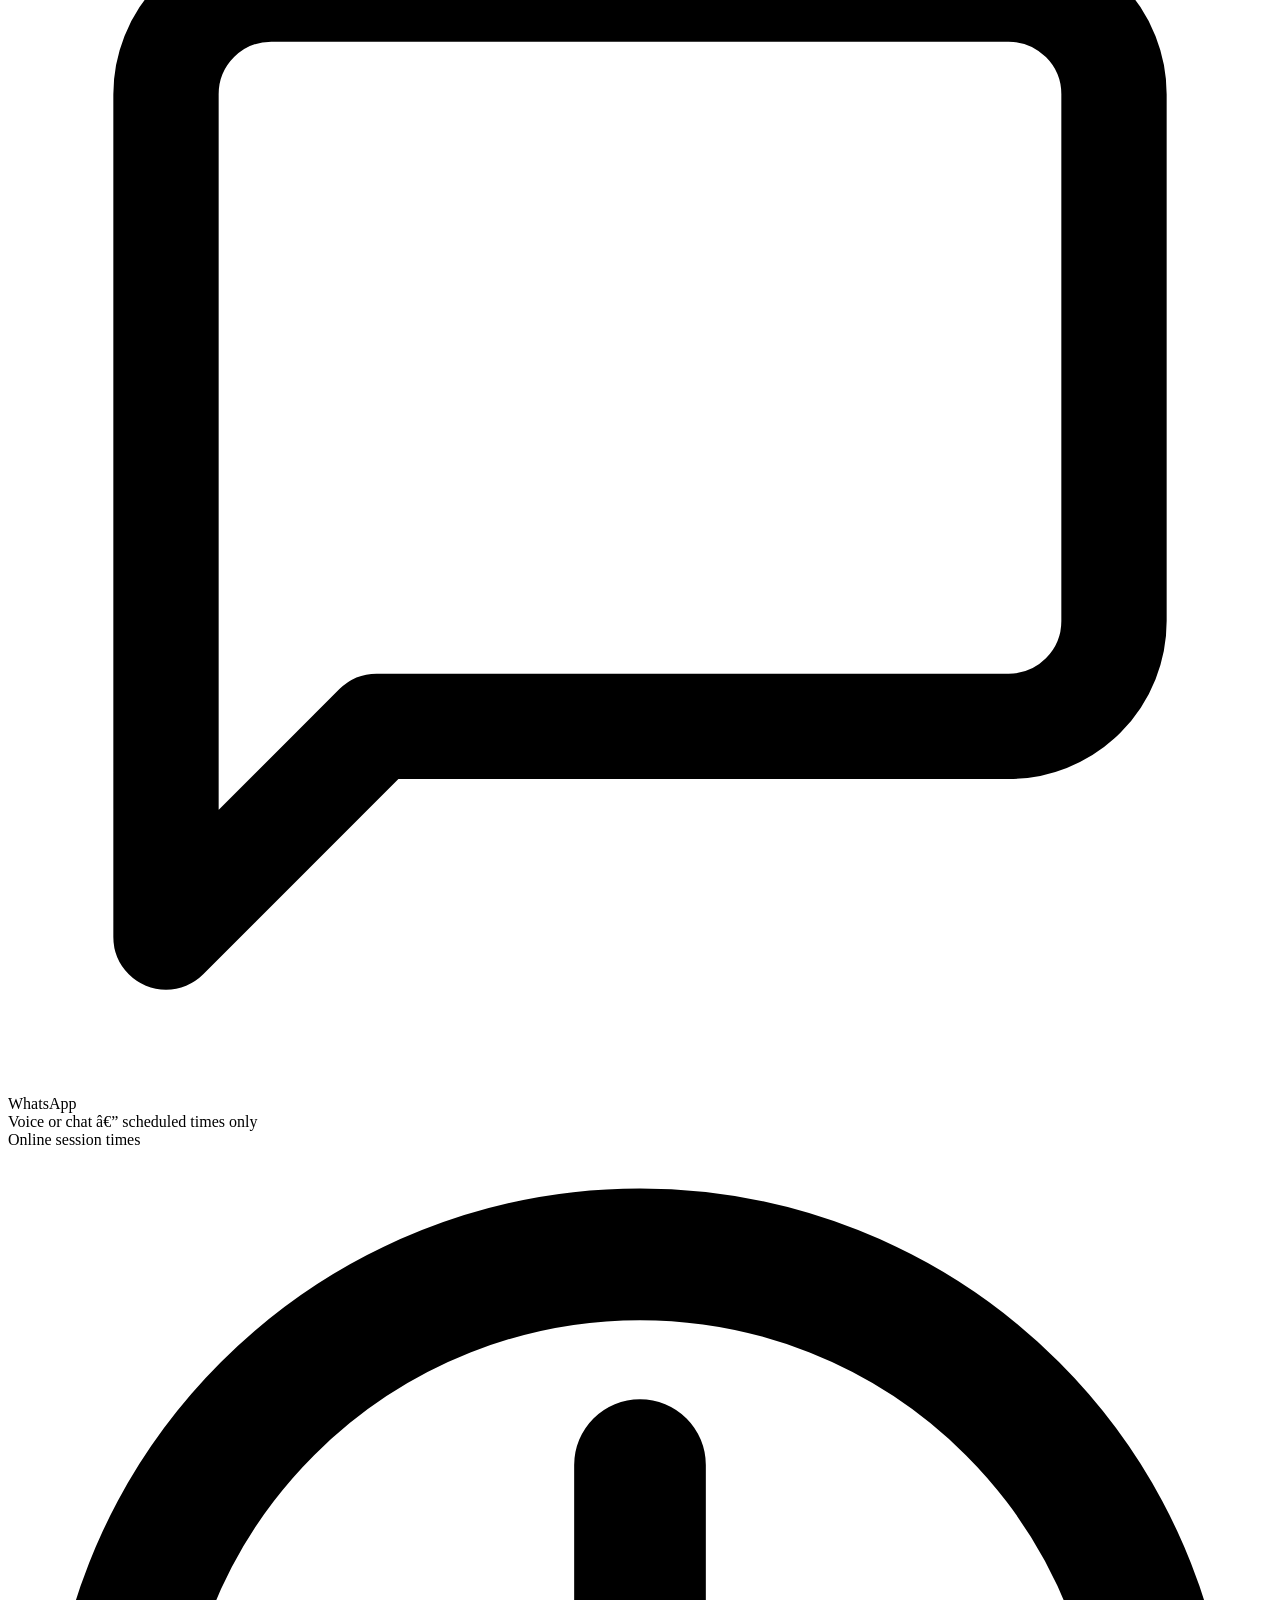
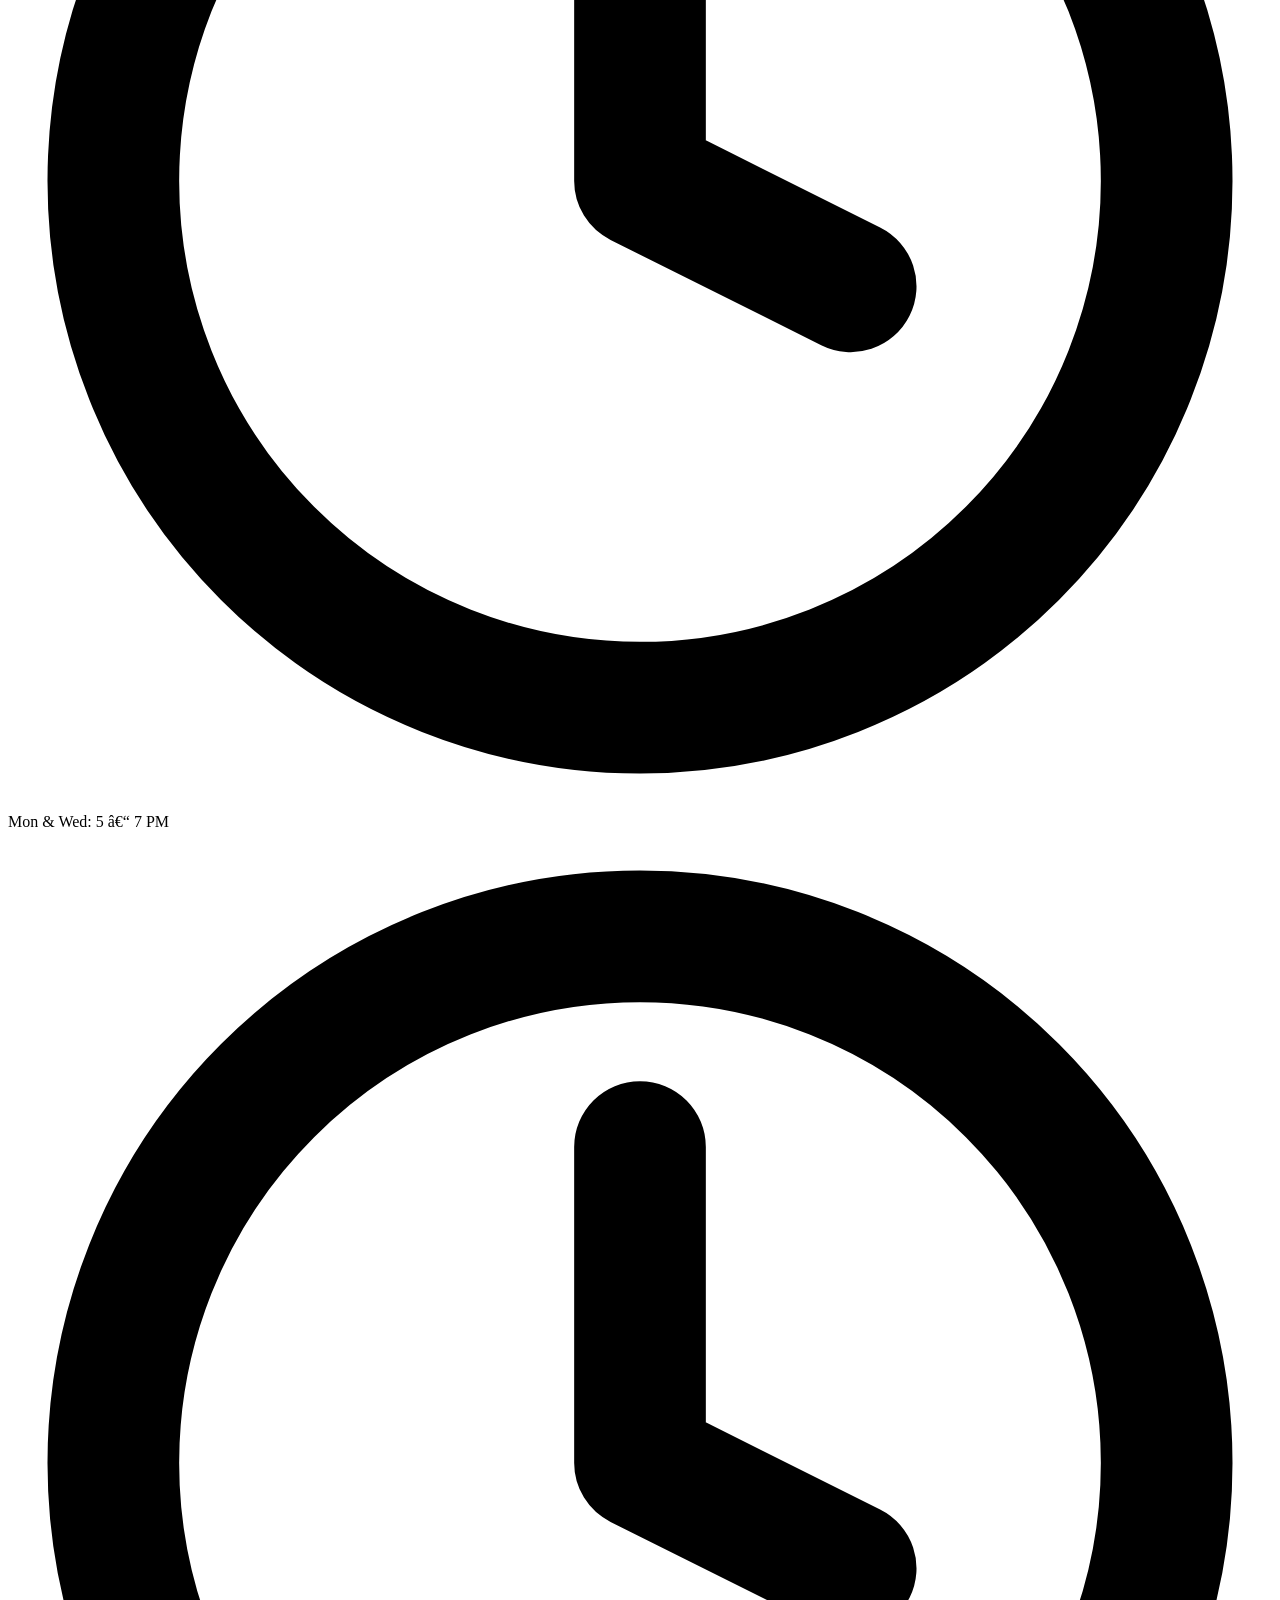
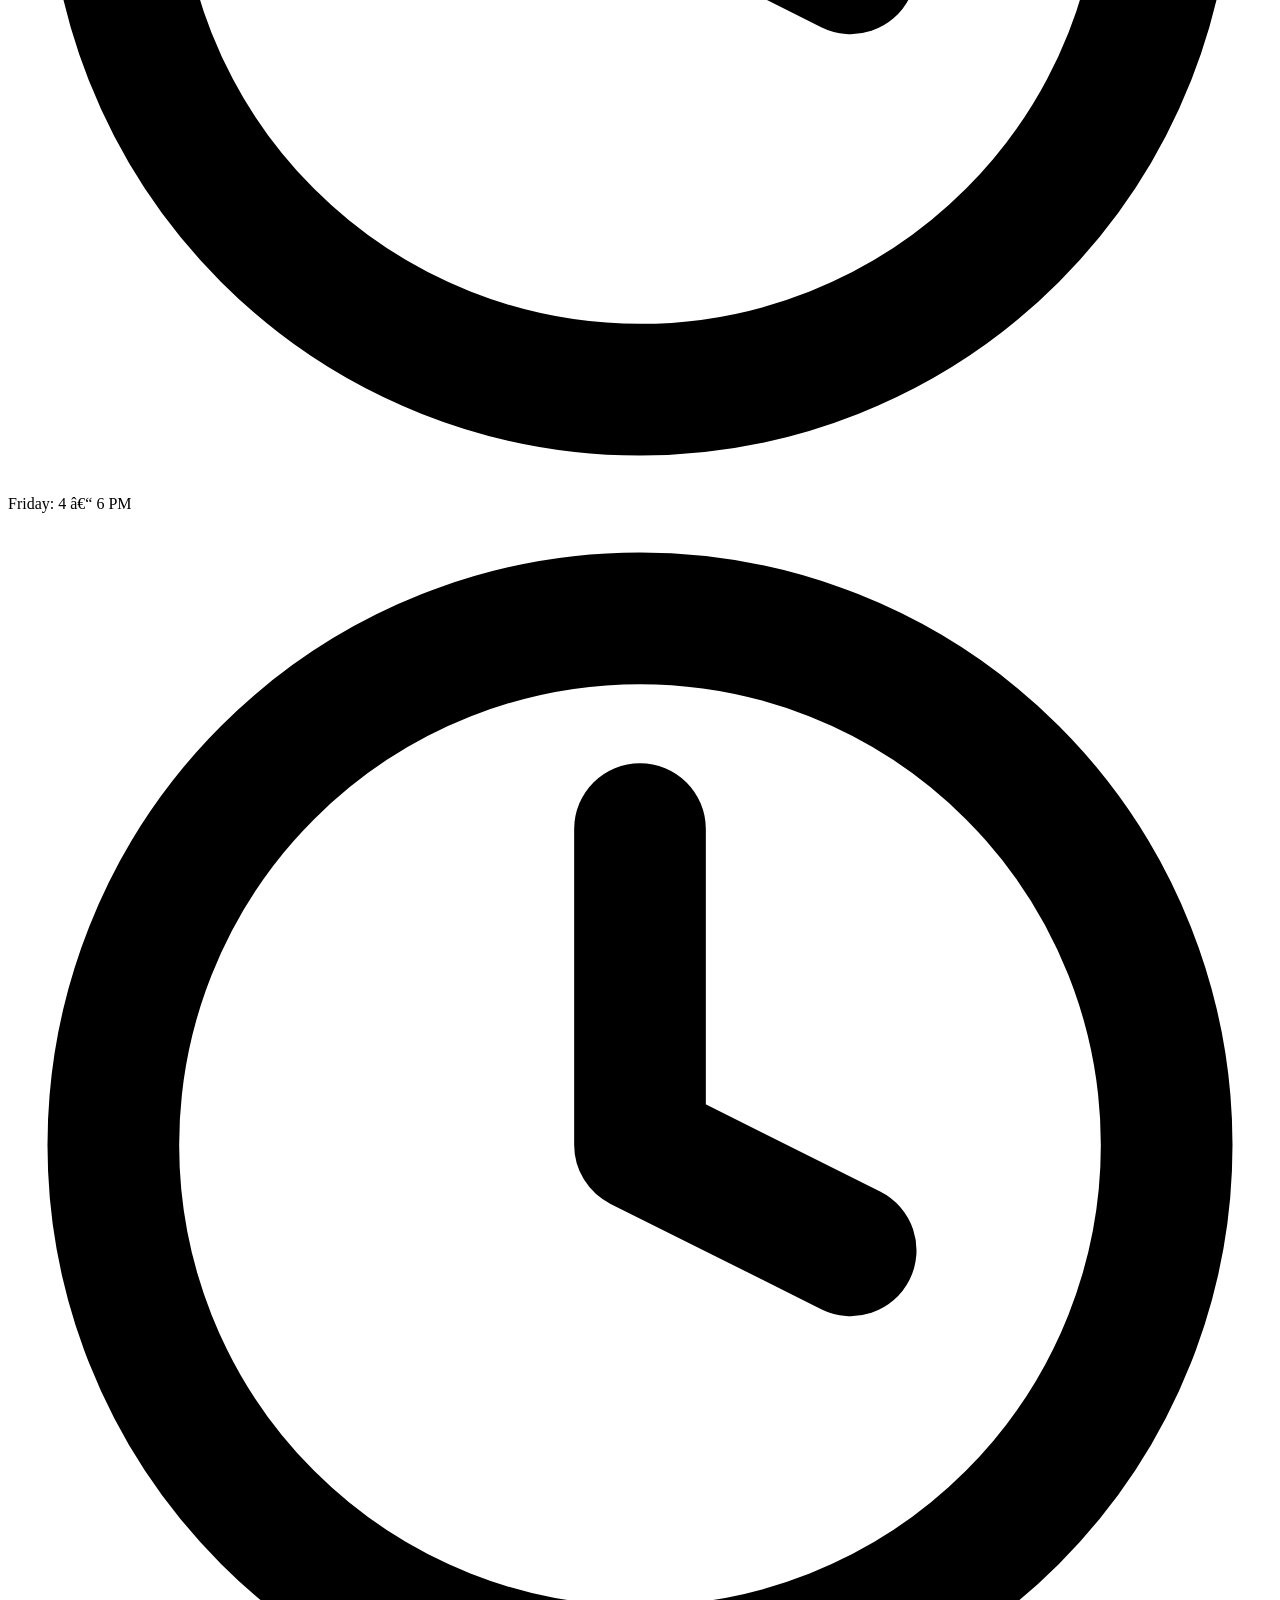
==== commit a89fd72d: "cc" ====
--- a/Consultation.html
+++ b/Consultation.html
@@ -1,4 +1,4 @@
-<!DOCTYPE html>
+<!-- <!DOCTYPE html>
 <html lang="en">
 <head>
   <meta charset="UTF-8"/>
@@ -23,7 +23,7 @@
       --red: #c0392b;
       --r: 12px;
       --t: .22s ease;
-    }
+    } -->
     *, *::before, *::after { box-sizing: border-box; margin: 0; padding: 0; }
     html { scroll-behavior: smooth; }
     body { font-family: 'DM Sans', sans-serif; background: var(--bg); color: var(--text); line-height: 1.65; -webkit-font-smoothing: antialiased; }
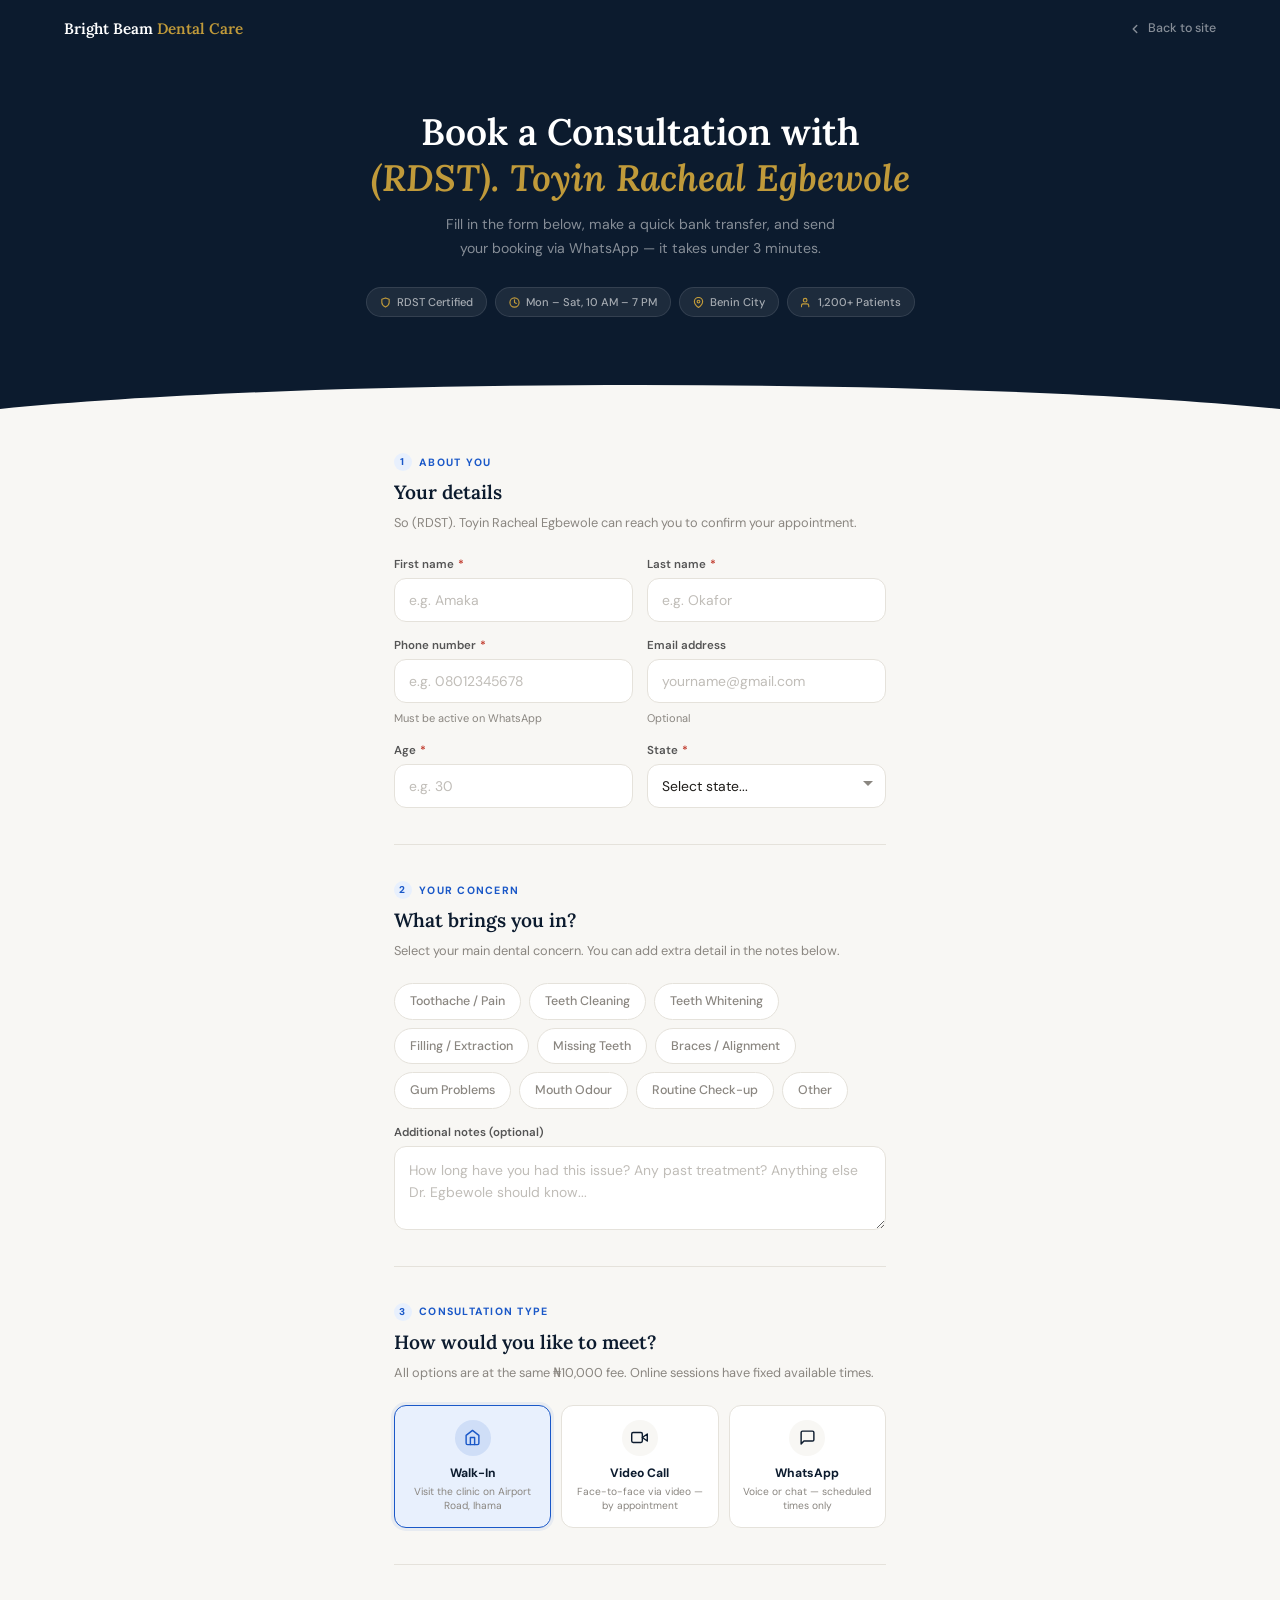
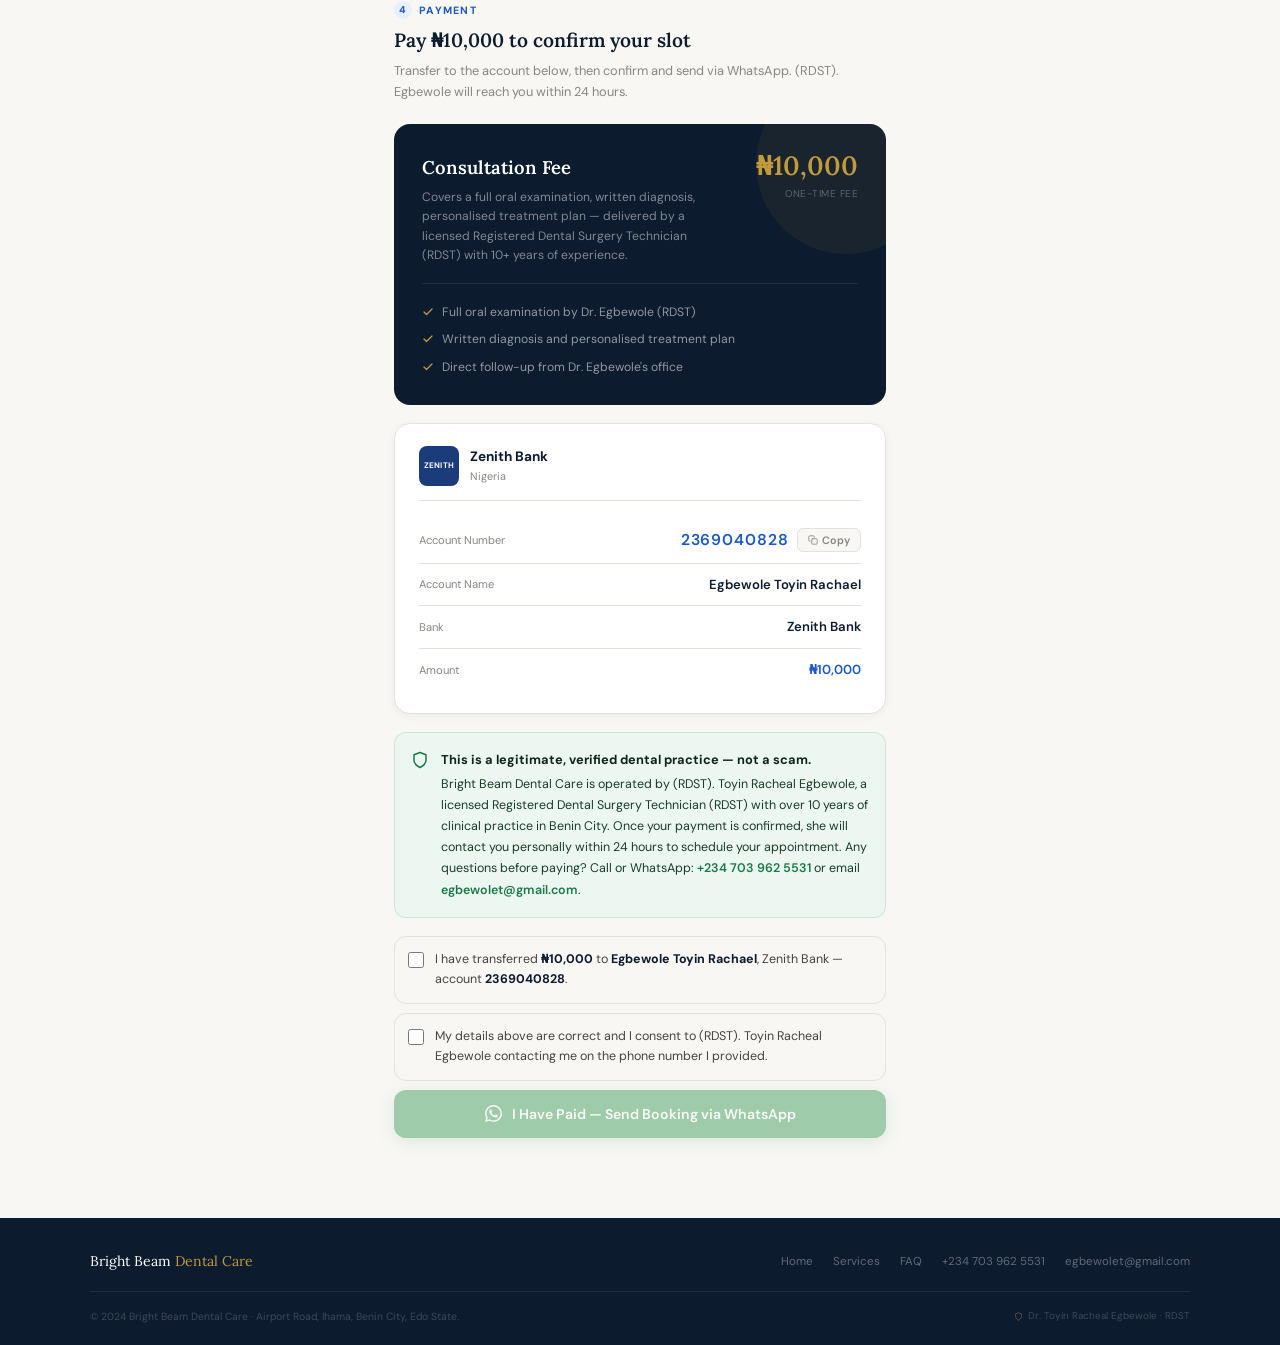
==== commit e080a1d0: "vv" ====
--- a/Consultation.html
+++ b/Consultation.html
@@ -1,4 +1,4 @@
-<!-- <!DOCTYPE html>
+ <!DOCTYPE html>
 <html lang="en">
 <head>
   <meta charset="UTF-8"/>
